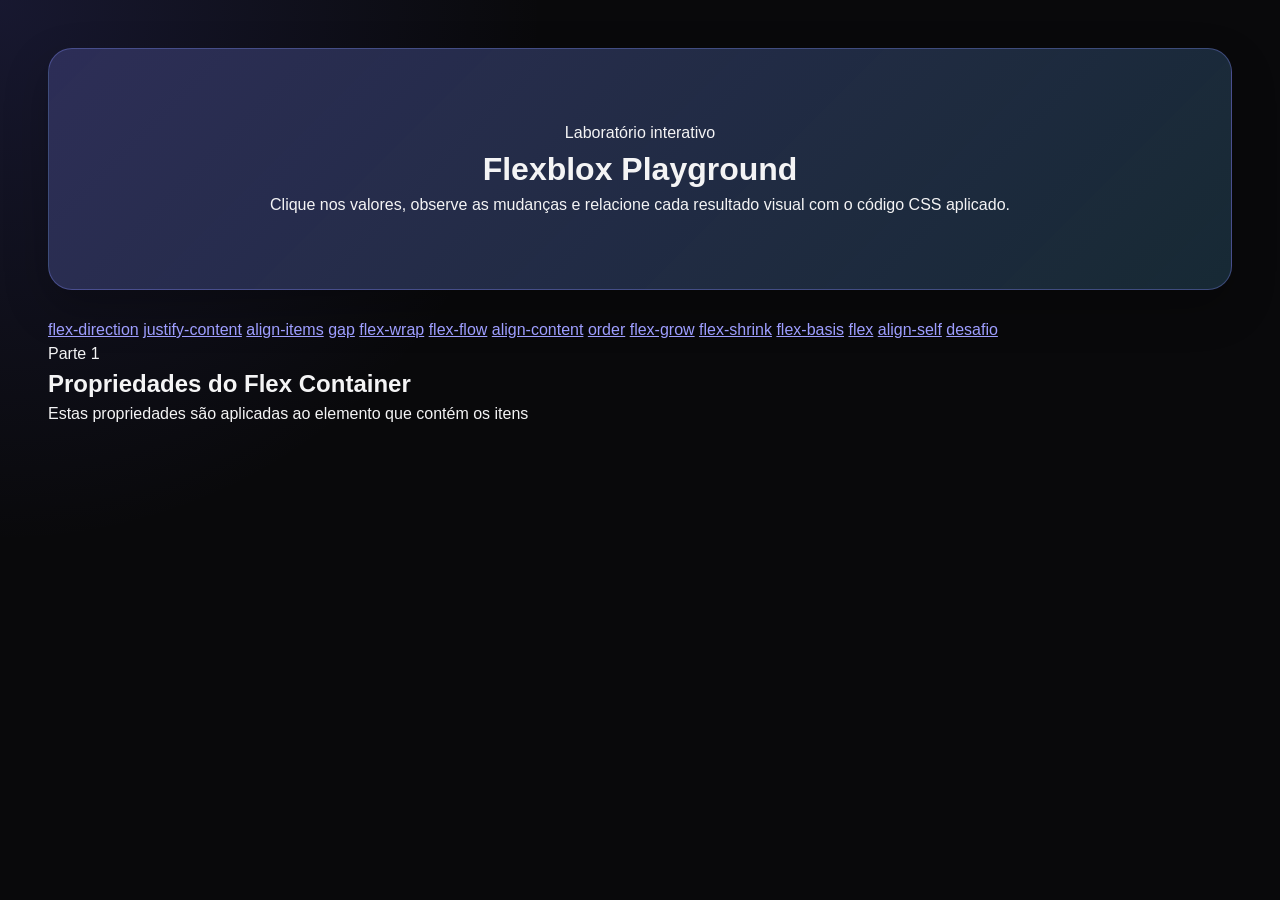
==== flexbox/index.html @ c4b32329 "v1.0.0 Created the project architecture, including:  - /js    - script.js - /style    - style.css in" ====
<!-- Define que o documento utiliza HTMLS. Deve ser a primeira declaração do arquivo. -->
<!DOCTYPE html>
<!-- A tag HTML envolve toda a página. lang="pt-br" informa o idioma para navegadores e leitores de tela. -->
<html lang="pt-BR">
<!-- O head guarda configurações e informações que não aparecem diretamente no conteúdo visual. -->
<head>
    <meta charset="UTF-8">
    <!-- Permite utilizar acentos, cedilha e outros caracteres especiais corretamente. -->
    <meta name="viewport" content="width=device-width, initial-scale=1.0">
    <!-- Faz o layout respeitar a largura real de celulares, tablets e computadores. -->
    <meta name="viewport" content="width=device-width, initial-scale=1.0">
    <!-- Descrição usada por mecanismos de busca e no compartilhamento do link. -->
    <meta name="description" content="Laboratório interativo para aprender e praticar as principais propriedades do CSS Flexblox">
    <!-- Texto exibido na aba do navegador. -->
    <title>Laboratório Flexbox</title>
    <!-- Conecta o HTML ao arquivo CSS responsável pela aparência da página. -->
    <link rel="stylesheet" href="style/style.css">
</head>
<!-- O body contém o conteúdo visível da página. -->
<body>
    <!-- ===================================================
         CABEÇALHO PRINCIPAL
         Apresenta o nome e a proposta do laboratório.
    =================================================== -->
<header class="page-header">
    <!-- Pequeno rótulo visual acima do título principal. -->
    <span class="page-label">Laboratório interativo</span>
    <!--h1 é o título principal e deve representar o assunto da página. -->
    <h1>Flexblox Playground</h1>
    <p>
        Clique nos valores, observe as mudanças e relacione cada resultado visual com o código CSS aplicado.
    </p>
 </header>
    <!-- ===================================================
         NAVEGAÇÃO INTERNA
         Cada link aponta para o id de uma seção da página.
         arial-label descreve o menu para tecnologias assistivas.
    =================================================== -->
 <nav>
    <a href="#flex-direction">flex-direction</a>
    <a href="#justify-content">justify-content</a>
    <a href="#align-items">align-items</a>
    <a href="#gap">gap</a>
    <a href="#flex-wrap">flex-wrap</a>
    <a href="#flex-flow">flex-flow</a>
    <a href="#align-content">align-content</a>
    <a href="#order">order</a>
    <a href="#flex-grow">flex-grow</a>
    <a href="#flex-shrink">flex-shrink</a>
    <a href="#flex-basis">flex-basis</a>
    <a href="#flex">flex</a>
    <a href="#align-self">align-self</a>
    <a href="#desafio">desafio</a>
 </nav>

 <!-- O main reúne o conteúdo principal do laboratório -->
  <main>
    <!-- ===================================================
         PARTE 1 - PROPRIEDADES DO FLEX CONTAINER
         São aplicadas ao elemento pai, responsável por organizar os itens.
    =================================================== -->
    <header class="group-header">
        <span>Parte 1</span>
        <h2>Propriedades do Flex Container</h2>
        <p>Estas propriedades são aplicadas ao elemento que contém os itens</p>

    </header>
  </main>

</body>
</html>
---- flexbox/style/style.css ----
/* ===========================================
   Configurações gerais
=========================================== */

:root {
    color-scheme: dark;
    --background: #09090b;
    --surface: #18181b;
    --surface-soft: #27272a;
    --surface-highlight: #3f3f46;
    --border: #52525b;
    --text: #f4f4f5;
    --text-muted: #d4d4d8;
    --primary: #6366f1;
    --primary-hover: #818cf8;
    --accent: #38bdf8;
    --success: #22c55e;
    --warning: #f59e0b;
    --danger: #ef4444;
    --item: #0ea5e9;
    --item-selected: #f97316;
    --radius-small: 8px;
    --radius-medium: 12px;
    --radius-large: 18px;
    --shadow: 0 18px 45px rgba(0, 0, 0, 0.24);
}

* {
    margin: 0;
    padding: 0;
    box-sizing: border-box;
}

html {
    scroll-behavior: smooth;
    scroll-padding-top: 100px;
}

body {
    min-height: 100vh;
    padding: clamp(16px, 4vw, 48px);
    color: var(--text);
    background:
        radial-gradient(circle at top left, 
        rgba(99, 102, 241, 0.16),
        transparent 34rem), 
        var(--background);
    font-family: Inter, Arial, Helvetica, sans-serif;
    line-height: 1.5;
}

button,
select {
    font: inherit;
}

button,
a,
select {
    -webkit-tap-highlight-color: transparent;
}

button:focus-visible,
a:focus-visible,
select:focus-visible {
    outline: 3px solid #facc15;
    outline-offset:  3px;
}

/* ===========================================
   Cabeçalho e navegação
=========================================== */

.page-header {
    max-width: 1200px;
    margin: 0 auto 28px;
    padding: clamp(28px, 6vw, 72px);
    text-align: center;
    background: 
        linear-gradient(
            135deg, rgba(99, 102, 241, 0.28),
            rgba(14, 165, 233, 0.12)
        ),
        var(--surface);
        border: 1px solid rgba(129, 140, 248, 0.35);
        border-radius: 24px;
        box-shadow: var(--shadow);
}
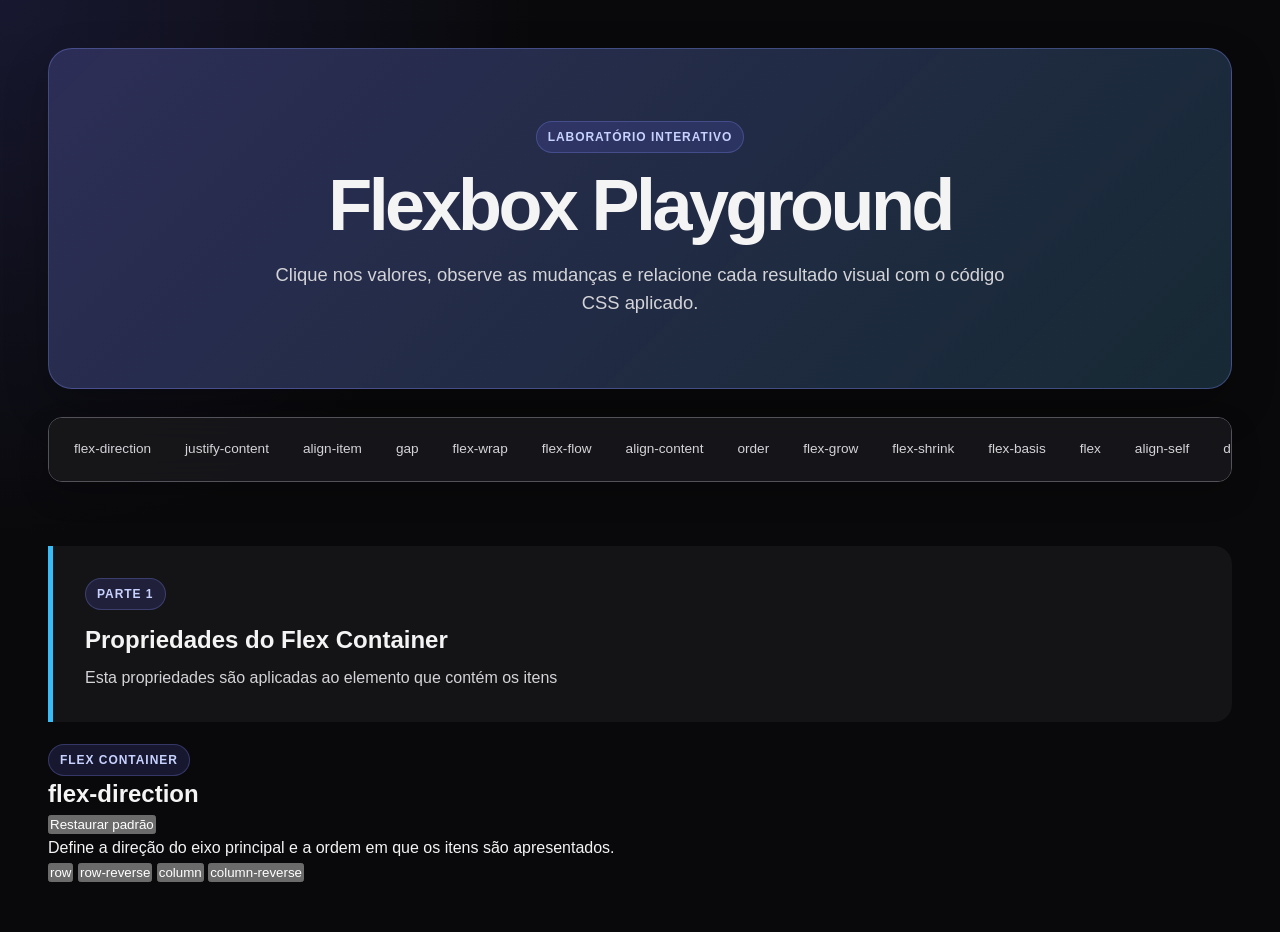
==== commit 42bff0ba: "v1.0.1 Updates to index.html:  1. Fixed bugs in the navigation menu. 2. Added styling to the `group-" ====
--- a/flexbox/index.html
+++ b/flexbox/index.html
@@ -1,71 +1,105 @@
-<!-- Define que o documento utiliza HTMLS. Deve ser a primeira declaração do arquivo. -->
+<!-- Define que o documento utiliza HTML5. Deve ser a primeira declaração do arquivo -->
 <!DOCTYPE html>
-<!-- A tag HTML envolve toda a página. lang="pt-br" informa o idioma para navegadores e leitores de tela. -->
+<!-- A tag html envolve toda a página. lang="pt-BR" informa o idioma para navegadores e leitores de tela. -->
 <html lang="pt-BR">
-<!-- O head guarda configurações e informações que não aparecem diretamente no conteúdo visual. -->
+     <!-- O head guarda configurações e informações que não aparecem diretamente no conteúdo visual. -->
 <head>
+    <!-- Permite utilizar acentos, cedilha e outros caracteres especiais corretamente. -->
     <meta charset="UTF-8">
-    <!-- Permite utilizar acentos, cedilha e outros caracteres especiais corretamente. -->
+     <!-- Faz o layout respeitar a largura real de celulares, tablets e computadores. -->
     <meta name="viewport" content="width=device-width, initial-scale=1.0">
-    <!-- Faz o layout respeitar a largura real de celulares, tablets e computadores. -->
-    <meta name="viewport" content="width=device-width, initial-scale=1.0">
-    <!-- Descrição usada por mecanismos de busca e no compartilhamento do link. -->
-    <meta name="description" content="Laboratório interativo para aprender e praticar as principais propriedades do CSS Flexblox">
-    <!-- Texto exibido na aba do navegador. -->
-    <title>Laboratório Flexbox</title>
-    <!-- Conecta o HTML ao arquivo CSS responsável pela aparência da página. -->
+    <!-- Descrição usada por mecanismos de busca e no compartilhamento do link -->
+    <meta name="description" content="Laboratório interativo para aprender a praticar as principais propriedades do css flexbox">
+    <!-- Texto exibido na aba do navegador-->
+    <title>Laboratorio Flexbox</title>
+    <!-- Conecta o HTML ao rquivo CSS responsável pela aparência da página -->
     <link rel="stylesheet" href="style/style.css">
 </head>
-<!-- O body contém o conteúdo visível da página. -->
+ 
+<!-- O body contém todo o conteúdo visível da página. -->
 <body>
-    <!-- ===================================================
+ 
+        <!-- ===================================================
          CABEÇALHO PRINCIPAL
          Apresenta o nome e a proposta do laboratório.
     =================================================== -->
-<header class="page-header">
-    <!-- Pequeno rótulo visual acima do título principal. -->
-    <span class="page-label">Laboratório interativo</span>
-    <!--h1 é o título principal e deve representar o assunto da página. -->
-    <h1>Flexblox Playground</h1>
-    <p>
-        Clique nos valores, observe as mudanças e relacione cada resultado visual com o código CSS aplicado.
-    </p>
- </header>
+ 
+    <header class="page-header">
+    <!-- Pequeno rótulo visual acima do título principal -->
+     <span class="page-label">Laboratório interativo</span>
+     <!-- h1 é o título principal e deve representar o assunto da página-->
+        <h1>Flexbox Playground</h1>
+        <p>
+            Clique nos valores, observe as mudanças e relacione cada resultado visual com o código CSS aplicado.
+        </p>
+    </header>
     <!-- ===================================================
          NAVEGAÇÃO INTERNA
          Cada link aponta para o id de uma seção da página.
-         arial-label descreve o menu para tecnologias assistivas.
+         aria-label descreve o menu para tecnologias assistivas
     =================================================== -->
- <nav>
-    <a href="#flex-direction">flex-direction</a>
-    <a href="#justify-content">justify-content</a>
-    <a href="#align-items">align-items</a>
-    <a href="#gap">gap</a>
-    <a href="#flex-wrap">flex-wrap</a>
-    <a href="#flex-flow">flex-flow</a>
-    <a href="#align-content">align-content</a>
-    <a href="#order">order</a>
-    <a href="#flex-grow">flex-grow</a>
-    <a href="#flex-shrink">flex-shrink</a>
-    <a href="#flex-basis">flex-basis</a>
-    <a href="#flex">flex</a>
-    <a href="#align-self">align-self</a>
-    <a href="#desafio">desafio</a>
- </nav>
-
- <!-- O main reúne o conteúdo principal do laboratório -->
-  <main>
+   
+ 
+    <nav class="property-navigation" aria-label="Navegação das propriedades do Flebox">
+        <a href="#flex-direction">flex-direction</a>
+        <a href="#justify-content">justify-content</a>
+        <a href="#align-item">align-item</a>
+        <a href="#gap">gap</a>
+        <a href="#flex-wrap">flex-wrap</a>
+        <a href="#flex-flow">flex-flow</a>
+        <a href="#align-content">align-content</a>
+        <a href="#order">order</a>
+        <a href="#flex-grow">flex-grow</a>
+        <a href="#flex-shrink">flex-shrink</a>
+        <a href="#flex-basis">flex-basis</a>
+        <a href="#flex">flex</a>
+        <a href="#align-self">align-self</a>
+        <a href="#desafio">desafio</a>
+    </nav>
+ 
+    <!-- O main reúne o conteúdo principal do laboratório -->
+<main>
     <!-- ===================================================
-         PARTE 1 - PROPRIEDADES DO FLEX CONTAINER
+         PARTE 1 — PROPRIEDADES DO FLEX CONTAINER
          São aplicadas ao elemento pai, responsável por organizar os itens.
     =================================================== -->
+ 
     <header class="group-header">
         <span>Parte 1</span>
         <h2>Propriedades do Flex Container</h2>
-        <p>Estas propriedades são aplicadas ao elemento que contém os itens</p>
+        <p>Esta propriedades são aplicadas ao elemento que contém os itens</p>
+    </header>
+    <!-- ===========================================
+    SEÇÃO: flex-directionDefine a direção do eixo principal e a ordem inicial dos itens.
+    o id permite acessas esta seção pelo menu de navegação.
+    =========================================== -->
+    <section class="demo" id="flex-direction">
+        <!-- grupa o título da propriedade e o botão que restaura o valor inicial. -->
+        <div class="demo-heading">
+            <div>
+                <span class="property-type">Flex Container</span>
+                <h2>flex-direction</h2>
+            </div>
+            <button type="button" class="reset-button" data-reset-section="direction">Restaurar padrão</button>
+        </div>
+        
+        <p class="demo-introduction">
+            Define a direção do eixo principal e a ordem em que os itens são apresentados.
+        </p>
 
-    </header>
-  </main>
-
+         <!-- 
+        Grupo de botões com os valores de propriedades.
+        role="group" e arial-label ajudam leitores de tela.
+        data-* guarda o valor que será lido pelo Javascript.
+        aria-pressed informa qual botão esta ativo. 
+        -->
+        <div class="buttons" role="group" aria-label="Valore de flex-direction">
+            <button type="button" data-direction="row" aria-pressed="true">row</button>
+            <button type="button" data-direction="row-reverse" aria-pressed="false">row-reverse</button>
+            <button type="button" data-direction="column" aria-pressed="false">column</button>
+            <button type="button" data-direction="column-reverse" aria-pressed="false">column-reverse</button>
+        </div>
+    </section>
+</main>
 </body>
 </html>
--- a/flexbox/style/style.css
+++ b/flexbox/style/style.css
@@ -1,12 +1,12 @@
 /* ===========================================
-   Configurações gerais
-=========================================== */
-
+    Configurações Gerais
+============================================== */
+ 
 :root {
     color-scheme: dark;
     --background: #09090b;
     --surface: #18181b;
-    --surface-soft: #27272a;
+    --surafce-soft: #27272a;
     --surface-highlight: #3f3f46;
     --border: #52525b;
     --text: #f4f4f5;
@@ -14,7 +14,7 @@
     --primary: #6366f1;
     --primary-hover: #818cf8;
     --accent: #38bdf8;
-    --success: #22c55e;
+    --sucess: #22c55e;
     --warning: #f59e0b;
     --danger: #ef4444;
     --item: #0ea5e9;
@@ -24,65 +24,155 @@
     --radius-large: 18px;
     --shadow: 0 18px 45px rgba(0, 0, 0, 0.24);
 }
-
-* {
+ 
+*{
     margin: 0;
     padding: 0;
     box-sizing: border-box;
 }
-
+ 
 html {
     scroll-behavior: smooth;
     scroll-padding-top: 100px;
 }
-
+ 
 body {
     min-height: 100vh;
     padding: clamp(16px, 4vw, 48px);
     color: var(--text);
     background:
-        radial-gradient(circle at top left, 
+        radial-gradient(circle at top left,
         rgba(99, 102, 241, 0.16),
-        transparent 34rem), 
-        var(--background);
+        transparent 34rem),
+    var(--background);
     font-family: Inter, Arial, Helvetica, sans-serif;
     line-height: 1.5;
 }
-
-button,
-select {
-    font: inherit;
-}
-
+ 
 button,
 a,
 select {
     -webkit-tap-highlight-color: transparent;
 }
-
+ 
 button:focus-visible,
 a:focus-visible,
 select:focus-visible {
     outline: 3px solid #facc15;
-    outline-offset:  3px;
+    outline-offset: 3px;
 }
-
-/* ===========================================
-   Cabeçalho e navegação
-=========================================== */
-
+ 
+/* ========================================
+    Cabeçalho e navegação
+========================================= */
+ 
 .page-header {
     max-width: 1200px;
     margin: 0 auto 28px;
     padding: clamp(28px, 6vw, 72px);
     text-align: center;
-    background: 
+    background:
         linear-gradient(
             135deg, rgba(99, 102, 241, 0.28),
             rgba(14, 165, 233, 0.12)
         ),
         var(--surface);
-        border: 1px solid rgba(129, 140, 248, 0.35);
-        border-radius: 24px;
-        box-shadow: var(--shadow);
+    border: 1px solid rgba(129, 140, 248, 0.35);
+    border-radius: 24px;
+    box-shadow: var(--shadow);
+}
+ 
+.page-label,
+.property-type,
+.group-header span {
+    display: inline-flex;
+    align-items: center;
+    width: fit-content;
+    padding: 6px 11px;
+    color: #c7d2fe;
+    background-color: rgba(99, 102, 241, 0.16);
+    border: 1px solid rgba(129, 140, 248, 0.28);
+    border-radius: 999px;
+    font-size: 0.75rem;
+    font-weight: 700;
+    letter-spacing: 0.08em;
+    text-transform: uppercase;
+}
+ 
+.page-header h1 {
+    margin-top: 16px;
+    font-size: clamp(2rem, 7vw, 4.5rem);
+    line-height: 1;
+    letter-spacing: -0.05em;
+}
+ 
+.page-header p {
+    max-width: 760px;
+    margin: 20px auto 0;
+    color: var(--text-muted);
+    font-size: clamp(1rem, 2vw, 1.15rem); /*     1.15rem*/
+}
+ 
+.property-navigation {
+    position: sticky;
+    top: 12px;
+    z-index: 20;
+    display: flex;
+    gap: 8px;
+    flex-wrap: nowrap;
+    max-width: 1200px;
+    margin: 0 auto 36px;
+    padding: 12px;
+    overflow-x: auto;
+    background-color: rgba(24, 24, 27, 0.9);
+    border: 1px solid var(--border);
+    border-radius: 14px;
+    box-shadow: 0 12px 30px rgba(0, 0, 0, 0.2);
+    backdrop-filter: blur(14px);
+}
+ 
+.property-navigation a {
+    flex: 0 0 auto;
+    padding: 8px 12px;
+    color: var(--text-muted);
+    background-color: var(--surface-soft);
+    border: 1px solid transparent;
+    border-radius: 999px;
+    text-decoration: none;
+    font-size: 0.85rem;
+    transition: 0.2s;
+}
+ 
+.property-navigation a:hover {
+    color: white;
+    background-color: var(--primary);
+    border-color: var(--primary-hover);
+}
+ 
+/* =============================================
+    Grupos e seções
+============================================== */
+ 
+main {
+    max-width: 1200px;
+    margin: 0 auto;
+}
+ 
+.group-header {
+    margin: 64px 0 22px;
+    padding: clamp(20px, 4vw, 32px);
+    background-color: rgba(24, 24, 27, 0.76);
+    border-left: 5px solid var(--accent);
+    border-radius: 0 var(--radius-large) var(--radius-large) 0;
+}
+ 
+.group-header h2 {
+    margin-top: 12px;
+    color: var(--text);
+    font-size: clamp(1.6rem, 4vw, 2,5rem);
+}
+ 
+.group-header p {
+    margin-top: 8px;
+    color: var(--text-muted);
 }
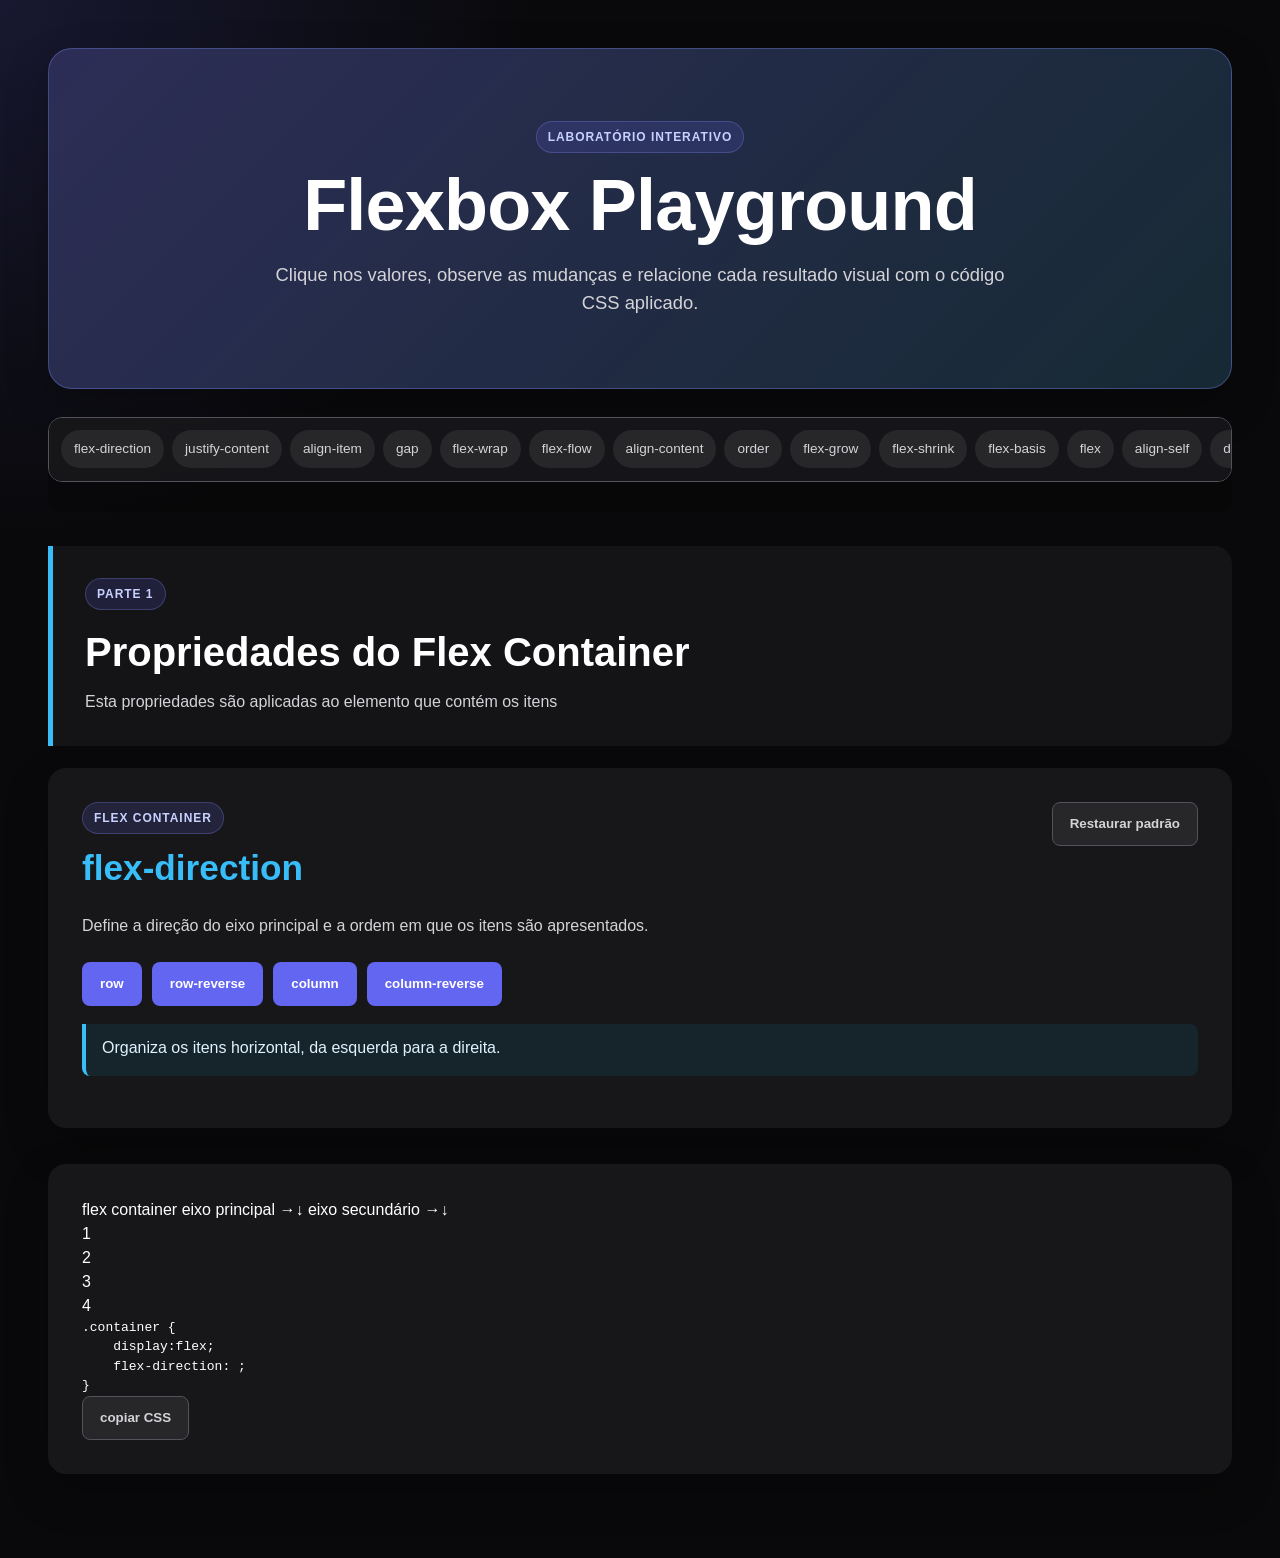
==== commit 260ceb2b: "v1.0.2 Update to index.html:  1. Added a custom description field (updated via JavaScript based on t" ====
--- a/flexbox/index.html
+++ b/flexbox/index.html
@@ -99,7 +99,51 @@
             <button type="button" data-direction="column" aria-pressed="false">column</button>
             <button type="button" data-direction="column-reverse" aria-pressed="false">column-reverse</button>
         </div>
+
+        <!-- 
+            Descrição atualizada pelo JavaScript conforme o botão escolhido.
+            aria-live="polite" permite anunciar a mudança para leitores de tela.
+        -->
+
+        <p class="property-description direction-description" aria-live="polite">
+            Organiza os itens horizontal, da esquerda para a direita.
+        </p>
     </section>
+    <section class="demo" id="flex-direction">
+    <!-- 
+        Área visual da demonstração.
+        A classe container recebe display:flex no CSS.
+        A segunda classe identifica a propriedade demonstrada.
+    -->
+        <div class="container direction-container" id="direction-container">
+            <span class="conatiner-label">flex container</span>
+            <!-- Indicadores dos eixos; o Javascript atualiza as setas nesta seção. -->
+            <span class="axis axis-main">eixo principal →↓</span>
+            <span class="axis axis-main">eixo secundário →↓</span>
+            <!-- Cada elemento item é um flex item. Os números facilitam observar ordem e posição. -->
+            <div><span class="item">1</span></div>
+            <div><span class="item">2</span></div>
+            <div><span class="item">3</span></div>
+            <div><span class="item">4</span></div>
+        </div>
+
+            <!--
+                Mostra o CSS correspondente ao valor selecionado.
+                pre preserva espaços e quebras de linha; code identifica código-fonte.
+                O botão usa data-copy-property e data-copy-target para copiar o resultado.
+            -->
+            <div class="code-wrapper">
+                <pre class="code"><code>.container {
+    display:flex;
+    flex-direction: <strong class="direction-value" aria-live="polite"></strong>;
+}</code></pre>
+            <button type="button" class="copy-button" data-copy-property="felx-direction"
+                data-copy-target=".direction-value">copiar CSS</button>
+        </div>
+    </section>
+
 </main>
 </body>
-</html>+</html>
+
+
--- a/flexbox/style/style.css
+++ b/flexbox/style/style.css
@@ -1,31 +1,31 @@
 /* ===========================================
-    Configurações Gerais
-============================================== */
+   Configurações gerais
+=========================================== */
  
 :root {
     color-scheme: dark;
     --background: #09090b;
     --surface: #18181b;
-    --surafce-soft: #27272a;
-    --surface-highlight: #3f3f46;
+    --surface-soft: #27272a;
+    --surface-hihhlight: #3f3f46;
     --border: #52525b;
-    --text: #f4f4f5;
-    --text-muted: #d4d4d8;
+    --Text: #f4f4f5;
+    --text-muted :#d4d4d8;
     --primary: #6366f1;
-    --primary-hover: #818cf8;
-    --accent: #38bdf8;
-    --sucess: #22c55e;
+    --primary-hover :#818cf8;
+    --accent :#38bdf8;
+    --success: #22c55e;
     --warning: #f59e0b;
     --danger: #ef4444;
     --item: #0ea5e9;
-    --item-selected: #f97316;
+    --item-seleced: #f97316;
     --radius-small: 8px;
     --radius-medium: 12px;
     --radius-large: 18px;
-    --shadow: 0 18px 45px rgba(0, 0, 0, 0.24);
-}
- 
-*{
+    --shadow: 0 18px 45px rgba(0,0,0,0.24);
+}
+ 
+* {
     margin: 0;
     padding: 0;
     box-sizing: border-box;
@@ -42,11 +42,16 @@
     color: var(--text);
     background:
         radial-gradient(circle at top left,
-        rgba(99, 102, 241, 0.16),
+        rgba(99,102,241,0.16),
         transparent 34rem),
-    var(--background);
-    font-family: Inter, Arial, Helvetica, sans-serif;
+        var(--background);
+    font-family: inter, aria, helvetica, sans-serif;
     line-height: 1.5;
+}
+ 
+button
+select {
+    font: inherit;
 }
  
 button,
@@ -55,16 +60,16 @@
     -webkit-tap-highlight-color: transparent;
 }
  
-button:focus-visible,
-a:focus-visible,
-select:focus-visible {
+button:focus-visible
+a:focus-visible
+select:focus-visible{
     outline: 3px solid #facc15;
     outline-offset: 3px;
 }
  
-/* ========================================
-    Cabeçalho e navegação
-========================================= */
+/* =======================================================
+    CABEÇALHO E MAVEGAÇÃO
+====================================================*/
  
 .page-header {
     max-width: 1200px;
@@ -73,8 +78,8 @@
     text-align: center;
     background:
         linear-gradient(
-            135deg, rgba(99, 102, 241, 0.28),
-            rgba(14, 165, 233, 0.12)
+            135deg, rgba(99,102,241,0.28),
+            rgba(14,165,233,0.12)
         ),
         var(--surface);
     border: 1px solid rgba(129, 140, 248, 0.35);
@@ -84,33 +89,33 @@
  
 .page-label,
 .property-type,
-.group-header span {
+.group-header span{
     display: inline-flex;
     align-items: center;
     width: fit-content;
     padding: 6px 11px;
     color: #c7d2fe;
-    background-color: rgba(99, 102, 241, 0.16);
+    background-color: rgba(99, 101, 241, 0.16);
     border: 1px solid rgba(129, 140, 248, 0.28);
-    border-radius: 999px;
+    border-radius:999px ;
     font-size: 0.75rem;
     font-weight: 700;
     letter-spacing: 0.08em;
     text-transform: uppercase;
 }
  
-.page-header h1 {
+.page-header h1{
     margin-top: 16px;
     font-size: clamp(2rem, 7vw, 4.5rem);
     line-height: 1;
-    letter-spacing: -0.05em;
+    letter-spacing: -0.05rem;
 }
  
 .page-header p {
     max-width: 760px;
     margin: 20px auto 0;
     color: var(--text-muted);
-    font-size: clamp(1rem, 2vw, 1.15rem); /*     1.15rem*/
+    font-size: clamp(1rem, 2vw, 1.15rem);
 }
  
 .property-navigation {
@@ -127,7 +132,7 @@
     background-color: rgba(24, 24, 27, 0.9);
     border: 1px solid var(--border);
     border-radius: 14px;
-    box-shadow: 0 12px 30px rgba(0, 0, 0, 0.2);
+    box-shadow: 0.12px 30px rgba(0,0,0,0.2);
     backdrop-filter: blur(14px);
 }
  
@@ -149,9 +154,9 @@
     border-color: var(--primary-hover);
 }
  
-/* =============================================
+/* ============================================
     Grupos e seções
-============================================== */
+    ==================================================== */
  
 main {
     max-width: 1200px;
@@ -169,10 +174,182 @@
 .group-header h2 {
     margin-top: 12px;
     color: var(--text);
-    font-size: clamp(1.6rem, 4vw, 2,5rem);
+    font-size: clamp(1.6rem, 4vw, 2.5rem);
 }
  
 .group-header p {
     margin-top: 8px;
     color: var(--text-muted);
-}+}
+ 
+/* ==================================================
+    CARD DE DEMONSTRAÇÃO
+   
+    CADA PROBPIEDADE É APRESENTADA DENTRO DE UM CARD SEPARADO.
+   
+    OVERFLOW: HIDDEN IMPEDE QUE OS ELEMENTOS ULTRAPASSEM AS BORDAS.
+    ==========================================================*/
+ 
+.demo {
+        margin-bottom: 36px;
+        padding: clamp(20px, 4vw, 34px);
+        overflow: hidden;
+        background-color: rgba(24, 24, 27, 0.92);
+        border: 1px solid var(--surface-highlight);
+        border-radius: var(--radius-large);
+        box-shadow: var(--shadow);
+}
+ 
+    /* ==================================================
+    CABEÇALHO INTERNO DA DEMONSTRAÇÃO
+   
+    ultiliza flwxbox para separar o título da propriedade e botão de restauração.
+    ==================================================*/
+ 
+ 
+.demo-heading {
+        display: flex;
+        align-items: flex-start;
+        justify-content: space-between;
+        gap: 20px;
+}
+ 
+.demo-heading h2 {
+        margin-top: 8px;
+        color: var(--accent);
+        font-size: clamp(1.55rem, 4vw, 2.2rem);
+}
+ 
+.item-property {
+    color: #fed7aa;
+    background-color: rgba(249, 115, 22, 0.14);
+    border-color: rgba(249,115,22,0.3);
+}
+ 
+.challenge-label {
+    color: #bbf7d0;
+    background-color: rgba(34,197,94,0.14);
+    border-color: rgba(34,197,94,0.3);
+}
+ 
+.demo-introduction {
+    max-width: 850px;
+    margin: 18px 0 22px;
+    color: var(--text-muted);
+    line-height: 1.7;
+}
+ 
+.demo-introduction strong {
+    color: white;
+}
+/* ==================================================
+    DESCRIÇÃO DINÂMICA
+   
+    Este texto se´ra atualizado pelo JavaScript quando o aluno
+    selecionar outro valor da propiedade.
+   
+    ==================================================*/
+ 
+    .property-description {
+        min-height: 52px;
+        margin: 0 0 18px;
+        padding: 12px 16px;
+        color: #e0f2fe;
+        background-color: rgba(14,165,233,0.09);
+        border-left: 4px solid var(--accent);
+        border-radius: 0 var(--radius-small) var(--radius-small)
+    }
+ 
+    /* ==================================================
+    BOTÕES E CONTROLES
+    ================================================== */
+ 
+    /* Organiza os botões em linha e permite quebra automática */
+ 
+    .buttons {
+        display: flex;
+        gap: 10px;
+        flex-wrap: wrap;
+        margin-bottom: 18px;
+    }
+ 
+    /* ==================================================
+    BOTÃO PADRÃO
+   
+    min-heigh: 44px cria uma área confortável para clique
+     e também em dispositivos com tela sensível ao toque
+     ==================================================*/
+ 
+     button {
+        min-height: 44px;
+        padding: 10px 17px;
+        color: white;
+        background-color: var(--primary);
+        border: 1px solid transparent;
+        border-radius: var(--radius-small);
+        cursor: pointer;
+        font-weight: 700;
+        transition:
+            transform 0.2s,
+            background-color 0.2s,
+            border-color 0.2s,
+            box-shadow 0.2s;
+     }
+ 
+     button:hover{
+        background-color: var(--primary-hover);
+        transform: translateY(-1px);
+     }
+ 
+     /* ==================================================
+        BOTÃO ATIVO
+       
+        A classe é controlada pelo JavaScript e ,ostra qual
+        valor CSS está selecionado.
+        ==================================================*/
+ 
+        button.active {
+            color: #052e16;
+            background-color: var(--success);
+            border-color: #86efac;
+            box-shadow: 0 0 0 4px rgba(34,197,94,0.14);
+        }
+
+        .reset-button,
+        .copy-button {
+            color: var(--text-muted);
+            background-color: var(--surface-soft);
+            border-color: var(--border);
+            font-weight: 600;
+        }
+
+        .reset-button:hover,
+        .copy-button:hover {
+            color: white;
+            background-color: var(--surface-highlight);
+        }
+
+         /*
+            Esta classe é adicionada temporariamente pelo JavaScript
+            após o código CSS ser copiado.
+         */
+
+         .copy-button.copy-success {
+            color: #052e16;
+            background-color: var(--success);
+            border-color: #86efac;
+         }
+
+         .compact-buttons {
+            margin-bottom: 0;
+         }
+
+         /* ===========================================
+            CONTROLE DA DEMONSTRAÇÃO Flex-Shrink
+
+            flex-shrink só é percebido quando falta esboço
+
+            Por isso esta área permite alterar a lagura do container.
+         =========================================== */  
+
+ 
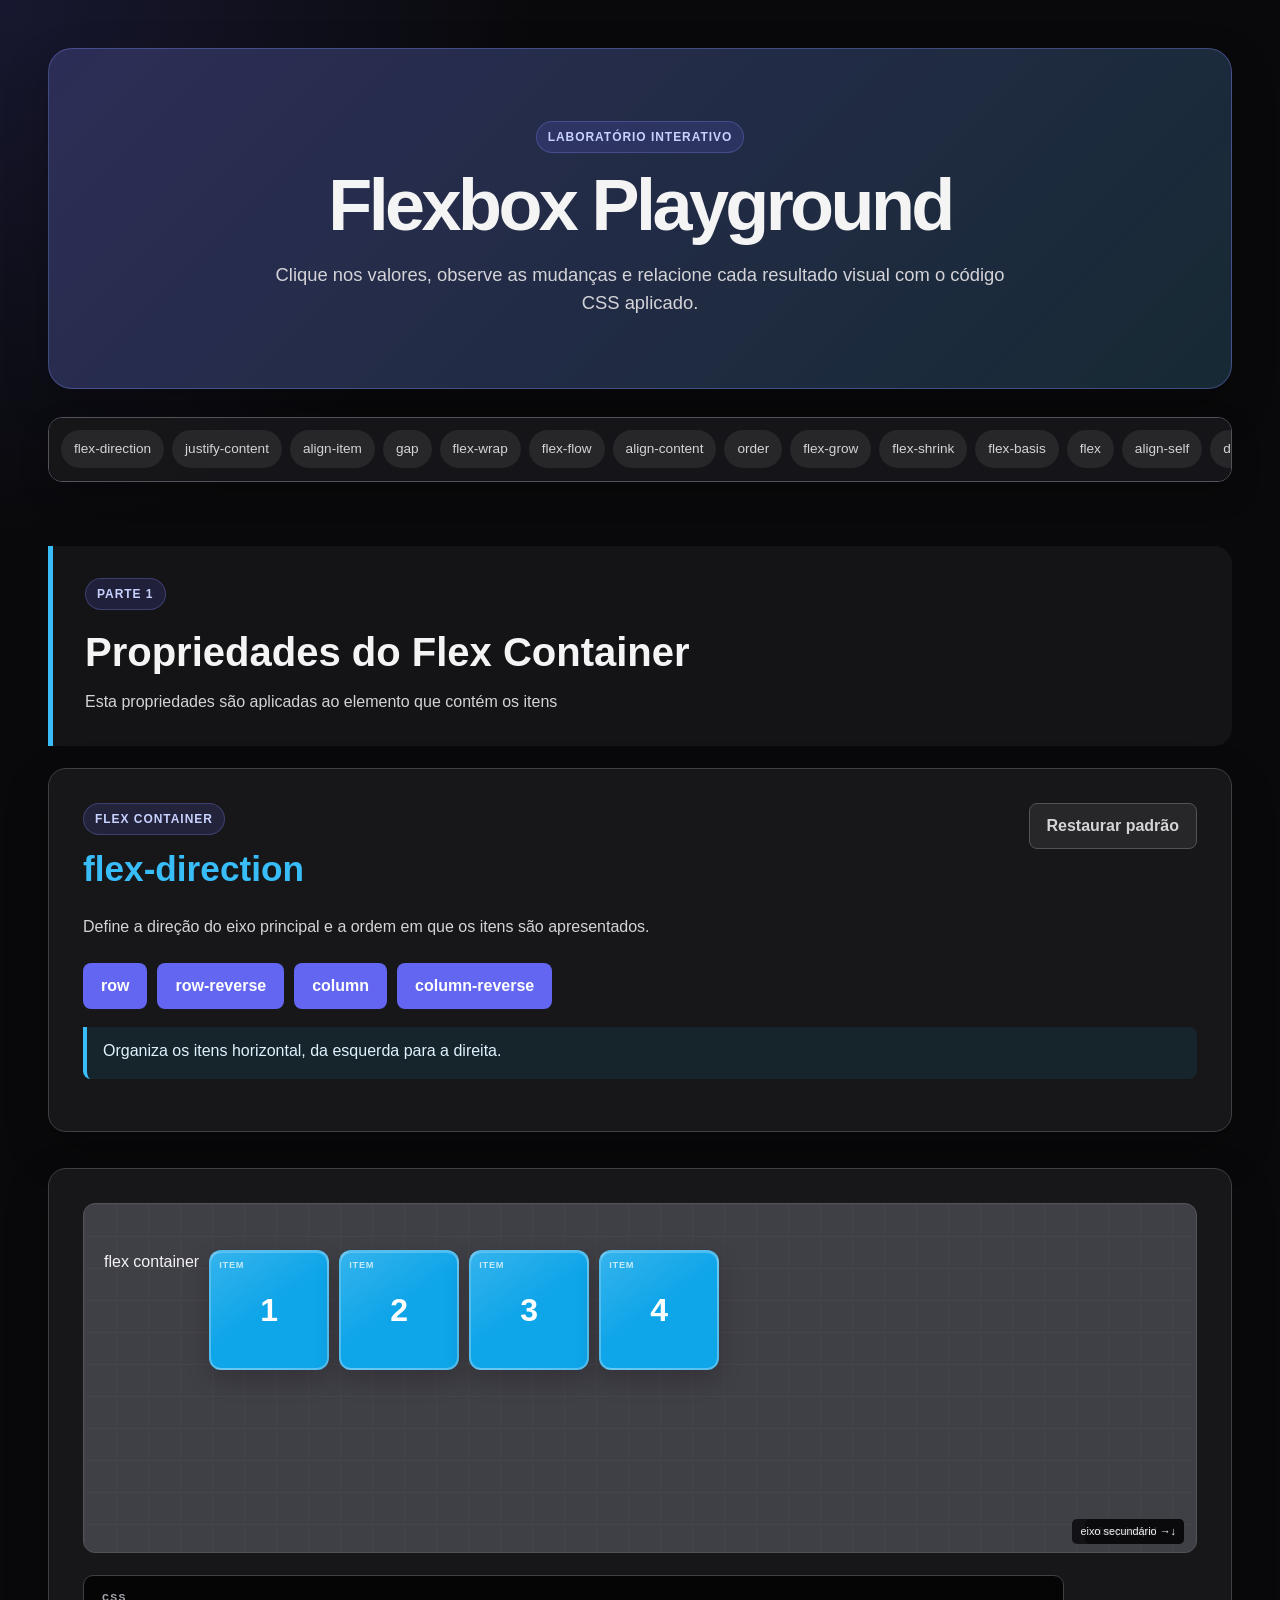
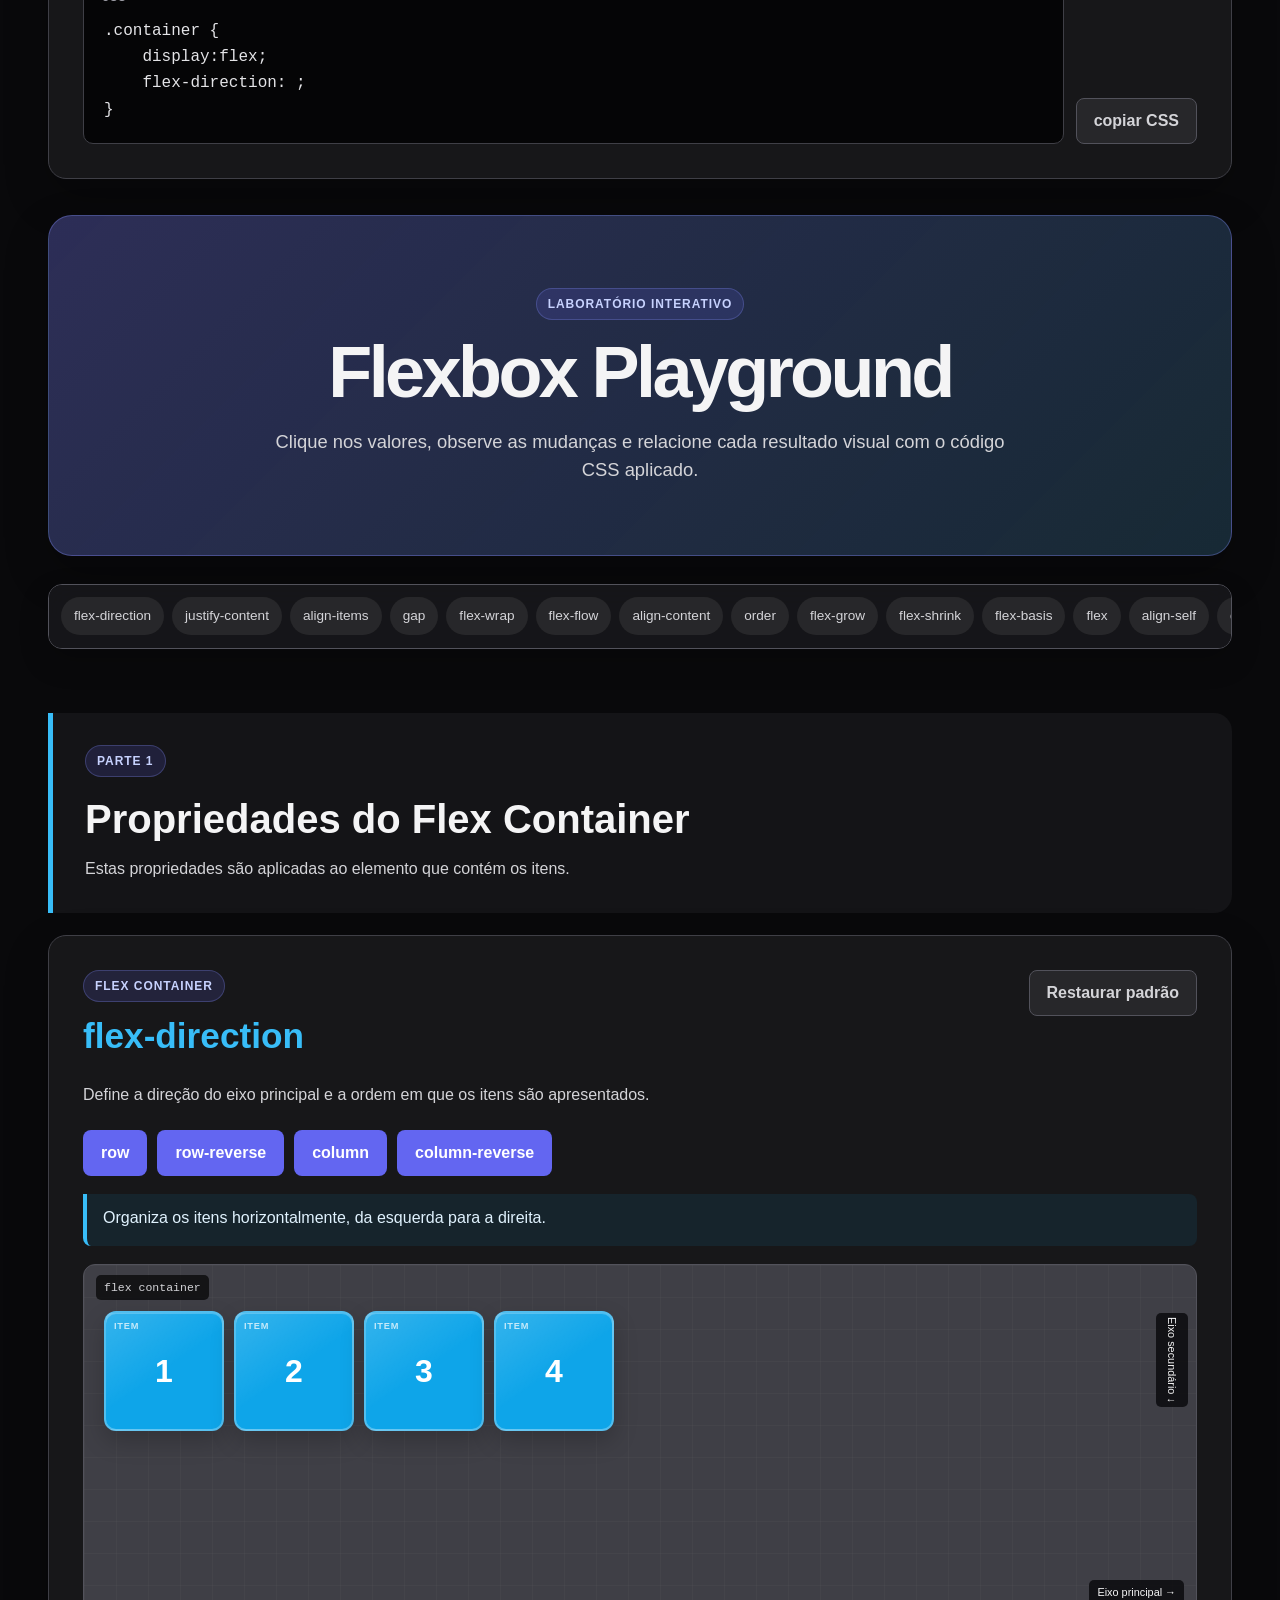
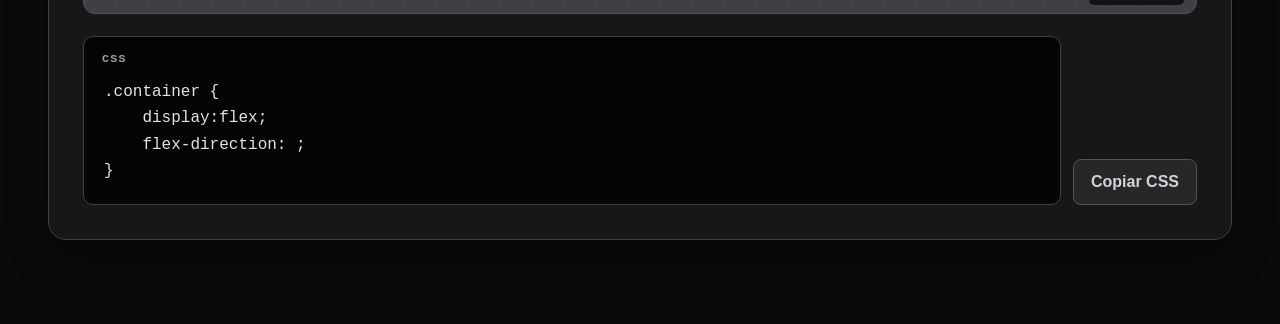
==== commit ca8e9f62: "v1.0.4 Update to index.html:  No updates were made to this file in this version.  Update to style.cs" ====
--- a/flexbox/index.html
+++ b/flexbox/index.html
@@ -126,7 +126,7 @@
             <div><span class="item">3</span></div>
             <div><span class="item">4</span></div>
         </div>
-
+            
             <!--
                 Mostra o CSS correspondente ao valor selecionado.
                 pre preserva espaços e quebras de linha; code identifica código-fonte.
@@ -143,7 +143,157 @@
     </section>
 
 </main>
+
 </body>
 </html>
 
-
+<!-- Define que o documento utiliza HTML5. Deve ser a primeira declaração do arquivo -->
+<!DOCTYPE html>
+<!-- A tag html envolve toda a página. lang="pt-BR" informa o idioma para navegadores e leitores de tela. -->
+<html lang="pt-BR">
+ 
+<!-- O head guarda configurações e informações que não aparecem diretamente no conteúdo visual. -->
+<head>
+    <!-- Permite utilizar acentos, cedilha e outros caracteres especiais corretamente. -->
+    <meta charset="UTF-8">
+    <!-- Faz o layout respeitar a largura real de celulares, tablets e computadores. -->
+    <meta name="viewport" content="width=device-width, initial-scale=1.0">
+    <!-- Descrição usada por mecanismos de busca e no compartilhamento do link. -->
+    <meta name="description" content="Laboratório interativo para aprender e praticar as principais propriedades do CSS flexbox.">
+    <!-- Texto exibido na aba do navegador -->
+    <title>Laboratório Flexbox</title>
+    <!-- Conecta o HTML ao arquivo CSS responsável pela aparência da página. -->
+    <link rel="stylesheet" href="style/style.css">
+</head>
+ 
+<!-- O body contém todo o conteúdo visível da página. -->
+<body>
+   
+    <!-- ===================================================
+         CABEÇALHO PRINCIPAL
+         Apresenta o nome e a proposta do laboratório.
+    =================================================== -->
+    <header class="page-header">
+        <!-- Pequeno rótulo visual acima do título principal. -->
+        <span class="page-label">Laboratório interativo</span>
+        <!-- h1 é o título principal e deve represetar o assunto da página. -->
+        <h1>Flexbox Playground</h1>
+        <p>
+            Clique nos valores, observe as mudanças e relacione cada resultado visual
+            com o código CSS aplicado.
+        </p>
+    </header>
+ 
+    <!-- ===================================================
+         NAVEGAÇÃO INTERNA
+         Cada link aponta para o id de uma seção da página.
+         aria-label descreve o menu para tecnologias assistivas.
+    =================================================== -->
+ 
+    <nav class="property-navigation" aria-label="Navegação das propriedades do Flexbox">
+        <a href="#flex-direction">flex-direction</a>
+        <a href="#justify-content">justify-content</a>
+        <a href="#align-items">align-items</a>
+        <a href="#gap">gap</a>
+        <a href="#flex-wrap">flex-wrap</a>
+        <a href="#flex-flow">flex-flow</a>
+        <a href="#align-content">align-content</a>
+        <a href="#order">order</a>
+        <a href="#flex-grow">flex-grow</a>
+        <a href="#flex-shrink">flex-shrink</a>
+        <a href="#flex-basis">flex-basis</a>
+        <a href="#flex">flex</a>
+        <a href="#align-self">align-self</a>
+        <a href="#desafio">desafio</a>
+    </nav>
+ 
+    <!-- O main reúne o conteúdo principal do laboratório -->
+    <main>
+        <!-- ===================================================
+             PARTE 1 — PROPRIEDADES DO FLEX CONTAINER
+             São aplicadas ao elemento pai, responsável por organizar os itens.
+        =================================================== -->
+        <header class="group-header">
+            <span>Parte 1</span>
+            <h2>Propriedades do Flex Container</h2>
+            <p>Estas propriedades são aplicadas ao elemento que contém os itens.</p>
+        </header>
+ 
+        <!-- ===================================================
+             SEÇÃO: flex-direction
+             Define a direção do eixo principal e a ordem inicial dos itens.
+             O id permite acessar esta seção pelo menu de navegação.
+        =================================================== -->
+        <section class="demo" id="flex-direction">
+            <!-- Agrupa o título da propriedade e o botão que restaura o valor inicial. -->
+            <div class="demo-heading">
+                <div>
+                    <span class="property-type">Flex Container</span>
+                    <h2>flex-direction</h2>
+                </div>
+                <button type="button" class="reset-button" data-reset-section="direction">Restaurar padrão</button>
+            </div>
+ 
+            <p class="demo-introduction">
+                Define a direção do eixo principal e a ordem em que os itens são apresentados.
+            </p>
+ 
+            <!--
+                Grupo de botões com os valores da propriedade.
+                role="group" e aria-label ajudam leitores de tela.
+                data-* guarda o valor que será lido pelo JavaScript.
+                aria-pressed informa qual botão está ativo.
+            -->
+            <div class="buttons" role="group" aria-label="Valores de flex-direction">
+                <button type="button" data-direction="row" aria-pressed="true">row</button>
+                <button type="button" data-direction="row-reverse" aria-pressed="false">row-reverse</button>
+                <button type="button" data-direction="column" aria-pressed="false">column</button>
+                <button type="button" data-direction="column-reverse" aria-pressed="false">column-reverse</button>
+            </div>
+ 
+            <!--
+                Descrição atualizada pelo JavaScript conforme o botão escolhido.
+                aria-live="polite" permite anunciar a mudança para leitores de tela.
+            -->
+            <p class="property-description direction-description" aria-live="polite">
+                Organiza os itens horizontalmente, da esquerda para a direita.
+            </p>
+ 
+            <!--
+                Área visual da demonstração.
+                A classe container recebe display:flex no CSS.
+                A segunda classe identifica a propriedade demonstrada.
+            -->
+            <div class="container direction-container" id="direction-container">
+                <span class="container-label">flex container</span>
+                <!-- Indicadores dos eixos; o JavaScript atualiza as setas nesta seção. -->
+                <span class="axis axis-main direction-main-axis">Eixo principal →</span>
+                <span class="axis axis-cross direction-cross-axis">Eixo secundário ↓</span>
+                <!-- Cada elemento .item é um flex Item. Os números facilitam observar ordem e posição. -->
+                <div><span class="item">1</span></div>
+                <div><span class="item">2</span></div>
+                <div><span class="item">3</span></div>
+                <div><span class="item">4</span></div>
+            </div>
+ 
+            <!--
+                Mostra o CSS correspondente ao valor selecionado.
+                <pre> preserva espaços e quebras de linha; <code> identifica código-fonte.
+                O botão usa data-copy-property e data-copy-target para copiar o resultado.
+            -->
+            <div class="code-wrapper">
+                <pre class="code"><code>.container {
+    display:flex;
+    flex-direction: <strong class="direction-value" aria-live="polite"></strong>;                    
+}</code></pre>
+                <button type="button" class="copy-button" data-copy-property="flex-direction"
+                    data-copy-target=".direction-value">Copiar CSS</button>
+            </div>
+        </section>
+ 
+    </main>
+ 
+    <script src="js/script.js"></script>
+    
+</body>
+</html>
--- a/flexbox/style/style.css
+++ b/flexbox/style/style.css
@@ -7,22 +7,22 @@
     --background: #09090b;
     --surface: #18181b;
     --surface-soft: #27272a;
-    --surface-hihhlight: #3f3f46;
+    --surface-highlight: #3f3f46;
     --border: #52525b;
-    --Text: #f4f4f5;
-    --text-muted :#d4d4d8;
+    --text: #f4f4f5;
+    --text-muted: #d4d4d8;
     --primary: #6366f1;
-    --primary-hover :#818cf8;
-    --accent :#38bdf8;
+    --primary-hover: #818cf8;
+    --accent: #38bdf8;
     --success: #22c55e;
     --warning: #f59e0b;
     --danger: #ef4444;
     --item: #0ea5e9;
-    --item-seleced: #f97316;
+    --item-selected: #f97316;
     --radius-small: 8px;
     --radius-medium: 12px;
     --radius-large: 18px;
-    --shadow: 0 18px 45px rgba(0,0,0,0.24);
+    --shadow: 0 18px 45px rgba(0, 0, 0, 0.24);
 }
  
 * {
@@ -42,14 +42,14 @@
     color: var(--text);
     background:
         radial-gradient(circle at top left,
-        rgba(99,102,241,0.16),
-        transparent 34rem),
+            rgba(99, 102, 241, 0.16),
+            transparent 34rem),
         var(--background);
-    font-family: inter, aria, helvetica, sans-serif;
+    font-family: Inter, Arial, Helvetica, sans-serif;
     line-height: 1.5;
 }
  
-button
+button,
 select {
     font: inherit;
 }
@@ -60,16 +60,16 @@
     -webkit-tap-highlight-color: transparent;
 }
  
-button:focus-visible
-a:focus-visible
-select:focus-visible{
+button:focus-visible,
+a:focus-visible,
+select:focus-visible {
     outline: 3px solid #facc15;
     outline-offset: 3px;
 }
  
-/* =======================================================
-    CABEÇALHO E MAVEGAÇÃO
-====================================================*/
+/* ===========================================
+   Cabeçalho e navegação
+=========================================== */
  
 .page-header {
     max-width: 1200px;
@@ -78,8 +78,8 @@
     text-align: center;
     background:
         linear-gradient(
-            135deg, rgba(99,102,241,0.28),
-            rgba(14,165,233,0.12)
+            135deg, rgba(99, 102, 241, 0.28),
+            rgba(14, 165, 233, 0.12)
         ),
         var(--surface);
     border: 1px solid rgba(129, 140, 248, 0.35);
@@ -89,33 +89,33 @@
  
 .page-label,
 .property-type,
-.group-header span{
+.group-header span {
     display: inline-flex;
     align-items: center;
     width: fit-content;
     padding: 6px 11px;
     color: #c7d2fe;
-    background-color: rgba(99, 101, 241, 0.16);
+    background-color: rgba(99, 102, 241, 0.16);
     border: 1px solid rgba(129, 140, 248, 0.28);
-    border-radius:999px ;
+    border-radius: 999px;
     font-size: 0.75rem;
     font-weight: 700;
     letter-spacing: 0.08em;
     text-transform: uppercase;
 }
  
-.page-header h1{
+.page-header h1 {
     margin-top: 16px;
     font-size: clamp(2rem, 7vw, 4.5rem);
     line-height: 1;
-    letter-spacing: -0.05rem;
+    letter-spacing: -0.05em;
 }
  
 .page-header p {
     max-width: 760px;
     margin: 20px auto 0;
     color: var(--text-muted);
-    font-size: clamp(1rem, 2vw, 1.15rem);
+    font-size: clamp(1rem, 2vw, 1.15rem); /*      1.15rem*/
 }
  
 .property-navigation {
@@ -132,7 +132,7 @@
     background-color: rgba(24, 24, 27, 0.9);
     border: 1px solid var(--border);
     border-radius: 14px;
-    box-shadow: 0.12px 30px rgba(0,0,0,0.2);
+    box-shadow: 0 12px 30px rgba(0, 0, 0, 0.2);
     backdrop-filter: blur(14px);
 }
  
@@ -154,9 +154,9 @@
     border-color: var(--primary-hover);
 }
  
-/* ============================================
-    Grupos e seções
-    ==================================================== */
+/* ===========================================
+   Grupos e seções
+=========================================== */
  
 main {
     max-width: 1200px;
@@ -182,54 +182,54 @@
     color: var(--text-muted);
 }
  
-/* ==================================================
-    CARD DE DEMONSTRAÇÃO
-   
-    CADA PROBPIEDADE É APRESENTADA DENTRO DE UM CARD SEPARADO.
-   
-    OVERFLOW: HIDDEN IMPEDE QUE OS ELEMENTOS ULTRAPASSEM AS BORDAS.
-    ==========================================================*/
+/* ==========================================================
+   CARD DE DEMONSTRAÇÃO
+ 
+   Cada propriedade é apresentada dentro de um card separado.
+ 
+   overflow: hidden impede que elementos ultrapassem as bordas.
+========================================================== */
  
 .demo {
-        margin-bottom: 36px;
-        padding: clamp(20px, 4vw, 34px);
-        overflow: hidden;
-        background-color: rgba(24, 24, 27, 0.92);
-        border: 1px solid var(--surface-highlight);
-        border-radius: var(--radius-large);
-        box-shadow: var(--shadow);
-}
- 
-    /* ==================================================
-    CABEÇALHO INTERNO DA DEMONSTRAÇÃO
-   
-    ultiliza flwxbox para separar o título da propriedade e botão de restauração.
-    ==================================================*/
- 
+    margin-bottom: 36px;
+    padding: clamp(20px, 4vw, 34px);
+    overflow: hidden;
+    background-color: rgba(24, 24, 27, 0.92);
+    border: 1px solid var(--surface-highlight);
+    border-radius: var(--radius-large);
+    box-shadow: var(--shadow);
+}
+ 
+/* ==========================================================
+   CABEÇALHO INTERNO DA DEMONSTRAÇÃO
+ 
+   Utiliza Flexbox para separar o título da propriedade e
+   o botão de restauração.
+========================================================== */
  
 .demo-heading {
-        display: flex;
-        align-items: flex-start;
-        justify-content: space-between;
-        gap: 20px;
+    display: flex;
+    align-items: flex-start;
+    justify-content: space-between;
+    gap: 20px;
 }
  
 .demo-heading h2 {
-        margin-top: 8px;
-        color: var(--accent);
-        font-size: clamp(1.55rem, 4vw, 2.2rem);
+    margin-top: 8px;
+    color: var(--accent);
+    font-size: clamp(1.55rem, 4vw, 2.2rem);
 }
  
 .item-property {
     color: #fed7aa;
     background-color: rgba(249, 115, 22, 0.14);
-    border-color: rgba(249,115,22,0.3);
+    border-color: rgba(249, 115, 22, 0.3);
 }
  
 .challenge-label {
     color: #bbf7d0;
-    background-color: rgba(34,197,94,0.14);
-    border-color: rgba(34,197,94,0.3);
+    background-color: rgba(34, 197, 94, 0.14);
+    border-color: rgba(34, 197, 94, 0.3);
 }
  
 .demo-introduction {
@@ -242,114 +242,367 @@
 .demo-introduction strong {
     color: white;
 }
-/* ==================================================
-    DESCRIÇÃO DINÂMICA
-   
-    Este texto se´ra atualizado pelo JavaScript quando o aluno
-    selecionar outro valor da propiedade.
-   
-    ==================================================*/
- 
-    .property-description {
-        min-height: 52px;
-        margin: 0 0 18px;
-        padding: 12px 16px;
-        color: #e0f2fe;
-        background-color: rgba(14,165,233,0.09);
-        border-left: 4px solid var(--accent);
-        border-radius: 0 var(--radius-small) var(--radius-small)
-    }
- 
-    /* ==================================================
-    BOTÕES E CONTROLES
-    ================================================== */
- 
-    /* Organiza os botões em linha e permite quebra automática */
- 
-    .buttons {
-        display: flex;
-        gap: 10px;
-        flex-wrap: wrap;
-        margin-bottom: 18px;
-    }
- 
-    /* ==================================================
-    BOTÃO PADRÃO
-   
-    min-heigh: 44px cria uma área confortável para clique
-     e também em dispositivos com tela sensível ao toque
-     ==================================================*/
- 
-     button {
-        min-height: 44px;
-        padding: 10px 17px;
-        color: white;
-        background-color: var(--primary);
-        border: 1px solid transparent;
-        border-radius: var(--radius-small);
-        cursor: pointer;
-        font-weight: 700;
-        transition:
-            transform 0.2s,
-            background-color 0.2s,
-            border-color 0.2s,
-            box-shadow 0.2s;
-     }
- 
-     button:hover{
-        background-color: var(--primary-hover);
-        transform: translateY(-1px);
-     }
- 
-     /* ==================================================
-        BOTÃO ATIVO
-       
-        A classe é controlada pelo JavaScript e ,ostra qual
-        valor CSS está selecionado.
-        ==================================================*/
- 
-        button.active {
-            color: #052e16;
-            background-color: var(--success);
-            border-color: #86efac;
-            box-shadow: 0 0 0 4px rgba(34,197,94,0.14);
-        }
-
-        .reset-button,
-        .copy-button {
-            color: var(--text-muted);
-            background-color: var(--surface-soft);
-            border-color: var(--border);
-            font-weight: 600;
-        }
-
-        .reset-button:hover,
-        .copy-button:hover {
-            color: white;
-            background-color: var(--surface-highlight);
-        }
-
-         /*
-            Esta classe é adicionada temporariamente pelo JavaScript
-            após o código CSS ser copiado.
-         */
-
-         .copy-button.copy-success {
-            color: #052e16;
-            background-color: var(--success);
-            border-color: #86efac;
-         }
-
-         .compact-buttons {
-            margin-bottom: 0;
-         }
-
-         /* ===========================================
-            CONTROLE DA DEMONSTRAÇÃO Flex-Shrink
-
-            flex-shrink só é percebido quando falta esboço
-
-            Por isso esta área permite alterar a lagura do container.
-         =========================================== */  
+ 
+/* ==========================================================
+   DESCRIÇÃO DINÂMICA
+ 
+   Este texto será atualizado pelo JavaScript quando o aluno
+   selecionar outro valor da propriedade.
+========================================================== */
+ 
+.property-description {
+    min-height: 52px;
+    margin: 0 0 18px;
+    padding: 12px 16px;
+    color: #e0f2fe;
+    background-color: rgba(14, 165, 233, 0.09);
+    border-left: 4px solid var(--accent);
+    border-radius: 0 var(--radius-small) var(--radius-small);
+}
+ 
+/* ==========================================================
+   BOTÕES E CONTROLES
+========================================================== */
+ 
+/* Organiza os botões em linha e permite quebra automática. */
+ 
+.buttons {
+    display: flex;
+    gap: 10px;
+    flex-wrap: wrap;
+    margin-bottom: 18px;
+}
+ 
+/* ==========================================================
+   BOTÃO PADRÃO
+ 
+   min-height: 44px cria uma área confortável para clique
+   também em dispositivos com tela sensível ao toque.
+========================================================== */
+ 
+button {
+    min-height: 44px;
+    padding: 10px 17px;
+    color: white;
+    background-color: var(--primary);
+    border: 1px solid transparent;
+    border-radius: var(--radius-small);
+    cursor: pointer;
+    font-weight: 700;
+    transition:
+        transform 0.2s,
+        background-color 0.2s,
+        border-color 0.2s,
+        box-shadow 0.2s;
+}
+ 
+button:hover {
+    background-color: var(--primary-hover);
+    transform: translateY(-1px);
+}
+ 
+/* ==========================================================
+   BOTÃO ATIVO
+ 
+   A classe active é controlada pelo JavaScript e mostra qual
+   valor CSS está selecionado.
+========================================================== */
+ 
+button.active {
+    color: #052e16;
+    background-color: var(--success);
+    border-color: #86efac;
+    box-shadow: 0 0 0 4px rgba(34, 197, 94, 0.14);
+}
+ 
+.reset-button,
+.copy-button {
+    color: var(--text-muted);
+    background-color: var(--surface-soft);
+    border-color: var(--border);
+    font-weight: 600;
+}
+ 
+.reset-button:hover,
+.copy-button:hover {
+    color: white;
+    background-color: var(--surface-highlight);
+}
+ 
+/*
+   Esta classe é adicionada temporariamente pelo JavaScript
+   após o código CSS ser copiado.
+*/
+ 
+.copy-button.copy-success {
+    color: #052e16;
+    background-color: var(--success);
+    border-color: #86efac;
+}
+ 
+.compact-buttons {
+    margin-bottom: 0;
+}
+ 
+/* ==========================================================
+   CONTROLE DA DEMONSTRAÇÃO flex-shrink
+ 
+   flex-shrink só é percebido quando falta espaço.
+ 
+   Por isso esta área permite alterar a largura do container.
+========================================================== */
+ 
+.size-controls {
+    display: flex;
+    align-items: center;
+    gap: 14px;
+    flex-wrap: wrap;
+    margin-bottom: 18px;
+    padding: 14px;
+    background-color: var(--surface-soft);
+    border-radius: var(--radius-medium);
+}
+ 
+.size-controls span {
+    color: var(--text-muted);
+    font-weight: 700;
+}
+ 
+/* ==========================================================
+   CONTAINERS E ITENS
+========================================================== */
+ 
+/* ==========================================================
+   FLEX CONTAINER BASE
+ 
+   Esta é a classe principal do laboratório.
+ 
+   display: flex ativa o Flexbox.
+   flex-direction: row define a direção inicial.
+   gap cria espaço entre os Flex Items.
+ 
+   position: relative permite posicionar rótulos e indicadores
+   dentro do container.
+ 
+   overflow: auto cria rolagem quando necessário.
+========================================================== */
+ 
+.container {
+    position: relative;
+    display: flex;
+    flex-direction: row;
+    width: 100%;
+    min-height: 350px;
+    gap: 10px;
+    padding: 46px 20px 20px;
+    overflow: auto;
+    background:
+        linear-gradient(rgba(255, 255, 255, 0.025) 1px, transparent 1px),
+        linear-gradient(90deg, rgba(255, 255, 255, 0.025) 1px, transparent 1px),
+        var(--surface-highlight);
+    background-size: 32px 32px;
+    border: 1px solid var(--border);
+    border-radius: var(--radius-medium);
+    transition: 0.35s;
+}
+ 
+/* ==========================================================
+   RÓTULO DO CONTAINER
+ 
+   position: absolute posiciona o rótulo sobre a área visual.
+ 
+   pointer-events: none impede que ele bloqueie cliques.
+========================================================== */
+ 
+.container-label {
+    position: absolute;
+    top: 10px;
+    left: 12px;
+    z-index: 5;
+    padding: 4px 8px;
+    color: #d4d4d8;
+    background-color: rgba(9, 9, 11, 0.8);
+    border-radius: 5px;
+    font-family: Consolas, Monaco, monospace;
+    font-size: 0.72rem;
+    pointer-events: none;
+}
+ 
+/* ==========================================================
+   FLEX ITEM BASE
+ 
+   Cada card numerado representa um Flex Item.
+ 
+   O próprio item também usa display: flex para centralizar
+   seu conteúdo interno.
+ 
+   flex: 0 1 auto significa:
+   - não crescer
+   - poder encolher
+   - usar tamanho automático como base
+========================================================== */
+ 
+.item {
+    position: relative;
+    display: flex;
+    flex: 0 1 auto;
+    align-items: center;
+    justify-content: center;
+    width: 120px;
+    height: 120px;
+    color: white;
+    background:
+        linear-gradient(145deg, rgba(255, 255, 255, 0.16), transparent 50%),
+        var(--item);
+    border: 2px solid rgba(255, 255, 255, 0.28);
+    border-radius: 12px;
+    box-shadow:
+        0 10px 25px rgba(0, 0, 0, 0.2),
+        inset 0 1px 0 rgba(255, 255, 255, 0.22);
+    font-size: 2rem;
+    font-weight: 800;
+    transition: 0.35s;
+}
+ 
+/* ==========================================================
+   PSEUDOELEMENTO ::before
+ 
+   Cria o texto "item" sem adicionar outro elemento no HTML.
+ 
+   É usado apenas como elemento visual.
+========================================================== */
+ 
+.item::before {
+    content: "item";
+    position: absolute;
+    top: 7px;
+    left: 8px;
+    font-size: 0.58rem;
+    font-weight: 700;
+    letter-spacing: 0.08em;
+    text-transform: uppercase;
+    opacity: 0.72;
+}
+ 
+.item small {
+    position: absolute;
+    bottom: 8px;
+    font-size: 0.58rem;
+    letter-spacing: 0.05em;
+    text-transform: uppercase;
+}
+ 
+/* Destaca visualmente o item manipulado na demonstração. */
+ 
+.item-selected {
+    background:
+        linear-gradient(145deg, rgba(255, 255, 255, 0.18), transparent 50%),
+        var(--item-selected);
+    border-color: #fdba74;
+}
+ 
+/* ==========================================================
+    INDICADORES DE EIXO
+ 
+    Mostram o eixo principal e o eixo secundário do flexbox.
+========================================================== */
+ 
+.axis {
+    position: absolute;
+    z-index: 4;
+    padding: 4px 8px;
+    color: #f4f4f5;
+    background-color: rgba(9, 9, 11, 0.82);
+    border-radius: 5px;
+    font-size: 0.68rem;
+    pointer-events: none;
+}
+ 
+.axis-main {
+    right: 12px;
+    bottom: 8px;
+}
+ 
+/*
+    writing-mode altera a direção da escrita para apresentar
+    o rótulo verticalmente.
+*/
+ 
+.axis-cross {
+    top: 48px;
+    right: 8px;
+    writing-mode: vertical-rl;
+}
+ 
+/* ==========================================================
+    PAINEL DE CÓDIGO
+========================================================== */
+ 
+/* ==========================================================
+    ESTRUTURA DO PAINEL
+ 
+    CSS grid cria duas colunas:
+    - código ocupando o espaço disponível
+    - botão de copiar com largura automática
+========================================================== */
+ 
+.code-wrapper {
+    display: grid;
+    grid-template-columns: 1fr auto;
+    gap: 12px;
+    align-items: end;
+    margin-top: 22px;
+}
+ 
+/* ==========================================================
+    BLOCO DE CÓDIGO
+ 
+    Usa fonte monoespaçada para melhorar a leitura.
+ 
+    overflow-x: auto adiciona rolagem quando o conteúdo não
+    cabe em telas pequenas.
+========================================================== */
+ 
+.code {
+    position: relative;
+    min-width: 0;
+    padding: 42px 20px 20px;
+    overflow-x: auto;
+    color: #e4e4e7;
+    background-color: #050506;
+    border: 1px solid #3f3f46;
+    border-radius: 10px;
+    font-family: Consolas, Monaco, monospace;
+    font-size: clamp(0.85rem, 2vw, 1rem);
+    line-height: 1.65;
+}
+ 
+/* Cria o rótulo "CSS" sem precisar adicioná-lo no HTML. */
+ 
+.code::before {
+    content: "CSS";
+    position: absolute;
+    top: 12px;
+    left: 18px;
+    color: #a1a1aa;
+    font-size: 0.72rem;
+    font-weight: 700;
+    letter-spacing: 0.12em;
+}
+ 
+.code strong {
+    color: var(--success);
+}
+ 
+/* ==========================================================
+   CONFIGURAÇÕES ESPECÍFICAS DAS DEMONSTRAÇÕES
+ 
+   A classe .container define o comportamento base.
+ 
+   As classes abaixo alteram apenas o necessário para tornar
+   cada propriedade visível e didática.
+========================================================== */
+ 
+tem menu de contexto
 
  
--- a/flexbox/style/style.css
+++ b/flexbox/style/style.css
@@ -7,22 +7,22 @@
     --background: #09090b;
     --surface: #18181b;
     --surface-soft: #27272a;
-    --surface-hihhlight: #3f3f46;
+    --surface-highlight: #3f3f46;
     --border: #52525b;
-    --Text: #f4f4f5;
-    --text-muted :#d4d4d8;
+    --text: #f4f4f5;
+    --text-muted: #d4d4d8;
     --primary: #6366f1;
-    --primary-hover :#818cf8;
-    --accent :#38bdf8;
+    --primary-hover: #818cf8;
+    --accent: #38bdf8;
     --success: #22c55e;
     --warning: #f59e0b;
     --danger: #ef4444;
     --item: #0ea5e9;
-    --item-seleced: #f97316;
+    --item-selected: #f97316;
     --radius-small: 8px;
     --radius-medium: 12px;
     --radius-large: 18px;
-    --shadow: 0 18px 45px rgba(0,0,0,0.24);
+    --shadow: 0 18px 45px rgba(0, 0, 0, 0.24);
 }
  
 * {
@@ -42,14 +42,14 @@
     color: var(--text);
     background:
         radial-gradient(circle at top left,
-        rgba(99,102,241,0.16),
-        transparent 34rem),
+            rgba(99, 102, 241, 0.16),
+            transparent 34rem),
         var(--background);
-    font-family: inter, aria, helvetica, sans-serif;
+    font-family: Inter, Arial, Helvetica, sans-serif;
     line-height: 1.5;
 }
  
-button
+button,
 select {
     font: inherit;
 }
@@ -60,16 +60,16 @@
     -webkit-tap-highlight-color: transparent;
 }
  
-button:focus-visible
-a:focus-visible
-select:focus-visible{
+button:focus-visible,
+a:focus-visible,
+select:focus-visible {
     outline: 3px solid #facc15;
     outline-offset: 3px;
 }
  
-/* =======================================================
-    CABEÇALHO E MAVEGAÇÃO
-====================================================*/
+/* ===========================================
+   Cabeçalho e navegação
+=========================================== */
  
 .page-header {
     max-width: 1200px;
@@ -78,8 +78,8 @@
     text-align: center;
     background:
         linear-gradient(
-            135deg, rgba(99,102,241,0.28),
-            rgba(14,165,233,0.12)
+            135deg, rgba(99, 102, 241, 0.28),
+            rgba(14, 165, 233, 0.12)
         ),
         var(--surface);
     border: 1px solid rgba(129, 140, 248, 0.35);
@@ -89,33 +89,33 @@
  
 .page-label,
 .property-type,
-.group-header span{
+.group-header span {
     display: inline-flex;
     align-items: center;
     width: fit-content;
     padding: 6px 11px;
     color: #c7d2fe;
-    background-color: rgba(99, 101, 241, 0.16);
+    background-color: rgba(99, 102, 241, 0.16);
     border: 1px solid rgba(129, 140, 248, 0.28);
-    border-radius:999px ;
+    border-radius: 999px;
     font-size: 0.75rem;
     font-weight: 700;
     letter-spacing: 0.08em;
     text-transform: uppercase;
 }
  
-.page-header h1{
+.page-header h1 {
     margin-top: 16px;
     font-size: clamp(2rem, 7vw, 4.5rem);
     line-height: 1;
-    letter-spacing: -0.05rem;
+    letter-spacing: -0.05em;
 }
  
 .page-header p {
     max-width: 760px;
     margin: 20px auto 0;
     color: var(--text-muted);
-    font-size: clamp(1rem, 2vw, 1.15rem);
+    font-size: clamp(1rem, 2vw, 1.15rem); /*      1.15rem*/
 }
  
 .property-navigation {
@@ -132,7 +132,7 @@
     background-color: rgba(24, 24, 27, 0.9);
     border: 1px solid var(--border);
     border-radius: 14px;
-    box-shadow: 0.12px 30px rgba(0,0,0,0.2);
+    box-shadow: 0 12px 30px rgba(0, 0, 0, 0.2);
     backdrop-filter: blur(14px);
 }
  
@@ -154,9 +154,9 @@
     border-color: var(--primary-hover);
 }
  
-/* ============================================
-    Grupos e seções
-    ==================================================== */
+/* ===========================================
+   Grupos e seções
+=========================================== */
  
 main {
     max-width: 1200px;
@@ -182,54 +182,54 @@
     color: var(--text-muted);
 }
  
-/* ==================================================
-    CARD DE DEMONSTRAÇÃO
-   
-    CADA PROBPIEDADE É APRESENTADA DENTRO DE UM CARD SEPARADO.
-   
-    OVERFLOW: HIDDEN IMPEDE QUE OS ELEMENTOS ULTRAPASSEM AS BORDAS.
-    ==========================================================*/
+/* ==========================================================
+   CARD DE DEMONSTRAÇÃO
+ 
+   Cada propriedade é apresentada dentro de um card separado.
+ 
+   overflow: hidden impede que elementos ultrapassem as bordas.
+========================================================== */
  
 .demo {
-        margin-bottom: 36px;
-        padding: clamp(20px, 4vw, 34px);
-        overflow: hidden;
-        background-color: rgba(24, 24, 27, 0.92);
-        border: 1px solid var(--surface-highlight);
-        border-radius: var(--radius-large);
-        box-shadow: var(--shadow);
-}
- 
-    /* ==================================================
-    CABEÇALHO INTERNO DA DEMONSTRAÇÃO
-   
-    ultiliza flwxbox para separar o título da propriedade e botão de restauração.
-    ==================================================*/
- 
+    margin-bottom: 36px;
+    padding: clamp(20px, 4vw, 34px);
+    overflow: hidden;
+    background-color: rgba(24, 24, 27, 0.92);
+    border: 1px solid var(--surface-highlight);
+    border-radius: var(--radius-large);
+    box-shadow: var(--shadow);
+}
+ 
+/* ==========================================================
+   CABEÇALHO INTERNO DA DEMONSTRAÇÃO
+ 
+   Utiliza Flexbox para separar o título da propriedade e
+   o botão de restauração.
+========================================================== */
  
 .demo-heading {
-        display: flex;
-        align-items: flex-start;
-        justify-content: space-between;
-        gap: 20px;
+    display: flex;
+    align-items: flex-start;
+    justify-content: space-between;
+    gap: 20px;
 }
  
 .demo-heading h2 {
-        margin-top: 8px;
-        color: var(--accent);
-        font-size: clamp(1.55rem, 4vw, 2.2rem);
+    margin-top: 8px;
+    color: var(--accent);
+    font-size: clamp(1.55rem, 4vw, 2.2rem);
 }
  
 .item-property {
     color: #fed7aa;
     background-color: rgba(249, 115, 22, 0.14);
-    border-color: rgba(249,115,22,0.3);
+    border-color: rgba(249, 115, 22, 0.3);
 }
  
 .challenge-label {
     color: #bbf7d0;
-    background-color: rgba(34,197,94,0.14);
-    border-color: rgba(34,197,94,0.3);
+    background-color: rgba(34, 197, 94, 0.14);
+    border-color: rgba(34, 197, 94, 0.3);
 }
  
 .demo-introduction {
@@ -242,114 +242,367 @@
 .demo-introduction strong {
     color: white;
 }
-/* ==================================================
-    DESCRIÇÃO DINÂMICA
-   
-    Este texto se´ra atualizado pelo JavaScript quando o aluno
-    selecionar outro valor da propiedade.
-   
-    ==================================================*/
- 
-    .property-description {
-        min-height: 52px;
-        margin: 0 0 18px;
-        padding: 12px 16px;
-        color: #e0f2fe;
-        background-color: rgba(14,165,233,0.09);
-        border-left: 4px solid var(--accent);
-        border-radius: 0 var(--radius-small) var(--radius-small)
-    }
- 
-    /* ==================================================
-    BOTÕES E CONTROLES
-    ================================================== */
- 
-    /* Organiza os botões em linha e permite quebra automática */
- 
-    .buttons {
-        display: flex;
-        gap: 10px;
-        flex-wrap: wrap;
-        margin-bottom: 18px;
-    }
- 
-    /* ==================================================
-    BOTÃO PADRÃO
-   
-    min-heigh: 44px cria uma área confortável para clique
-     e também em dispositivos com tela sensível ao toque
-     ==================================================*/
- 
-     button {
-        min-height: 44px;
-        padding: 10px 17px;
-        color: white;
-        background-color: var(--primary);
-        border: 1px solid transparent;
-        border-radius: var(--radius-small);
-        cursor: pointer;
-        font-weight: 700;
-        transition:
-            transform 0.2s,
-            background-color 0.2s,
-            border-color 0.2s,
-            box-shadow 0.2s;
-     }
- 
-     button:hover{
-        background-color: var(--primary-hover);
-        transform: translateY(-1px);
-     }
- 
-     /* ==================================================
-        BOTÃO ATIVO
-       
-        A classe é controlada pelo JavaScript e ,ostra qual
-        valor CSS está selecionado.
-        ==================================================*/
- 
-        button.active {
-            color: #052e16;
-            background-color: var(--success);
-            border-color: #86efac;
-            box-shadow: 0 0 0 4px rgba(34,197,94,0.14);
-        }
-
-        .reset-button,
-        .copy-button {
-            color: var(--text-muted);
-            background-color: var(--surface-soft);
-            border-color: var(--border);
-            font-weight: 600;
-        }
-
-        .reset-button:hover,
-        .copy-button:hover {
-            color: white;
-            background-color: var(--surface-highlight);
-        }
-
-         /*
-            Esta classe é adicionada temporariamente pelo JavaScript
-            após o código CSS ser copiado.
-         */
-
-         .copy-button.copy-success {
-            color: #052e16;
-            background-color: var(--success);
-            border-color: #86efac;
-         }
-
-         .compact-buttons {
-            margin-bottom: 0;
-         }
-
-         /* ===========================================
-            CONTROLE DA DEMONSTRAÇÃO Flex-Shrink
-
-            flex-shrink só é percebido quando falta esboço
-
-            Por isso esta área permite alterar a lagura do container.
-         =========================================== */  
+ 
+/* ==========================================================
+   DESCRIÇÃO DINÂMICA
+ 
+   Este texto será atualizado pelo JavaScript quando o aluno
+   selecionar outro valor da propriedade.
+========================================================== */
+ 
+.property-description {
+    min-height: 52px;
+    margin: 0 0 18px;
+    padding: 12px 16px;
+    color: #e0f2fe;
+    background-color: rgba(14, 165, 233, 0.09);
+    border-left: 4px solid var(--accent);
+    border-radius: 0 var(--radius-small) var(--radius-small);
+}
+ 
+/* ==========================================================
+   BOTÕES E CONTROLES
+========================================================== */
+ 
+/* Organiza os botões em linha e permite quebra automática. */
+ 
+.buttons {
+    display: flex;
+    gap: 10px;
+    flex-wrap: wrap;
+    margin-bottom: 18px;
+}
+ 
+/* ==========================================================
+   BOTÃO PADRÃO
+ 
+   min-height: 44px cria uma área confortável para clique
+   também em dispositivos com tela sensível ao toque.
+========================================================== */
+ 
+button {
+    min-height: 44px;
+    padding: 10px 17px;
+    color: white;
+    background-color: var(--primary);
+    border: 1px solid transparent;
+    border-radius: var(--radius-small);
+    cursor: pointer;
+    font-weight: 700;
+    transition:
+        transform 0.2s,
+        background-color 0.2s,
+        border-color 0.2s,
+        box-shadow 0.2s;
+}
+ 
+button:hover {
+    background-color: var(--primary-hover);
+    transform: translateY(-1px);
+}
+ 
+/* ==========================================================
+   BOTÃO ATIVO
+ 
+   A classe active é controlada pelo JavaScript e mostra qual
+   valor CSS está selecionado.
+========================================================== */
+ 
+button.active {
+    color: #052e16;
+    background-color: var(--success);
+    border-color: #86efac;
+    box-shadow: 0 0 0 4px rgba(34, 197, 94, 0.14);
+}
+ 
+.reset-button,
+.copy-button {
+    color: var(--text-muted);
+    background-color: var(--surface-soft);
+    border-color: var(--border);
+    font-weight: 600;
+}
+ 
+.reset-button:hover,
+.copy-button:hover {
+    color: white;
+    background-color: var(--surface-highlight);
+}
+ 
+/*
+   Esta classe é adicionada temporariamente pelo JavaScript
+   após o código CSS ser copiado.
+*/
+ 
+.copy-button.copy-success {
+    color: #052e16;
+    background-color: var(--success);
+    border-color: #86efac;
+}
+ 
+.compact-buttons {
+    margin-bottom: 0;
+}
+ 
+/* ==========================================================
+   CONTROLE DA DEMONSTRAÇÃO flex-shrink
+ 
+   flex-shrink só é percebido quando falta espaço.
+ 
+   Por isso esta área permite alterar a largura do container.
+========================================================== */
+ 
+.size-controls {
+    display: flex;
+    align-items: center;
+    gap: 14px;
+    flex-wrap: wrap;
+    margin-bottom: 18px;
+    padding: 14px;
+    background-color: var(--surface-soft);
+    border-radius: var(--radius-medium);
+}
+ 
+.size-controls span {
+    color: var(--text-muted);
+    font-weight: 700;
+}
+ 
+/* ==========================================================
+   CONTAINERS E ITENS
+========================================================== */
+ 
+/* ==========================================================
+   FLEX CONTAINER BASE
+ 
+   Esta é a classe principal do laboratório.
+ 
+   display: flex ativa o Flexbox.
+   flex-direction: row define a direção inicial.
+   gap cria espaço entre os Flex Items.
+ 
+   position: relative permite posicionar rótulos e indicadores
+   dentro do container.
+ 
+   overflow: auto cria rolagem quando necessário.
+========================================================== */
+ 
+.container {
+    position: relative;
+    display: flex;
+    flex-direction: row;
+    width: 100%;
+    min-height: 350px;
+    gap: 10px;
+    padding: 46px 20px 20px;
+    overflow: auto;
+    background:
+        linear-gradient(rgba(255, 255, 255, 0.025) 1px, transparent 1px),
+        linear-gradient(90deg, rgba(255, 255, 255, 0.025) 1px, transparent 1px),
+        var(--surface-highlight);
+    background-size: 32px 32px;
+    border: 1px solid var(--border);
+    border-radius: var(--radius-medium);
+    transition: 0.35s;
+}
+ 
+/* ==========================================================
+   RÓTULO DO CONTAINER
+ 
+   position: absolute posiciona o rótulo sobre a área visual.
+ 
+   pointer-events: none impede que ele bloqueie cliques.
+========================================================== */
+ 
+.container-label {
+    position: absolute;
+    top: 10px;
+    left: 12px;
+    z-index: 5;
+    padding: 4px 8px;
+    color: #d4d4d8;
+    background-color: rgba(9, 9, 11, 0.8);
+    border-radius: 5px;
+    font-family: Consolas, Monaco, monospace;
+    font-size: 0.72rem;
+    pointer-events: none;
+}
+ 
+/* ==========================================================
+   FLEX ITEM BASE
+ 
+   Cada card numerado representa um Flex Item.
+ 
+   O próprio item também usa display: flex para centralizar
+   seu conteúdo interno.
+ 
+   flex: 0 1 auto significa:
+   - não crescer
+   - poder encolher
+   - usar tamanho automático como base
+========================================================== */
+ 
+.item {
+    position: relative;
+    display: flex;
+    flex: 0 1 auto;
+    align-items: center;
+    justify-content: center;
+    width: 120px;
+    height: 120px;
+    color: white;
+    background:
+        linear-gradient(145deg, rgba(255, 255, 255, 0.16), transparent 50%),
+        var(--item);
+    border: 2px solid rgba(255, 255, 255, 0.28);
+    border-radius: 12px;
+    box-shadow:
+        0 10px 25px rgba(0, 0, 0, 0.2),
+        inset 0 1px 0 rgba(255, 255, 255, 0.22);
+    font-size: 2rem;
+    font-weight: 800;
+    transition: 0.35s;
+}
+ 
+/* ==========================================================
+   PSEUDOELEMENTO ::before
+ 
+   Cria o texto "item" sem adicionar outro elemento no HTML.
+ 
+   É usado apenas como elemento visual.
+========================================================== */
+ 
+.item::before {
+    content: "item";
+    position: absolute;
+    top: 7px;
+    left: 8px;
+    font-size: 0.58rem;
+    font-weight: 700;
+    letter-spacing: 0.08em;
+    text-transform: uppercase;
+    opacity: 0.72;
+}
+ 
+.item small {
+    position: absolute;
+    bottom: 8px;
+    font-size: 0.58rem;
+    letter-spacing: 0.05em;
+    text-transform: uppercase;
+}
+ 
+/* Destaca visualmente o item manipulado na demonstração. */
+ 
+.item-selected {
+    background:
+        linear-gradient(145deg, rgba(255, 255, 255, 0.18), transparent 50%),
+        var(--item-selected);
+    border-color: #fdba74;
+}
+ 
+/* ==========================================================
+    INDICADORES DE EIXO
+ 
+    Mostram o eixo principal e o eixo secundário do flexbox.
+========================================================== */
+ 
+.axis {
+    position: absolute;
+    z-index: 4;
+    padding: 4px 8px;
+    color: #f4f4f5;
+    background-color: rgba(9, 9, 11, 0.82);
+    border-radius: 5px;
+    font-size: 0.68rem;
+    pointer-events: none;
+}
+ 
+.axis-main {
+    right: 12px;
+    bottom: 8px;
+}
+ 
+/*
+    writing-mode altera a direção da escrita para apresentar
+    o rótulo verticalmente.
+*/
+ 
+.axis-cross {
+    top: 48px;
+    right: 8px;
+    writing-mode: vertical-rl;
+}
+ 
+/* ==========================================================
+    PAINEL DE CÓDIGO
+========================================================== */
+ 
+/* ==========================================================
+    ESTRUTURA DO PAINEL
+ 
+    CSS grid cria duas colunas:
+    - código ocupando o espaço disponível
+    - botão de copiar com largura automática
+========================================================== */
+ 
+.code-wrapper {
+    display: grid;
+    grid-template-columns: 1fr auto;
+    gap: 12px;
+    align-items: end;
+    margin-top: 22px;
+}
+ 
+/* ==========================================================
+    BLOCO DE CÓDIGO
+ 
+    Usa fonte monoespaçada para melhorar a leitura.
+ 
+    overflow-x: auto adiciona rolagem quando o conteúdo não
+    cabe em telas pequenas.
+========================================================== */
+ 
+.code {
+    position: relative;
+    min-width: 0;
+    padding: 42px 20px 20px;
+    overflow-x: auto;
+    color: #e4e4e7;
+    background-color: #050506;
+    border: 1px solid #3f3f46;
+    border-radius: 10px;
+    font-family: Consolas, Monaco, monospace;
+    font-size: clamp(0.85rem, 2vw, 1rem);
+    line-height: 1.65;
+}
+ 
+/* Cria o rótulo "CSS" sem precisar adicioná-lo no HTML. */
+ 
+.code::before {
+    content: "CSS";
+    position: absolute;
+    top: 12px;
+    left: 18px;
+    color: #a1a1aa;
+    font-size: 0.72rem;
+    font-weight: 700;
+    letter-spacing: 0.12em;
+}
+ 
+.code strong {
+    color: var(--success);
+}
+ 
+/* ==========================================================
+   CONFIGURAÇÕES ESPECÍFICAS DAS DEMONSTRAÇÕES
+ 
+   A classe .container define o comportamento base.
+ 
+   As classes abaixo alteram apenas o necessário para tornar
+   cada propriedade visível e didática.
+========================================================== */
+ 
+tem menu de contexto
 
  
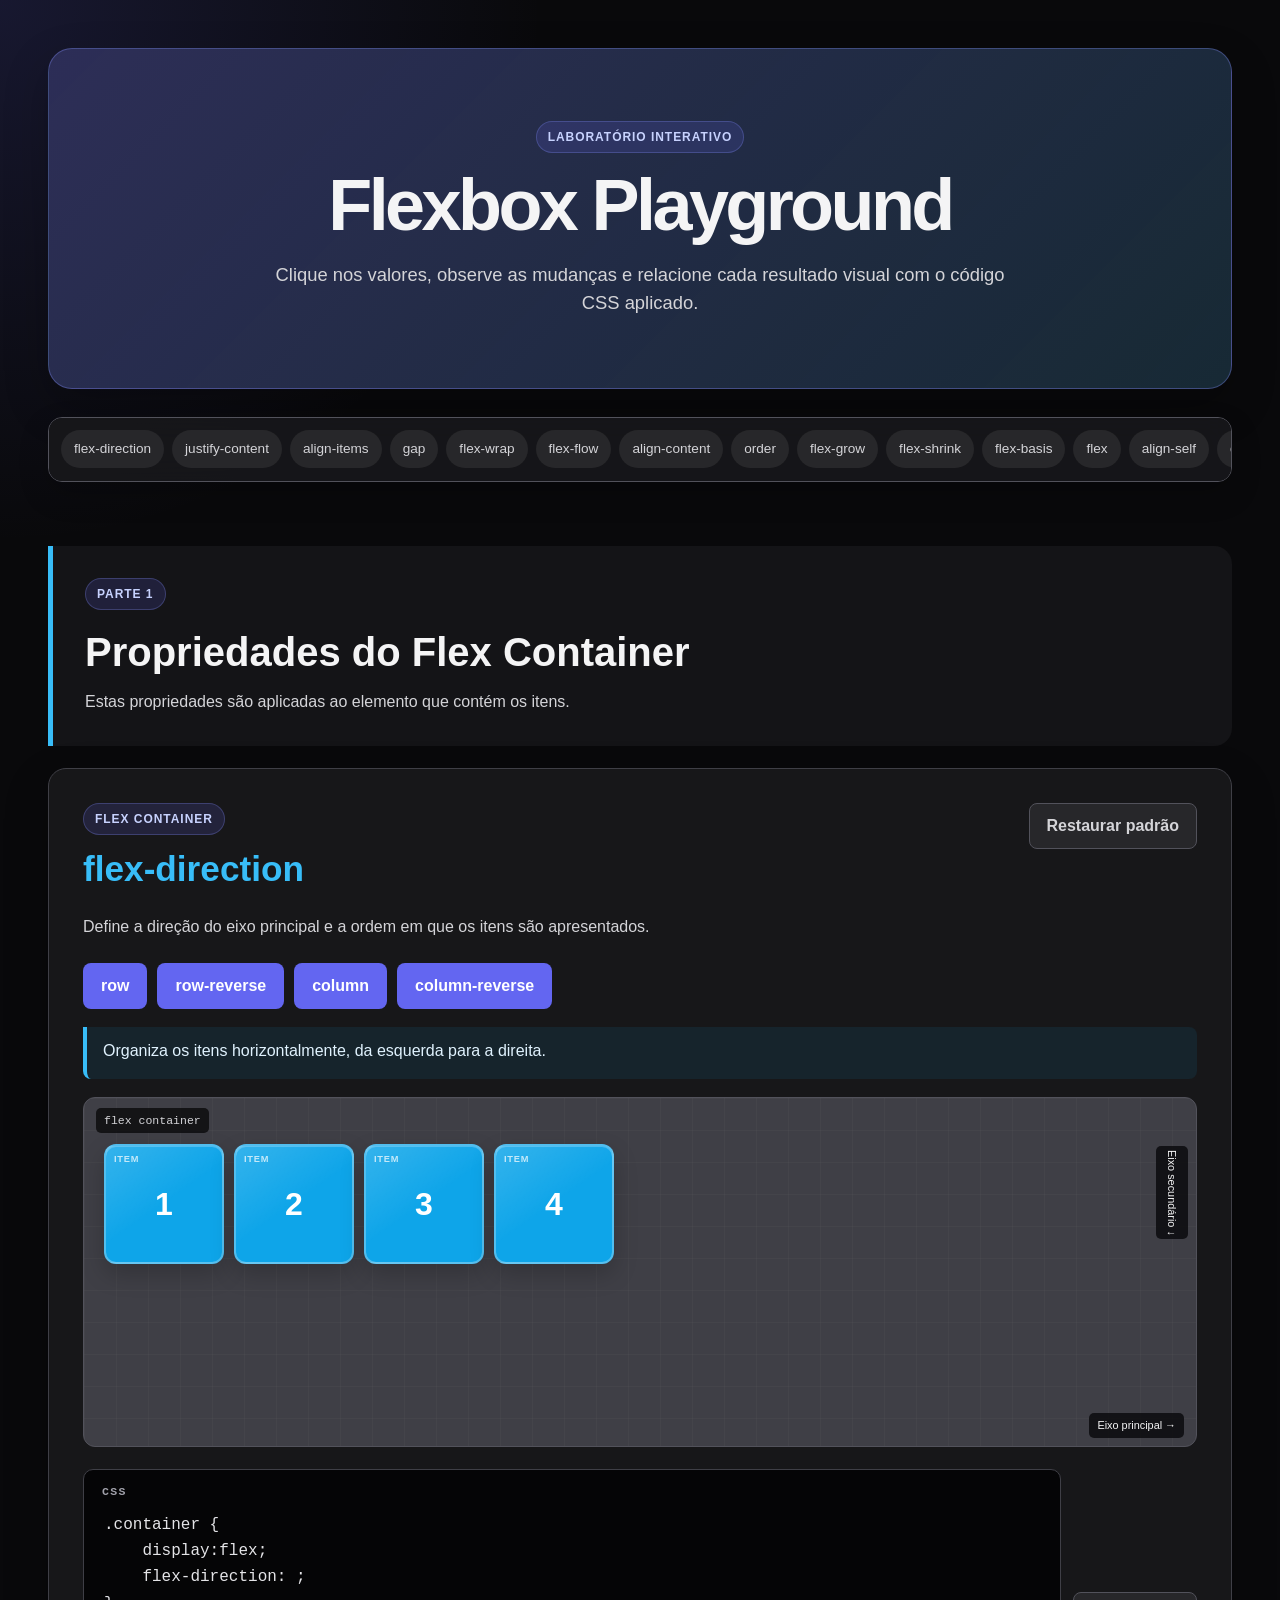
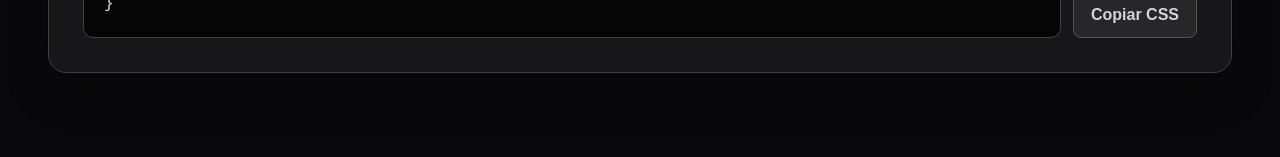
==== commit 8c9448b5: "v1.0.5 Update to index.html: 1. Added connection to the script.js file.  Update to style.css:  No up" ====
--- a/flexbox/index.html
+++ b/flexbox/index.html
@@ -1,152 +1,3 @@
-<!-- Define que o documento utiliza HTML5. Deve ser a primeira declaração do arquivo -->
-<!DOCTYPE html>
-<!-- A tag html envolve toda a página. lang="pt-BR" informa o idioma para navegadores e leitores de tela. -->
-<html lang="pt-BR">
-     <!-- O head guarda configurações e informações que não aparecem diretamente no conteúdo visual. -->
-<head>
-    <!-- Permite utilizar acentos, cedilha e outros caracteres especiais corretamente. -->
-    <meta charset="UTF-8">
-     <!-- Faz o layout respeitar a largura real de celulares, tablets e computadores. -->
-    <meta name="viewport" content="width=device-width, initial-scale=1.0">
-    <!-- Descrição usada por mecanismos de busca e no compartilhamento do link -->
-    <meta name="description" content="Laboratório interativo para aprender a praticar as principais propriedades do css flexbox">
-    <!-- Texto exibido na aba do navegador-->
-    <title>Laboratorio Flexbox</title>
-    <!-- Conecta o HTML ao rquivo CSS responsável pela aparência da página -->
-    <link rel="stylesheet" href="style/style.css">
-</head>
- 
-<!-- O body contém todo o conteúdo visível da página. -->
-<body>
- 
-        <!-- ===================================================
-         CABEÇALHO PRINCIPAL
-         Apresenta o nome e a proposta do laboratório.
-    =================================================== -->
- 
-    <header class="page-header">
-    <!-- Pequeno rótulo visual acima do título principal -->
-     <span class="page-label">Laboratório interativo</span>
-     <!-- h1 é o título principal e deve representar o assunto da página-->
-        <h1>Flexbox Playground</h1>
-        <p>
-            Clique nos valores, observe as mudanças e relacione cada resultado visual com o código CSS aplicado.
-        </p>
-    </header>
-    <!-- ===================================================
-         NAVEGAÇÃO INTERNA
-         Cada link aponta para o id de uma seção da página.
-         aria-label descreve o menu para tecnologias assistivas
-    =================================================== -->
-   
- 
-    <nav class="property-navigation" aria-label="Navegação das propriedades do Flebox">
-        <a href="#flex-direction">flex-direction</a>
-        <a href="#justify-content">justify-content</a>
-        <a href="#align-item">align-item</a>
-        <a href="#gap">gap</a>
-        <a href="#flex-wrap">flex-wrap</a>
-        <a href="#flex-flow">flex-flow</a>
-        <a href="#align-content">align-content</a>
-        <a href="#order">order</a>
-        <a href="#flex-grow">flex-grow</a>
-        <a href="#flex-shrink">flex-shrink</a>
-        <a href="#flex-basis">flex-basis</a>
-        <a href="#flex">flex</a>
-        <a href="#align-self">align-self</a>
-        <a href="#desafio">desafio</a>
-    </nav>
- 
-    <!-- O main reúne o conteúdo principal do laboratório -->
-<main>
-    <!-- ===================================================
-         PARTE 1 — PROPRIEDADES DO FLEX CONTAINER
-         São aplicadas ao elemento pai, responsável por organizar os itens.
-    =================================================== -->
- 
-    <header class="group-header">
-        <span>Parte 1</span>
-        <h2>Propriedades do Flex Container</h2>
-        <p>Esta propriedades são aplicadas ao elemento que contém os itens</p>
-    </header>
-    <!-- ===========================================
-    SEÇÃO: flex-directionDefine a direção do eixo principal e a ordem inicial dos itens.
-    o id permite acessas esta seção pelo menu de navegação.
-    =========================================== -->
-    <section class="demo" id="flex-direction">
-        <!-- grupa o título da propriedade e o botão que restaura o valor inicial. -->
-        <div class="demo-heading">
-            <div>
-                <span class="property-type">Flex Container</span>
-                <h2>flex-direction</h2>
-            </div>
-            <button type="button" class="reset-button" data-reset-section="direction">Restaurar padrão</button>
-        </div>
-        
-        <p class="demo-introduction">
-            Define a direção do eixo principal e a ordem em que os itens são apresentados.
-        </p>
-
-         <!-- 
-        Grupo de botões com os valores de propriedades.
-        role="group" e arial-label ajudam leitores de tela.
-        data-* guarda o valor que será lido pelo Javascript.
-        aria-pressed informa qual botão esta ativo. 
-        -->
-        <div class="buttons" role="group" aria-label="Valore de flex-direction">
-            <button type="button" data-direction="row" aria-pressed="true">row</button>
-            <button type="button" data-direction="row-reverse" aria-pressed="false">row-reverse</button>
-            <button type="button" data-direction="column" aria-pressed="false">column</button>
-            <button type="button" data-direction="column-reverse" aria-pressed="false">column-reverse</button>
-        </div>
-
-        <!-- 
-            Descrição atualizada pelo JavaScript conforme o botão escolhido.
-            aria-live="polite" permite anunciar a mudança para leitores de tela.
-        -->
-
-        <p class="property-description direction-description" aria-live="polite">
-            Organiza os itens horizontal, da esquerda para a direita.
-        </p>
-    </section>
-    <section class="demo" id="flex-direction">
-    <!-- 
-        Área visual da demonstração.
-        A classe container recebe display:flex no CSS.
-        A segunda classe identifica a propriedade demonstrada.
-    -->
-        <div class="container direction-container" id="direction-container">
-            <span class="conatiner-label">flex container</span>
-            <!-- Indicadores dos eixos; o Javascript atualiza as setas nesta seção. -->
-            <span class="axis axis-main">eixo principal →↓</span>
-            <span class="axis axis-main">eixo secundário →↓</span>
-            <!-- Cada elemento item é um flex item. Os números facilitam observar ordem e posição. -->
-            <div><span class="item">1</span></div>
-            <div><span class="item">2</span></div>
-            <div><span class="item">3</span></div>
-            <div><span class="item">4</span></div>
-        </div>
-            
-            <!--
-                Mostra o CSS correspondente ao valor selecionado.
-                pre preserva espaços e quebras de linha; code identifica código-fonte.
-                O botão usa data-copy-property e data-copy-target para copiar o resultado.
-            -->
-            <div class="code-wrapper">
-                <pre class="code"><code>.container {
-    display:flex;
-    flex-direction: <strong class="direction-value" aria-live="polite"></strong>;
-}</code></pre>
-            <button type="button" class="copy-button" data-copy-property="felx-direction"
-                data-copy-target=".direction-value">copiar CSS</button>
-        </div>
-    </section>
-
-</main>
-
-</body>
-</html>
-
 <!-- Define que o documento utiliza HTML5. Deve ser a primeira declaração do arquivo -->
 <!DOCTYPE html>
 <!-- A tag html envolve toda a página. lang="pt-BR" informa o idioma para navegadores e leitores de tela. -->
@@ -294,6 +145,6 @@
     </main>
  
     <script src="js/script.js"></script>
-    
+ 
 </body>
-</html>
+</html>
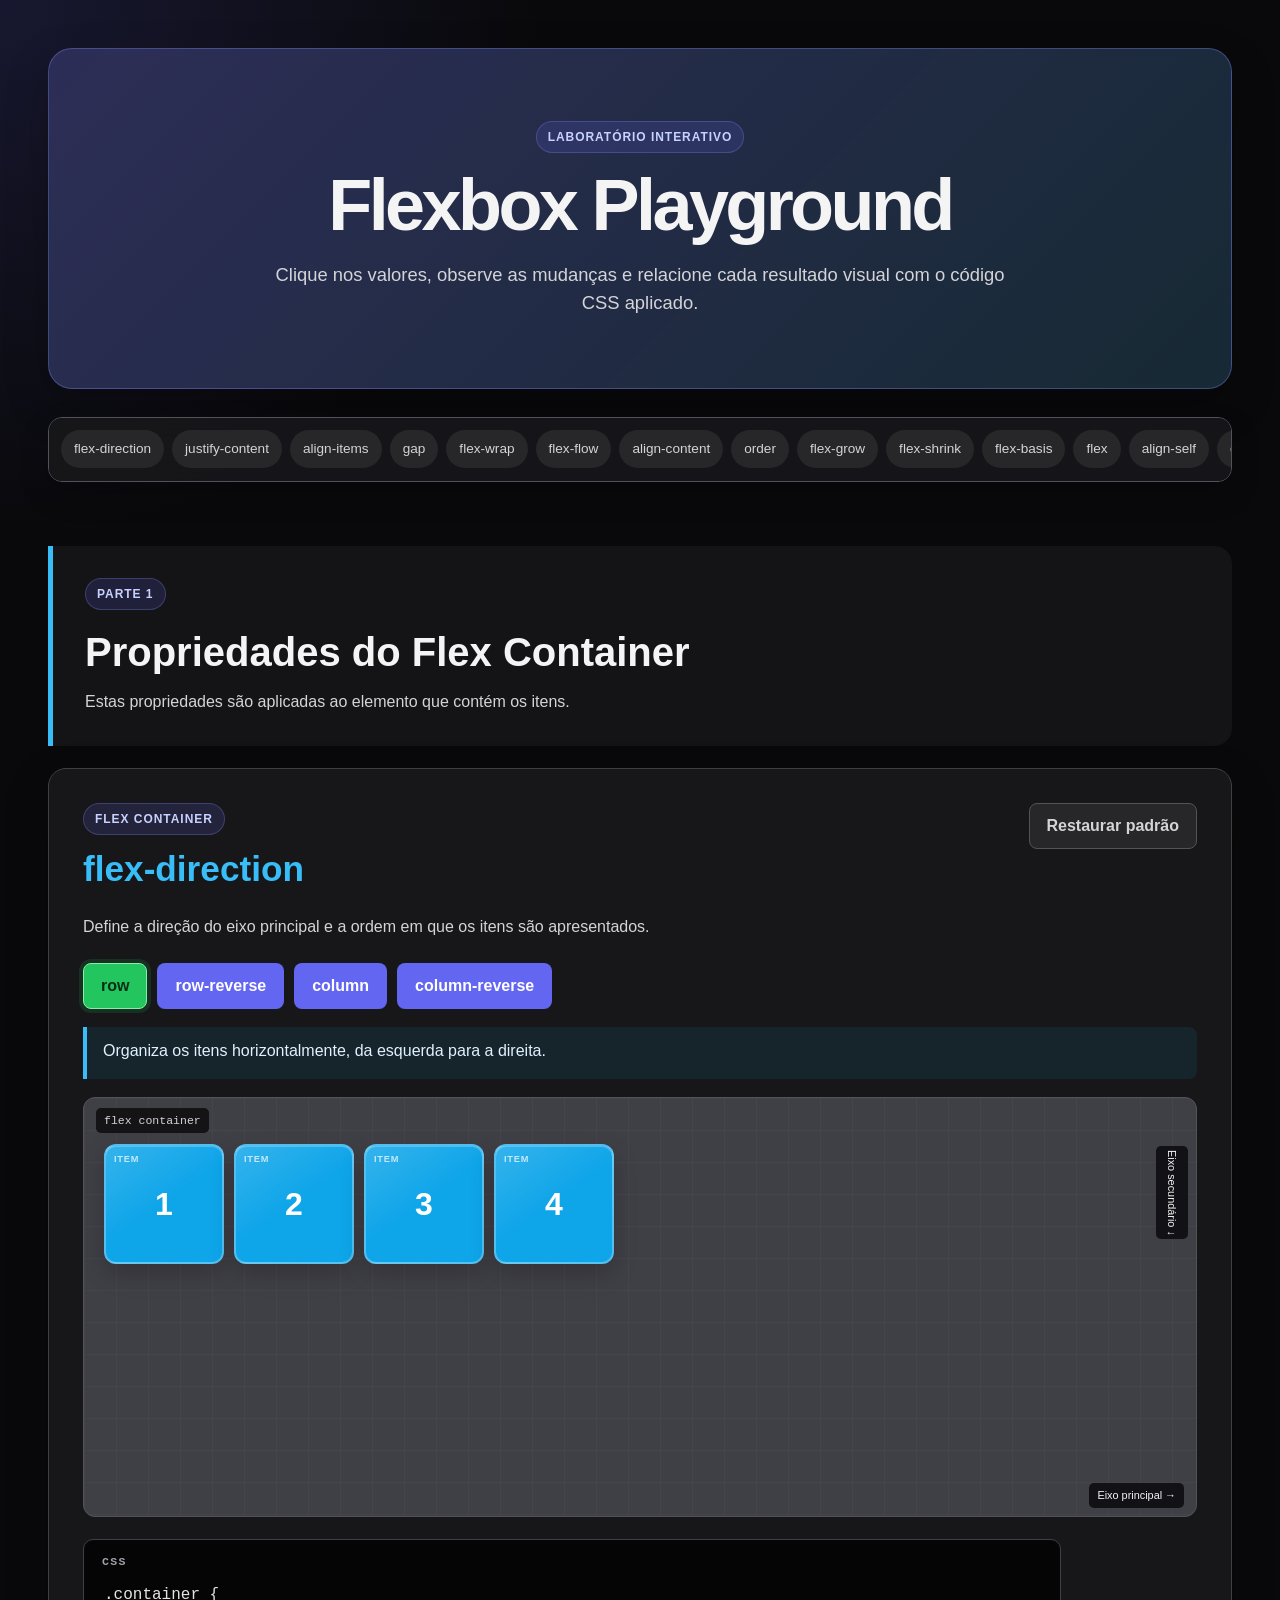
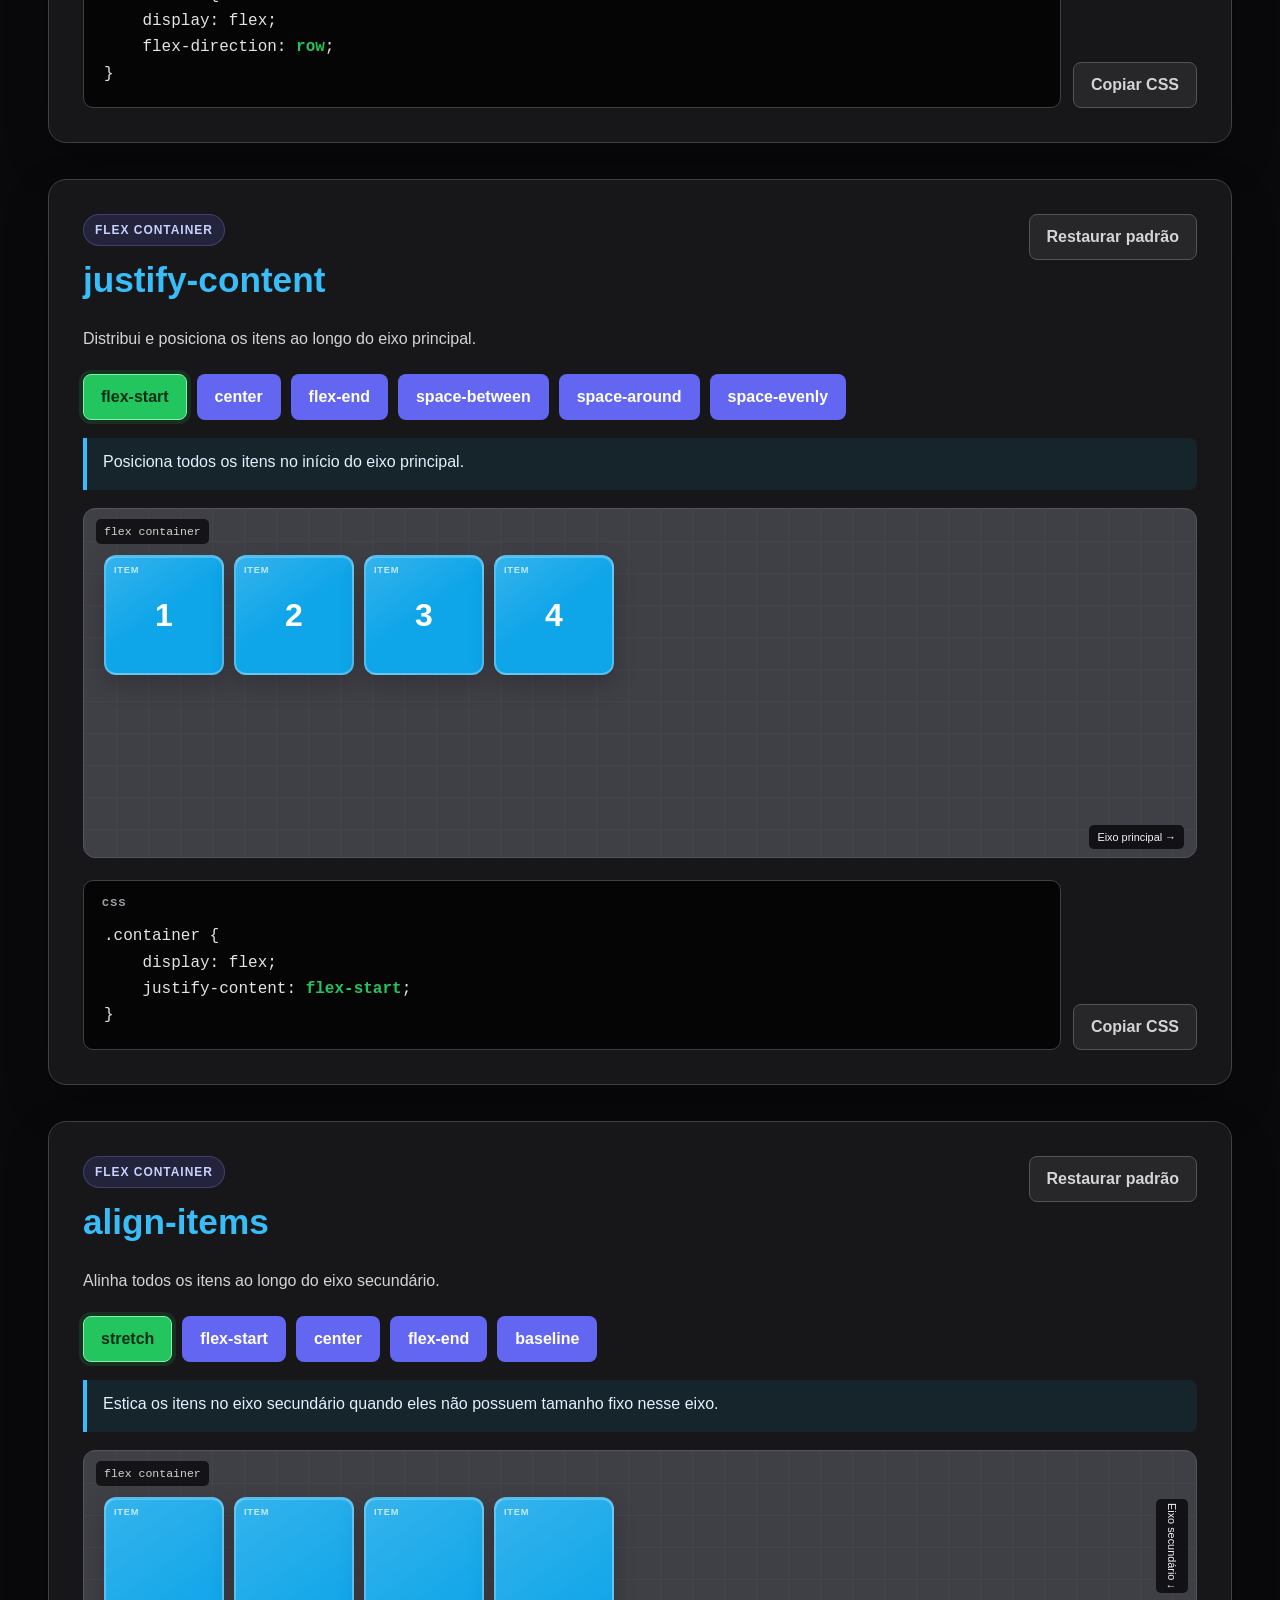
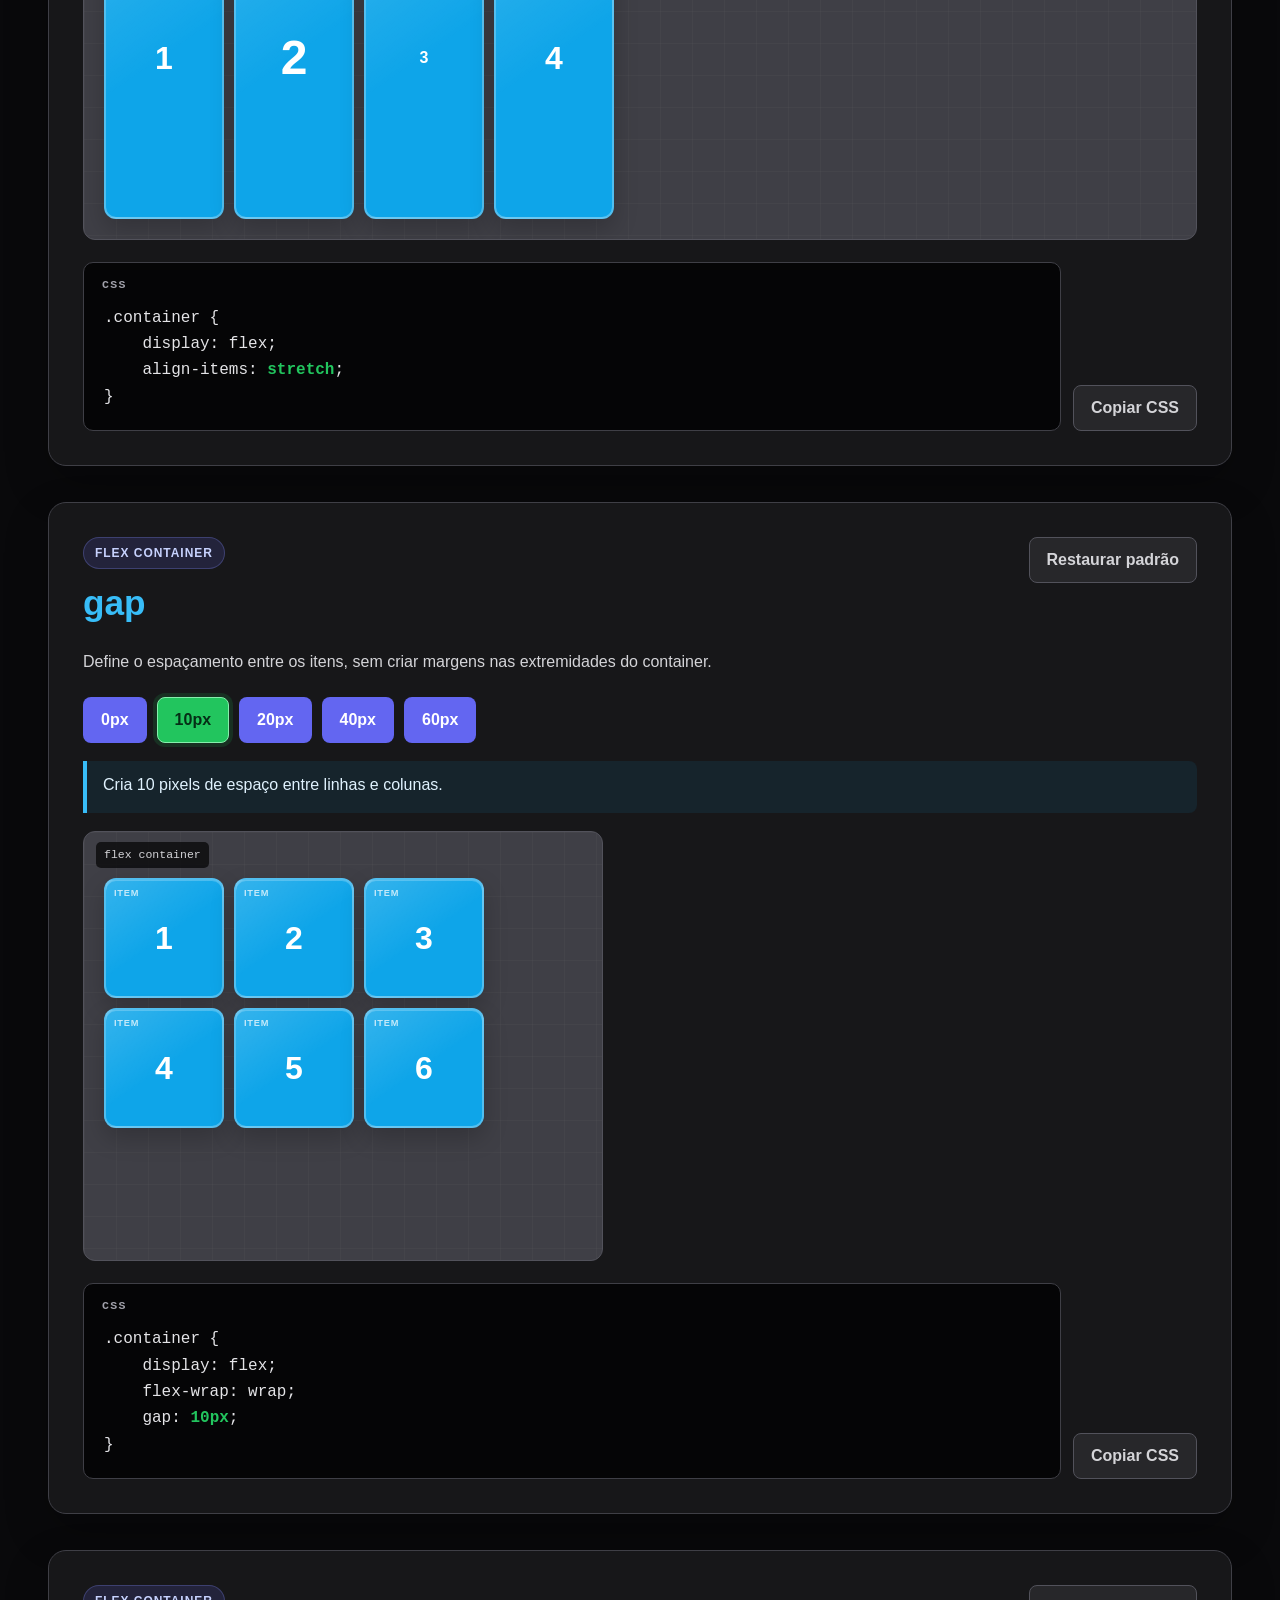
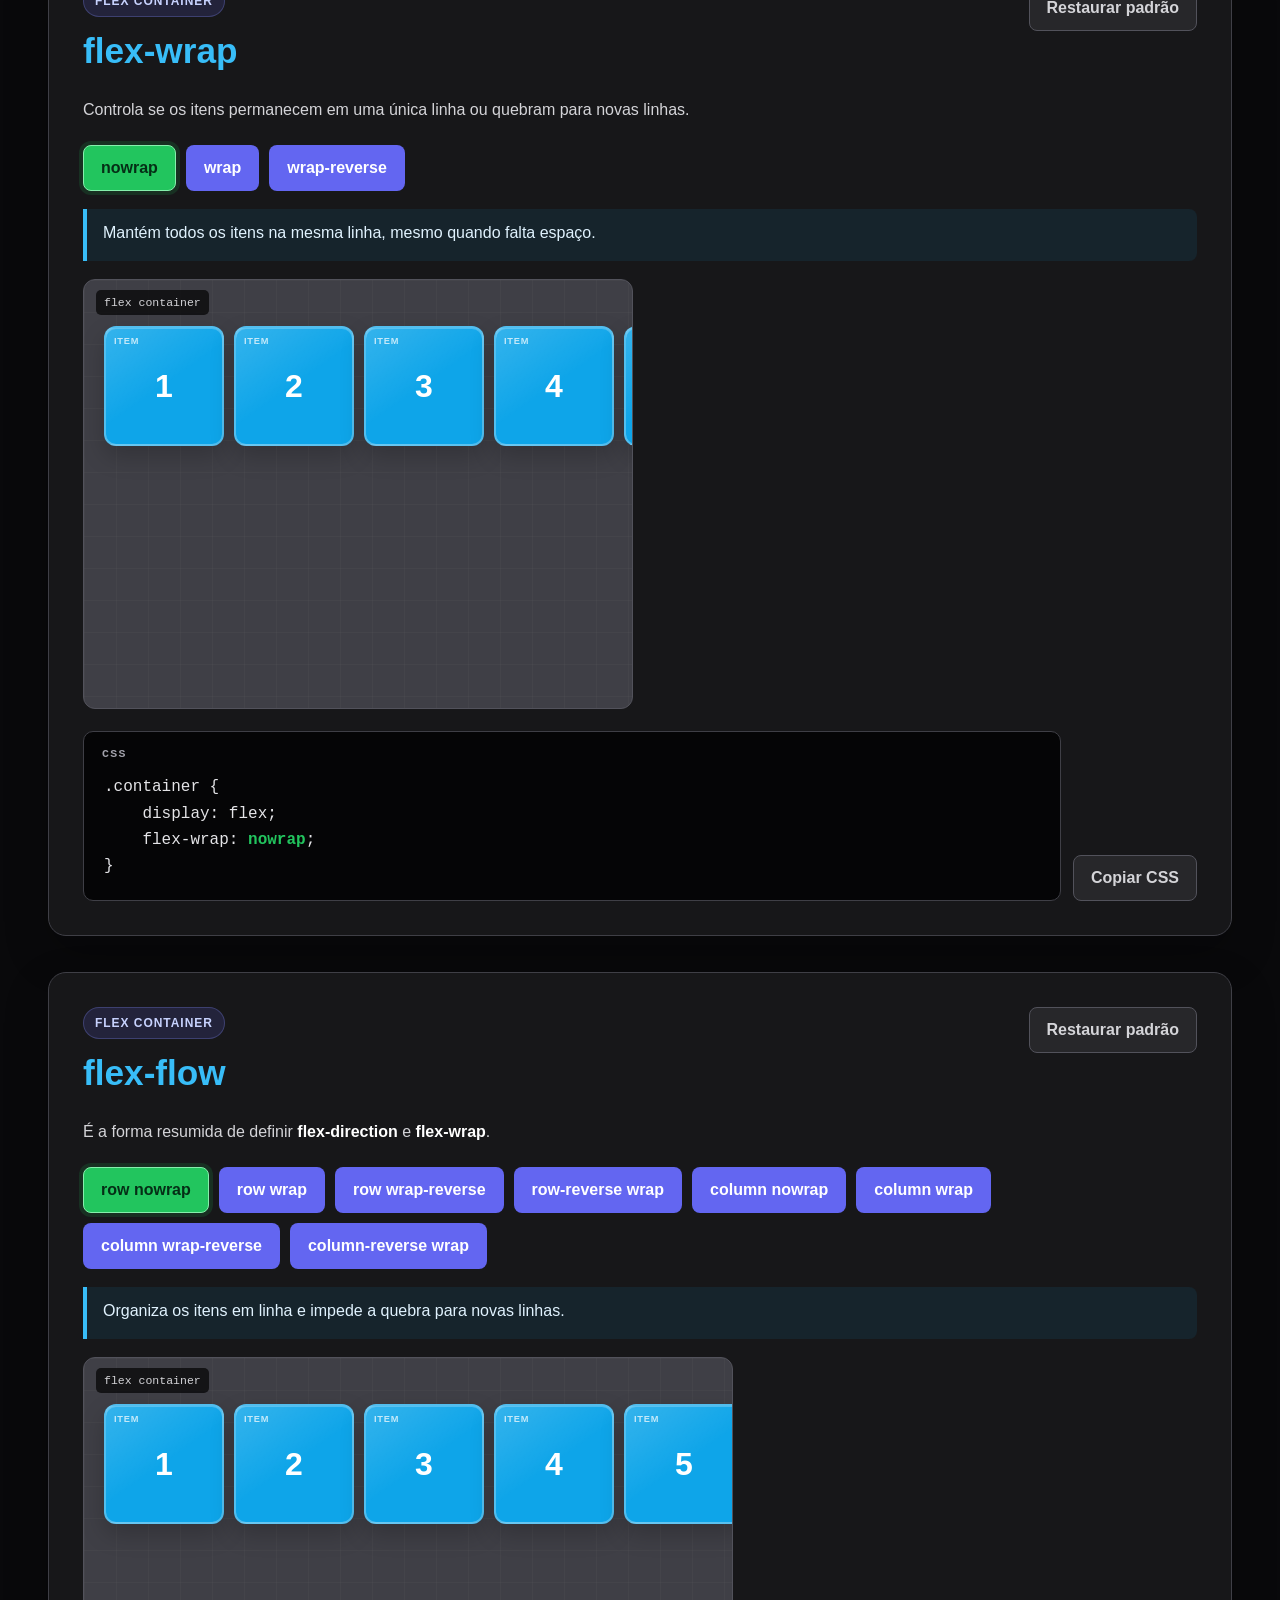
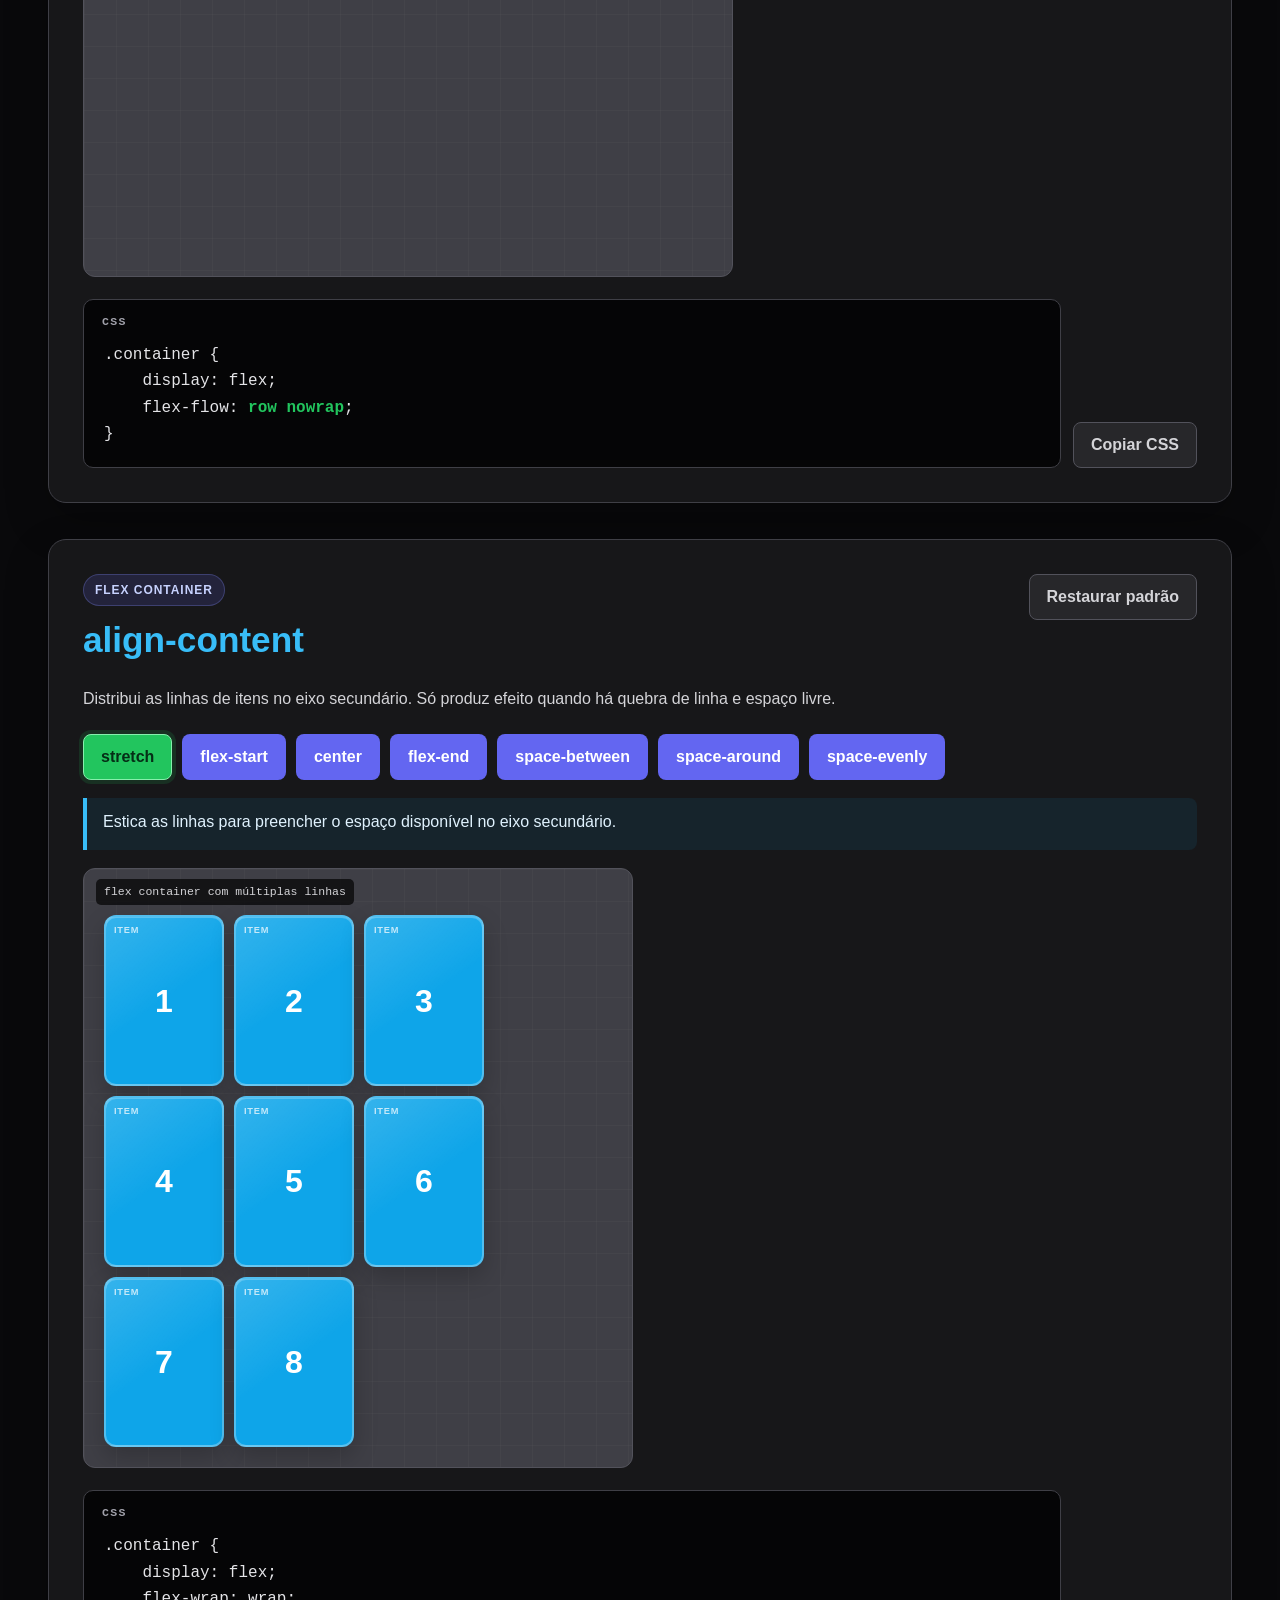
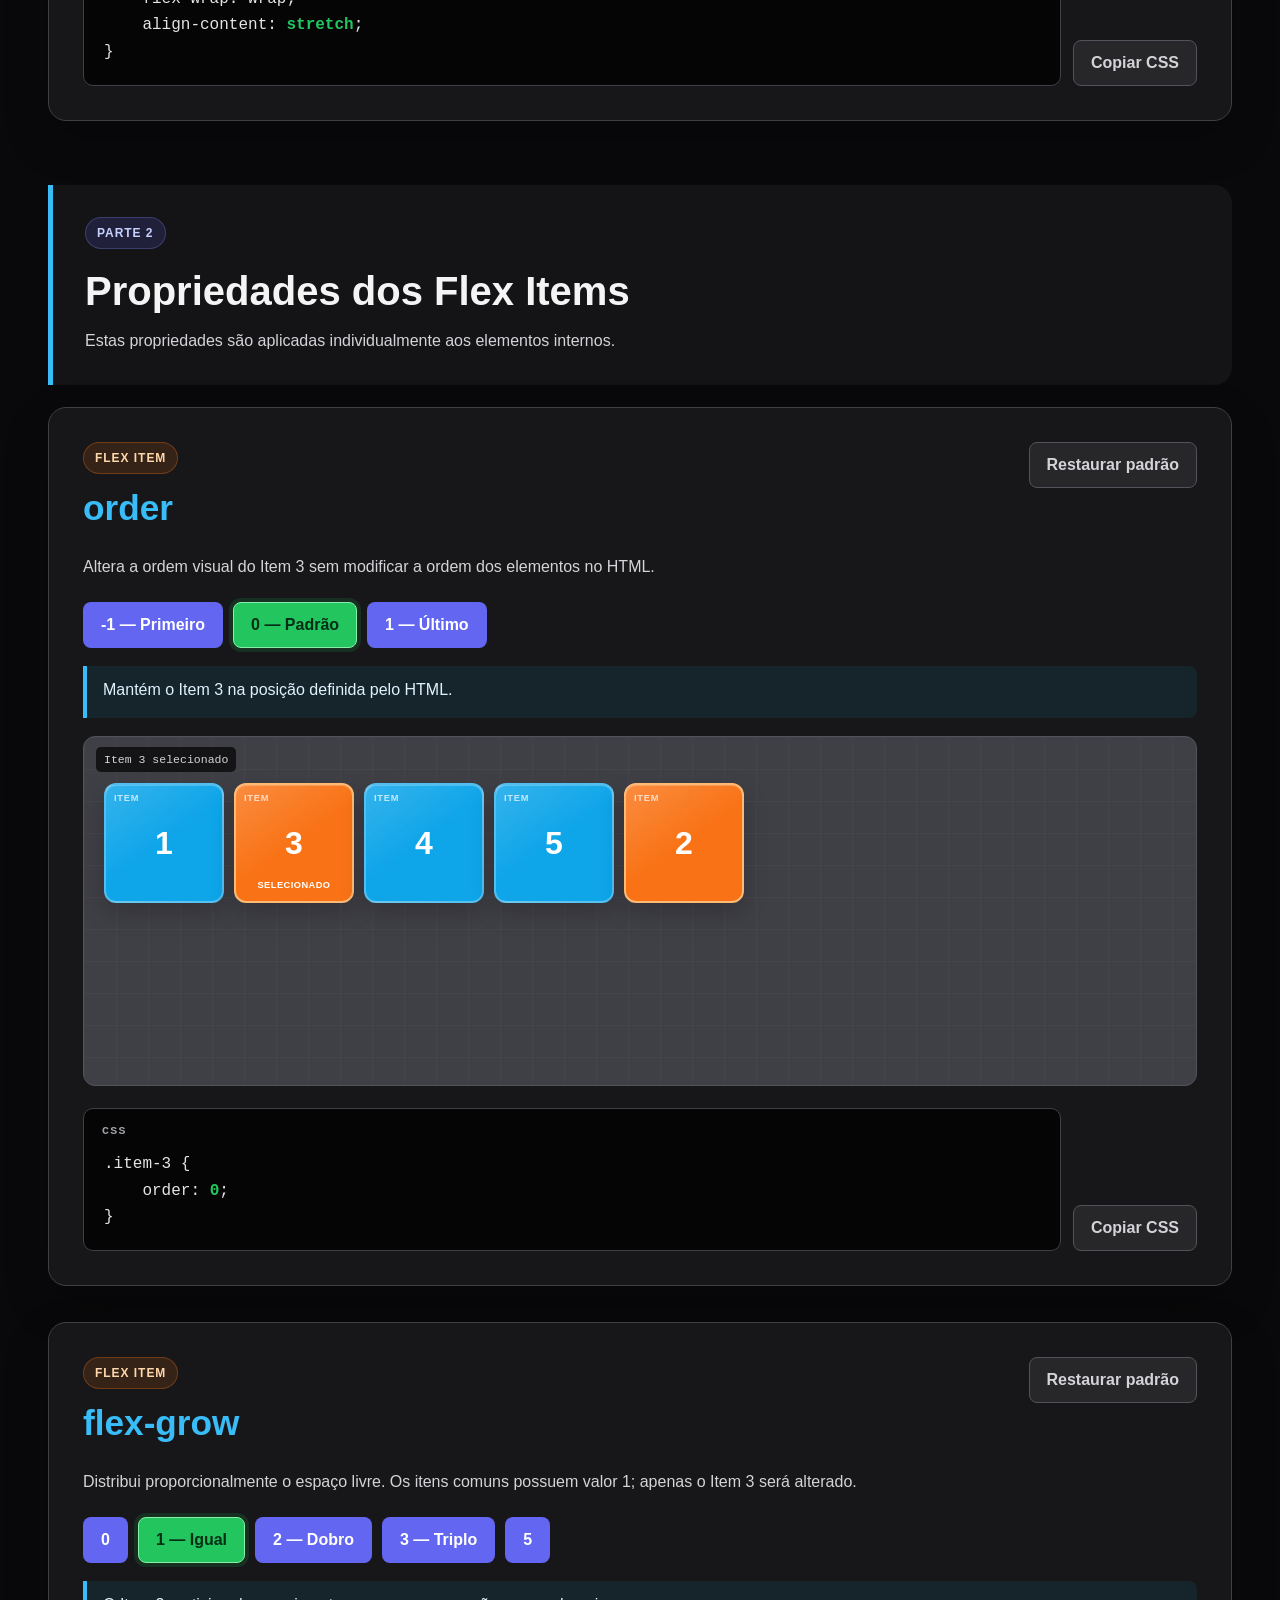
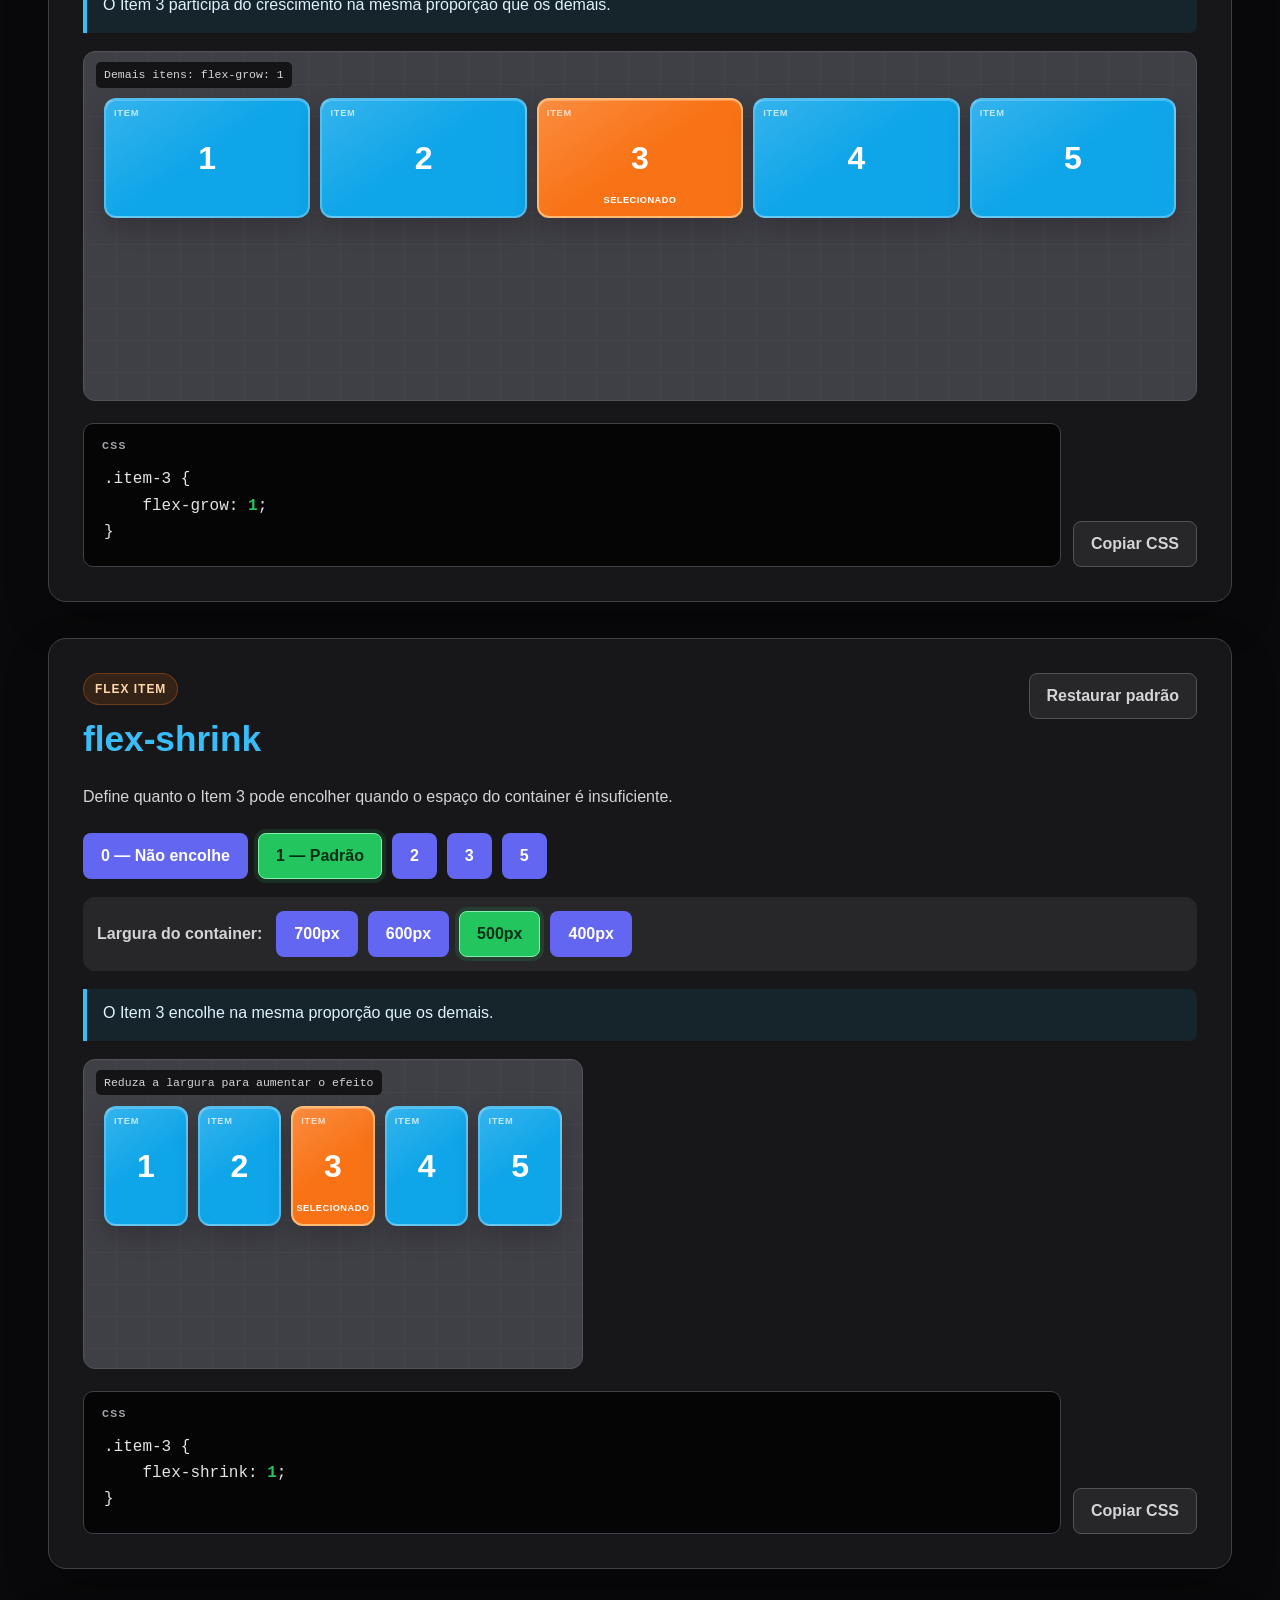
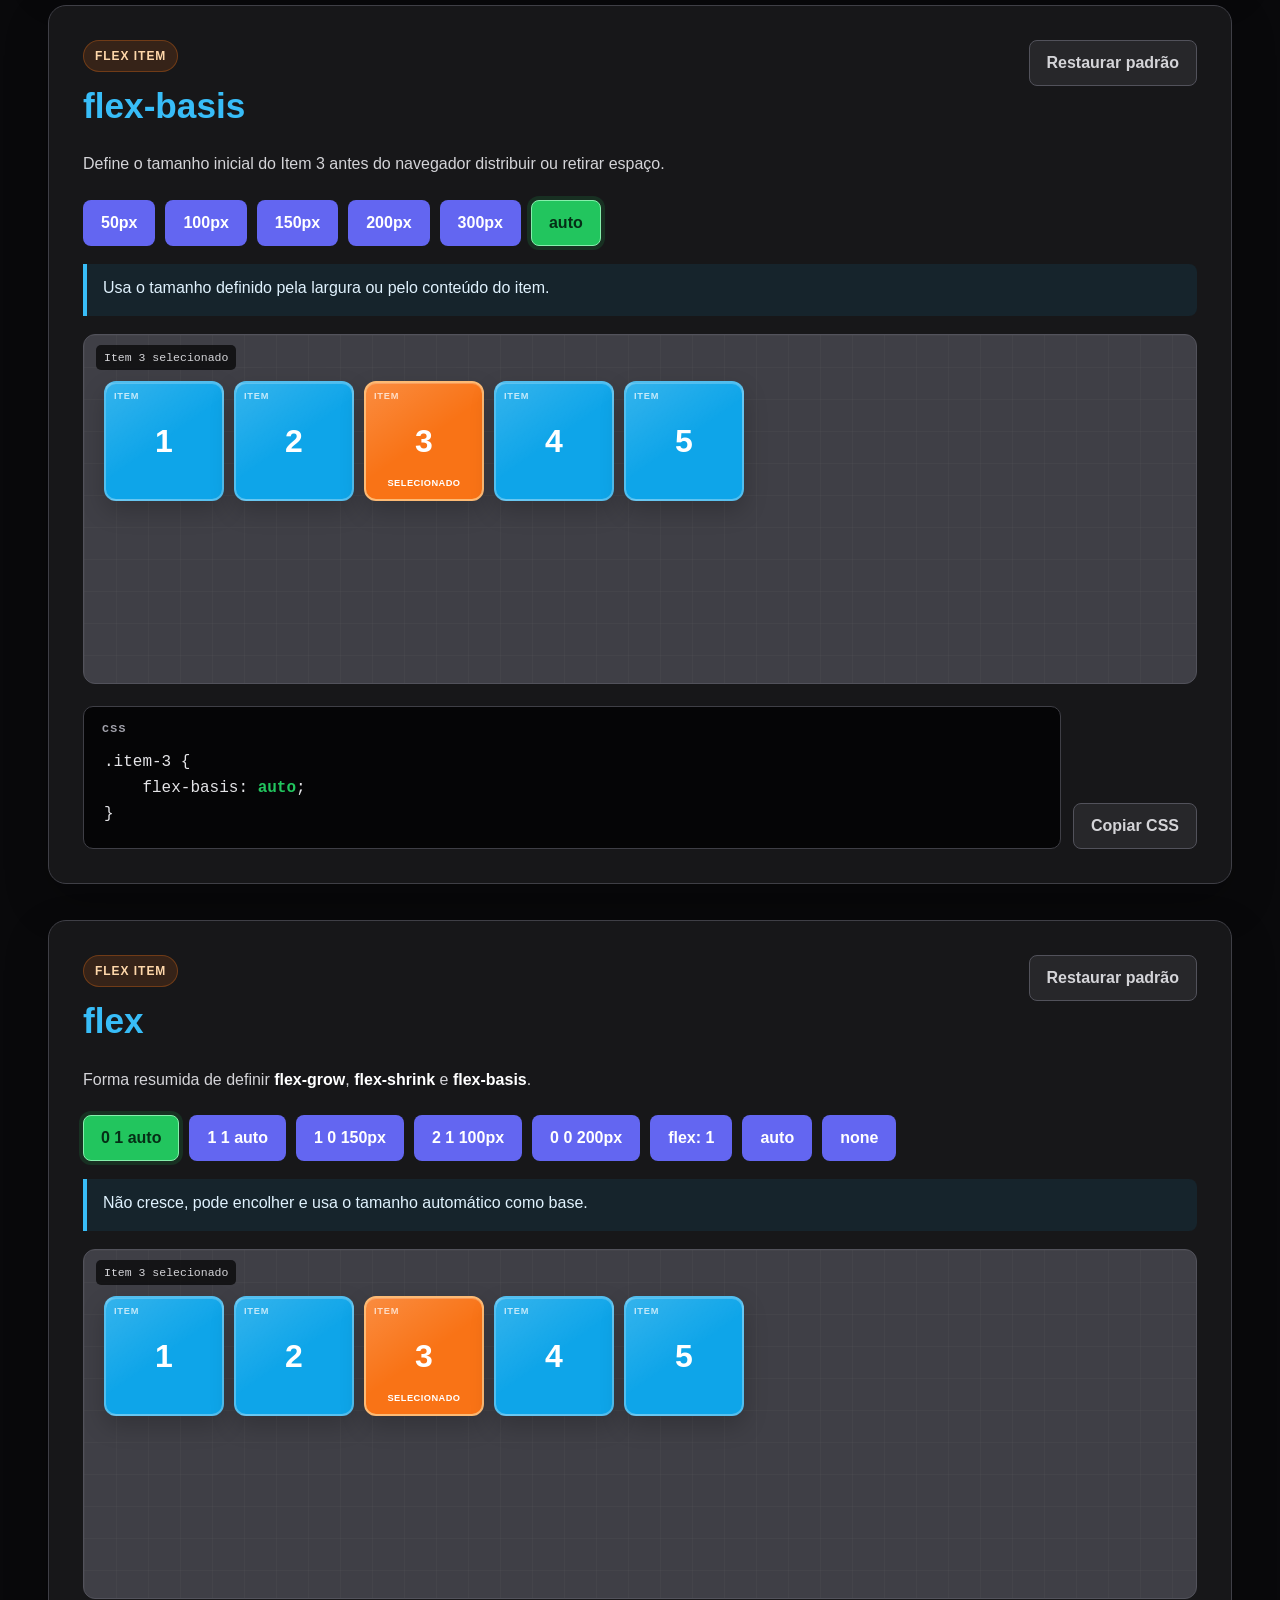
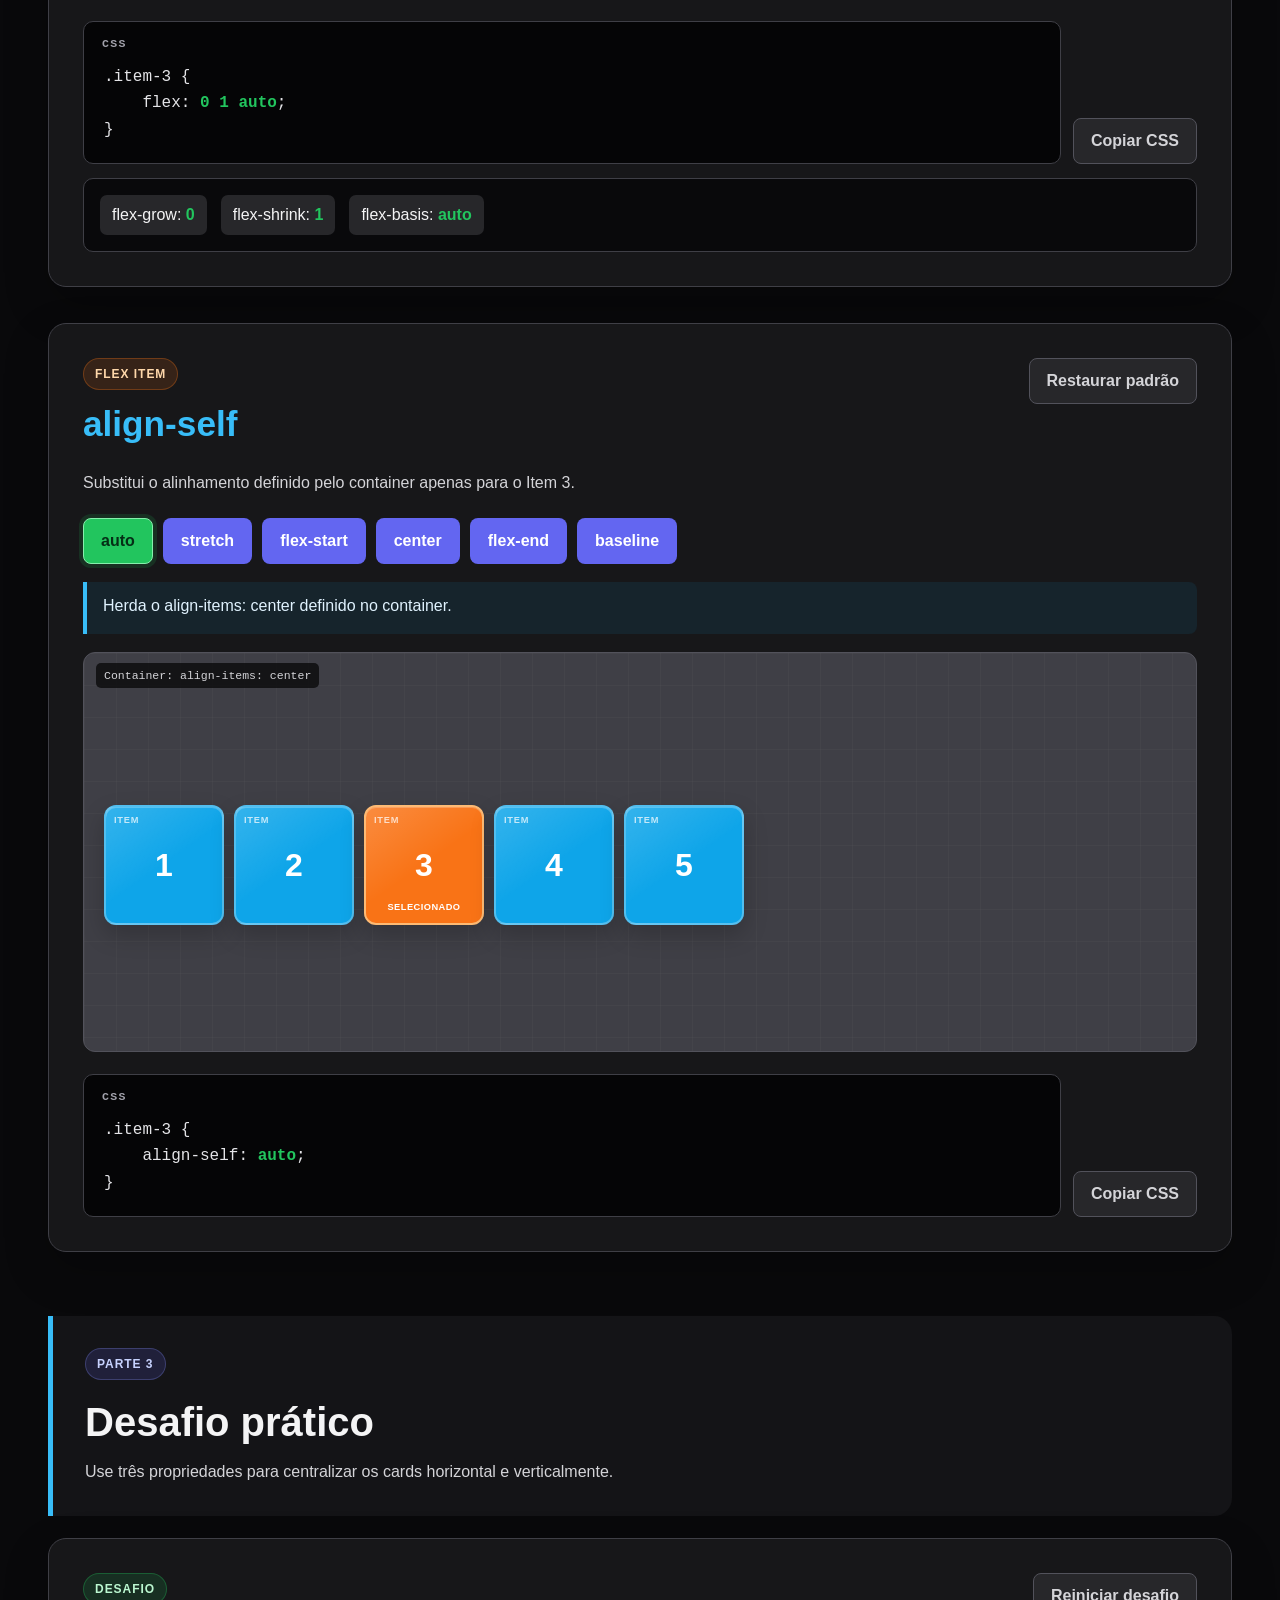
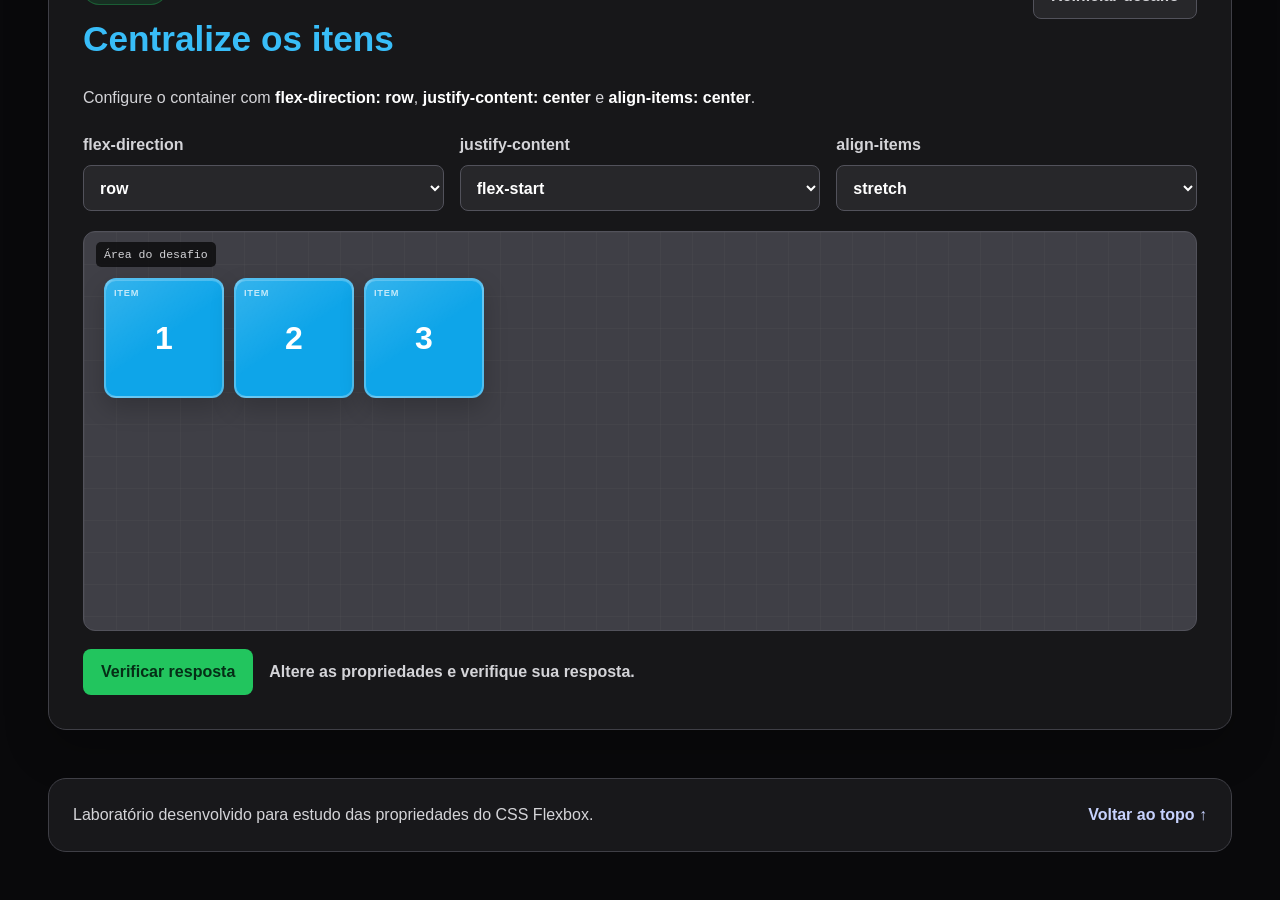
==== commit a7277d84: "v1.0.6 Update to index.html:  Added as labels:    - justify content    - align items    - gap    - f" ====
--- a/flexbox/index.html
+++ b/flexbox/index.html
@@ -1,4 +1,4 @@
-<!-- Define que o documento utiliza HTML5. Deve ser a primeira declaração do arquivo -->
+<!-- Define que o documento utiliza HTML5. Deve ser a primeira declaração do arquivo. -->
 <!DOCTYPE html>
 <!-- A tag html envolve toda a página. lang="pt-BR" informa o idioma para navegadores e leitores de tela. -->
 <html lang="pt-BR">
@@ -10,8 +10,8 @@
     <!-- Faz o layout respeitar a largura real de celulares, tablets e computadores. -->
     <meta name="viewport" content="width=device-width, initial-scale=1.0">
     <!-- Descrição usada por mecanismos de busca e no compartilhamento do link. -->
-    <meta name="description" content="Laboratório interativo para aprender e praticar as principais propriedades do CSS flexbox.">
-    <!-- Texto exibido na aba do navegador -->
+    <meta name="description" content="Laboratório interativo para aprender e praticar as principais propriedades do CSS Flexbox.">
+    <!-- Texto exibido na aba do navegador. -->
     <title>Laboratório Flexbox</title>
     <!-- Conecta o HTML ao arquivo CSS responsável pela aparência da página. -->
     <link rel="stylesheet" href="style/style.css">
@@ -19,7 +19,7 @@
  
 <!-- O body contém todo o conteúdo visível da página. -->
 <body>
-   
+ 
     <!-- ===================================================
          CABEÇALHO PRINCIPAL
          Apresenta o nome e a proposta do laboratório.
@@ -27,7 +27,7 @@
     <header class="page-header">
         <!-- Pequeno rótulo visual acima do título principal. -->
         <span class="page-label">Laboratório interativo</span>
-        <!-- h1 é o título principal e deve represetar o assunto da página. -->
+        <!-- h1 é o título principal e deve representar o assunto da página. -->
         <h1>Flexbox Playground</h1>
         <p>
             Clique nos valores, observe as mudanças e relacione cada resultado visual
@@ -40,7 +40,6 @@
          Cada link aponta para o id de uma seção da página.
          aria-label descreve o menu para tecnologias assistivas.
     =================================================== -->
- 
     <nav class="property-navigation" aria-label="Navegação das propriedades do Flexbox">
         <a href="#flex-direction">flex-direction</a>
         <a href="#justify-content">justify-content</a>
@@ -58,7 +57,7 @@
         <a href="#desafio">desafio</a>
     </nav>
  
-    <!-- O main reúne o conteúdo principal do laboratório -->
+    <!-- O main reúne o conteúdo principal do laboratório. -->
     <main>
         <!-- ===================================================
              PARTE 1 — PROPRIEDADES DO FLEX CONTAINER
@@ -96,7 +95,7 @@
                 aria-pressed informa qual botão está ativo.
             -->
             <div class="buttons" role="group" aria-label="Valores de flex-direction">
-                <button type="button" data-direction="row" aria-pressed="true">row</button>
+                <button type="button" class="active" data-direction="row" aria-pressed="true">row</button>
                 <button type="button" data-direction="row-reverse" aria-pressed="false">row-reverse</button>
                 <button type="button" data-direction="column" aria-pressed="false">column</button>
                 <button type="button" data-direction="column-reverse" aria-pressed="false">column-reverse</button>
@@ -120,31 +119,1011 @@
                 <!-- Indicadores dos eixos; o JavaScript atualiza as setas nesta seção. -->
                 <span class="axis axis-main direction-main-axis">Eixo principal →</span>
                 <span class="axis axis-cross direction-cross-axis">Eixo secundário ↓</span>
-                <!-- Cada elemento .item é um flex Item. Os números facilitam observar ordem e posição. -->
-                <div><span class="item">1</span></div>
-                <div><span class="item">2</span></div>
-                <div><span class="item">3</span></div>
-                <div><span class="item">4</span></div>
-            </div>
- 
-            <!--
-                Mostra o CSS correspondente ao valor selecionado.
-                <pre> preserva espaços e quebras de linha; <code> identifica código-fonte.
+                <!-- Cada elemento .item é um Flex Item. Os números facilitam observar ordem e posição. -->
+                <div class="item"><span>1</span></div>
+                <div class="item"><span>2</span></div>
+                <div class="item"><span>3</span></div>
+                <div class="item"><span>4</span></div>
+            </div>
+ 
+            <!--
+                Mostra o CSS correspondente ao valor selecionado.
+                pre preserva espaços e quebras de linha; code identifica código-fonte.
                 O botão usa data-copy-property e data-copy-target para copiar o resultado.
             -->
             <div class="code-wrapper">
                 <pre class="code"><code>.container {
-    display:flex;
-    flex-direction: <strong class="direction-value" aria-live="polite"></strong>;                    
+    display: flex;
+    flex-direction: <strong class="direction-value" aria-live="polite">row</strong>;
 }</code></pre>
                 <button type="button" class="copy-button" data-copy-property="flex-direction"
                     data-copy-target=".direction-value">Copiar CSS</button>
             </div>
         </section>
  
+        <!-- ===================================================
+             SEÇÃO: justify-content
+             Distribui os itens ao longo do eixo principal.
+             O id permite acessar esta seção pelo menu de navegação.
+        =================================================== -->
+        <section class="demo" id="justify-content">
+            <!-- Agrupa o título da propriedade e o botão que restaura o valor inicial. -->
+            <div class="demo-heading">
+                <div>
+                    <span class="property-type">Flex Container</span>
+                    <h2>justify-content</h2>
+                </div>
+                <button type="button" class="reset-button" data-reset-section="justify">Restaurar padrão</button>
+            </div>
+ 
+            <p class="demo-introduction">
+                Distribui e posiciona os itens ao longo do eixo principal.
+            </p>
+ 
+            <!--
+                Grupo de botões com os valores da propriedade.
+                role="group" e aria-label ajudam leitores de tela.
+                data-* guarda o valor que será lido pelo JavaScript.
+                aria-pressed informa qual botão está ativo.
+            -->
+            <div class="buttons" role="group" aria-label="Valores de justify-content">
+                <button type="button" class="active" data-justify="flex-start" aria-pressed="true">flex-start</button>
+                <button type="button" data-justify="center" aria-pressed="false">center</button>
+                <button type="button" data-justify="flex-end" aria-pressed="false">flex-end</button>
+                <button type="button" data-justify="space-between" aria-pressed="false">space-between</button>
+                <button type="button" data-justify="space-around" aria-pressed="false">space-around</button>
+                <button type="button" data-justify="space-evenly" aria-pressed="false">space-evenly</button>
+            </div>
+ 
+            <!--
+                Descrição atualizada pelo JavaScript conforme o botão escolhido.
+                aria-live="polite" permite anunciar a mudança para leitores de tela.
+            -->
+            <p class="property-description justify-description" aria-live="polite">
+                Posiciona todos os itens no início do eixo principal.
+            </p>
+ 
+            <!--
+                Área visual da demonstração.
+                A classe container recebe display:flex no CSS.
+                A segunda classe identifica a propriedade demonstrada.
+            -->
+            <div class="container justify-container">
+                <span class="container-label">flex container</span>
+                <span class="axis axis-main">Eixo principal →</span>
+                <div class="item"><span>1</span></div>
+                <div class="item"><span>2</span></div>
+                <div class="item"><span>3</span></div>
+                <div class="item"><span>4</span></div>
+            </div>
+ 
+            <!--
+                Mostra o CSS correspondente ao valor selecionado.
+                pre preserva espaços e quebras de linha; code identifica código-fonte.
+                O botão usa data-copy-property e data-copy-target para copiar o resultado.
+            -->
+            <div class="code-wrapper">
+                <pre class="code"><code>.container {
+    display: flex;
+    justify-content: <strong class="justify-value" aria-live="polite">flex-start</strong>;
+}</code></pre>
+                <button type="button" class="copy-button" data-copy-property="justify-content"
+                    data-copy-target=".justify-value">Copiar CSS</button>
+            </div>
+        </section>
+ 
+        <!-- ===================================================
+             SEÇÃO: align-items
+             Alinha todos os itens no eixo secundário.
+             O id permite acessar esta seção pelo menu de navegação.
+        =================================================== -->
+        <section class="demo" id="align-items">
+            <!-- Agrupa o título da propriedade e o botão que restaura o valor inicial. -->
+            <div class="demo-heading">
+                <div>
+                    <span class="property-type">Flex Container</span>
+                    <h2>align-items</h2>
+                </div>
+                <button type="button" class="reset-button" data-reset-section="align">Restaurar padrão</button>
+            </div>
+ 
+            <p class="demo-introduction">
+                Alinha todos os itens ao longo do eixo secundário.
+            </p>
+ 
+            <!--
+                Grupo de botões com os valores da propriedade.
+                role="group" e aria-label ajudam leitores de tela.
+                data-* guarda o valor que será lido pelo JavaScript.
+                aria-pressed informa qual botão está ativo.
+            -->
+            <div class="buttons" role="group" aria-label="Valores de align-items">
+                <button type="button" class="active" data-align="stretch" aria-pressed="true">stretch</button>
+                <button type="button" data-align="flex-start" aria-pressed="false">flex-start</button>
+                <button type="button" data-align="center" aria-pressed="false">center</button>
+                <button type="button" data-align="flex-end" aria-pressed="false">flex-end</button>
+                <button type="button" data-align="baseline" aria-pressed="false">baseline</button>
+            </div>
+ 
+            <!--
+                Descrição atualizada pelo JavaScript conforme o botão escolhido.
+                aria-live="polite" permite anunciar a mudança para leitores de tela.
+            -->
+            <p class="property-description align-description" aria-live="polite">
+                Estica os itens no eixo secundário quando eles não possuem tamanho fixo nesse eixo.
+            </p>
+ 
+            <!--
+                Área visual da demonstração.
+                A classe container recebe display:flex no CSS.
+                A segunda classe identifica a propriedade demonstrada.
+            -->
+            <div class="container align-container">
+                <span class="container-label">flex container</span>
+                <span class="axis axis-cross">Eixo secundário ↓</span>
+                <div class="item"><span>1</span></div>
+                <div class="item baseline-large"><span>2</span></div>
+                <div class="item baseline-small"><span>3</span></div>
+                <div class="item"><span>4</span></div>
+            </div>
+ 
+            <!--
+                Mostra o CSS correspondente ao valor selecionado.
+                pre preserva espaços e quebras de linha; code identifica código-fonte.
+                O botão usa data-copy-property e data-copy-target para copiar o resultado.
+            -->
+            <div class="code-wrapper">
+                <pre class="code"><code>.container {
+    display: flex;
+    align-items: <strong class="align-value" aria-live="polite">stretch</strong>;
+}</code></pre>
+                <button type="button" class="copy-button" data-copy-property="align-items"
+                    data-copy-target=".align-value">Copiar CSS</button>
+            </div>
+        </section>
+ 
+        <!-- ===================================================
+             SEÇÃO: gap
+             Controla o espaço entre os itens sem usar margens.
+             O id permite acessar esta seção pelo menu de navegação.
+        =================================================== -->
+        <section class="demo" id="gap">
+            <!-- Agrupa o título da propriedade e o botão que restaura o valor inicial. -->
+            <div class="demo-heading">
+                <div>
+                    <span class="property-type">Flex Container</span>
+                    <h2>gap</h2>
+                </div>
+                <button type="button" class="reset-button" data-reset-section="gap">Restaurar padrão</button>
+            </div>
+ 
+            <p class="demo-introduction">
+                Define o espaçamento entre os itens, sem criar margens nas extremidades do container.
+            </p>
+ 
+            <!--
+                Grupo de botões com os valores da propriedade.
+                role="group" e aria-label ajudam leitores de tela.
+                data-* guarda o valor que será lido pelo JavaScript.
+                aria-pressed informa qual botão está ativo.
+            -->
+            <div class="buttons" role="group" aria-label="Valores de gap">
+                <button type="button" data-gap="0px" aria-pressed="false">0px</button>
+                <button type="button" class="active" data-gap="10px" aria-pressed="true">10px</button>
+                <button type="button" data-gap="20px" aria-pressed="false">20px</button>
+                <button type="button" data-gap="40px" aria-pressed="false">40px</button>
+                <button type="button" data-gap="60px" aria-pressed="false">60px</button>
+            </div>
+ 
+            <!--
+                Descrição atualizada pelo JavaScript conforme o botão escolhido.
+                aria-live="polite" permite anunciar a mudança para leitores de tela.
+            -->
+            <p class="property-description gap-description" aria-live="polite">
+                Cria 10 pixels de espaço entre linhas e colunas.
+            </p>
+ 
+            <!--
+                Área visual da demonstração.
+                A classe container recebe display:flex no CSS.
+                A segunda classe identifica a propriedade demonstrada.
+            -->
+            <div class="container gap-container">
+                <span class="container-label">flex container</span>
+                <div class="item"><span>1</span></div>
+                <div class="item"><span>2</span></div>
+                <div class="item"><span>3</span></div>
+                <div class="item"><span>4</span></div>
+                <div class="item"><span>5</span></div>
+                <div class="item"><span>6</span></div>
+            </div>
+ 
+            <!--
+                Mostra o CSS correspondente ao valor selecionado.
+                pre preserva espaços e quebras de linha; code identifica código-fonte.
+                O botão usa data-copy-property e data-copy-target para copiar o resultado.
+            -->
+            <div class="code-wrapper">
+                <pre class="code"><code>.container {
+    display: flex;
+    flex-wrap: wrap;
+    gap: <strong class="gap-value" aria-live="polite">10px</strong>;
+}</code></pre>
+                <button type="button" class="copy-button" data-copy-property="gap" data-copy-target=".gap-value">Copiar
+                    CSS</button>
+            </div>
+        </section>
+ 
+        <!-- ===================================================
+             SEÇÃO: flex-wrap
+             Define se os itens permanecem em uma linha ou quebram para novas linhas.
+             O id permite acessar esta seção pelo menu de navegação.
+        =================================================== -->
+        <section class="demo" id="flex-wrap">
+            <!-- Agrupa o título da propriedade e o botão que restaura o valor inicial. -->
+            <div class="demo-heading">
+                <div>
+                    <span class="property-type">Flex Container</span>
+                    <h2>flex-wrap</h2>
+                </div>
+                <button type="button" class="reset-button" data-reset-section="wrap">Restaurar padrão</button>
+            </div>
+ 
+            <p class="demo-introduction">
+                Controla se os itens permanecem em uma única linha ou quebram para novas linhas.
+            </p>
+ 
+            <!--
+                Grupo de botões com os valores da propriedade.
+                role="group" e aria-label ajudam leitores de tela.
+                data-* guarda o valor que será lido pelo JavaScript.
+                aria-pressed informa qual botão está ativo.
+            -->
+            <div class="buttons" role="group" aria-label="Valores de flex-wrap">
+                <button type="button" class="active" data-wrap="nowrap" aria-pressed="true">nowrap</button>
+                <button type="button" data-wrap="wrap" aria-pressed="false">wrap</button>
+                <button type="button" data-wrap="wrap-reverse" aria-pressed="false">wrap-reverse</button>
+            </div>
+ 
+            <!--
+                Descrição atualizada pelo JavaScript conforme o botão escolhido.
+                aria-live="polite" permite anunciar a mudança para leitores de tela.
+            -->
+            <p class="property-description wrap-description" aria-live="polite">
+                Mantém todos os itens na mesma linha, mesmo quando falta espaço.
+            </p>
+ 
+            <!--
+                Área visual da demonstração.
+                A classe container recebe display:flex no CSS.
+                A segunda classe identifica a propriedade demonstrada.
+            -->
+            <div class="container wrap-container">
+                <span class="container-label">flex container</span>
+                <div class="item"><span>1</span></div>
+                <div class="item"><span>2</span></div>
+                <div class="item"><span>3</span></div>
+                <div class="item"><span>4</span></div>
+                <div class="item"><span>5</span></div>
+                <div class="item"><span>6</span></div>
+                <div class="item"><span>7</span></div>
+                <div class="item"><span>8</span></div>
+            </div>
+ 
+            <!--
+                Mostra o CSS correspondente ao valor selecionado.
+                pre preserva espaços e quebras de linha; code identifica código-fonte.
+                O botão usa data-copy-property e data-copy-target para copiar o resultado.
+            -->
+            <div class="code-wrapper">
+                <pre class="code"><code>.container {
+    display: flex;
+    flex-wrap: <strong class="wrap-value" aria-live="polite">nowrap</strong>;
+}</code></pre>
+                <button type="button" class="copy-button" data-copy-property="flex-wrap"
+                    data-copy-target=".wrap-value">Copiar CSS</button>
+            </div>
+        </section>
+ 
+        <!-- ===================================================
+             SEÇÃO: flex-flow
+             Combina flex-direction e flex-wrap em uma única propriedade.
+             O id permite acessar esta seção pelo menu de navegação.
+        =================================================== -->
+        <section class="demo" id="flex-flow">
+            <!-- Agrupa o título da propriedade e o botão que restaura o valor inicial. -->
+            <div class="demo-heading">
+                <div>
+                    <span class="property-type">Flex Container</span>
+                    <h2>flex-flow</h2>
+                </div>
+                <button type="button" class="reset-button" data-reset-section="flow">Restaurar padrão</button>
+            </div>
+ 
+            <p class="demo-introduction">
+                É a forma resumida de definir <strong>flex-direction</strong> e
+                <strong>flex-wrap</strong>.
+            </p>
+ 
+            <!--
+                Grupo de botões com os valores da propriedade.
+                role="group" e aria-label ajudam leitores de tela.
+                data-* guarda o valor que será lido pelo JavaScript.
+                aria-pressed informa qual botão está ativo.
+            -->
+            <div class="buttons" role="group" aria-label="Valores de flex-flow">
+                <button type="button" class="active" data-flow="row nowrap" aria-pressed="true">row nowrap</button>
+                <button type="button" data-flow="row wrap" aria-pressed="false">row wrap</button>
+                <button type="button" data-flow="row wrap-reverse" aria-pressed="false">row wrap-reverse</button>
+                <button type="button" data-flow="row-reverse wrap" aria-pressed="false">row-reverse wrap</button>
+                <button type="button" data-flow="column nowrap" aria-pressed="false">column nowrap</button>
+                <button type="button" data-flow="column wrap" aria-pressed="false">column wrap</button>
+                <button type="button" data-flow="column wrap-reverse" aria-pressed="false">column wrap-reverse</button>
+                <button type="button" data-flow="column-reverse wrap" aria-pressed="false">column-reverse wrap</button>
+            </div>
+ 
+            <!--
+                Descrição atualizada pelo JavaScript conforme o botão escolhido.
+                aria-live="polite" permite anunciar a mudança para leitores de tela.
+            -->
+            <p class="property-description flow-description" aria-live="polite">
+                Organiza os itens em linha e impede a quebra para novas linhas.
+            </p>
+ 
+            <!--
+                Área visual da demonstração.
+                A classe container recebe display:flex no CSS.
+                A segunda classe identifica a propriedade demonstrada.
+            -->
+            <div class="container flow-container">
+                <span class="container-label">flex container</span>
+                <div class="item"><span>1</span></div>
+                <div class="item"><span>2</span></div>
+                <div class="item"><span>3</span></div>
+                <div class="item"><span>4</span></div>
+                <div class="item"><span>5</span></div>
+                <div class="item"><span>6</span></div>
+                <div class="item"><span>7</span></div>
+                <div class="item"><span>8</span></div>
+            </div>
+ 
+            <!--
+                Mostra o CSS correspondente ao valor selecionado.
+                pre preserva espaços e quebras de linha; code identifica código-fonte.
+                O botão usa data-copy-property e data-copy-target para copiar o resultado.
+            -->
+            <div class="code-wrapper">
+                <pre class="code"><code>.container {
+    display: flex;
+    flex-flow: <strong class="flow-value" aria-live="polite">row nowrap</strong>;
+}</code></pre>
+                <button type="button" class="copy-button" data-copy-property="flex-flow"
+                    data-copy-target=".flow-value">Copiar CSS</button>
+            </div>
+        </section>
+ 
+ 
+        <!-- ===================================================
+             SEÇÃO: align-content
+             Distribui as linhas no eixo secundário quando existe quebra de linha.
+             O id permite acessar esta seção pelo menu de navegação.
+        =================================================== -->
+        <section class="demo" id="align-content">
+            <!-- Agrupa o título da propriedade e o botão que restaura o valor inicial. -->
+            <div class="demo-heading">
+                <div>
+                    <span class="property-type">Flex Container</span>
+                    <h2>align-content</h2>
+                </div>
+                <button type="button" class="reset-button" data-reset-section="alignContent">Restaurar padrão</button>
+            </div>
+ 
+            <p class="demo-introduction">
+                Distribui as linhas de itens no eixo secundário. Só produz efeito quando há
+                quebra de linha e espaço livre.
+            </p>
+ 
+            <!--
+                Grupo de botões com os valores da propriedade.
+                role="group" e aria-label ajudam leitores de tela.
+                data-* guarda o valor que será lido pelo JavaScript.
+                aria-pressed informa qual botão está ativo.
+            -->
+            <div class="buttons" role="group" aria-label="Valores de align-content">
+                <button type="button" class="active" data-align-content="stretch" aria-pressed="true">stretch</button>
+                <button type="button" data-align-content="flex-start" aria-pressed="false">flex-start</button>
+                <button type="button" data-align-content="center" aria-pressed="false">center</button>
+                <button type="button" data-align-content="flex-end" aria-pressed="false">flex-end</button>
+                <button type="button" data-align-content="space-between" aria-pressed="false">space-between</button>
+                <button type="button" data-align-content="space-around" aria-pressed="false">space-around</button>
+                <button type="button" data-align-content="space-evenly" aria-pressed="false">space-evenly</button>
+            </div>
+ 
+            <!--
+                Descrição atualizada pelo JavaScript conforme o botão escolhido.
+                aria-live="polite" permite anunciar a mudança para leitores de tela.
+            -->
+            <p class="property-description align-content-description" aria-live="polite">
+                Estica as linhas para preencher o espaço disponível no eixo secundário.
+            </p>
+ 
+            <!--
+                Área visual da demonstração.
+                A classe container recebe display:flex no CSS.
+                A segunda classe identifica a propriedade demonstrada.
+            -->
+            <div class="container align-content-container">
+                <span class="container-label">flex container com múltiplas linhas</span>
+                <div class="item"><span>1</span></div>
+                <div class="item"><span>2</span></div>
+                <div class="item"><span>3</span></div>
+                <div class="item"><span>4</span></div>
+                <div class="item"><span>5</span></div>
+                <div class="item"><span>6</span></div>
+                <div class="item"><span>7</span></div>
+                <div class="item"><span>8</span></div>
+            </div>
+ 
+            <!--
+                Mostra o CSS correspondente ao valor selecionado.
+                pre preserva espaços e quebras de linha; code identifica código-fonte.
+                O botão usa data-copy-property e data-copy-target para copiar o resultado.
+            -->
+            <div class="code-wrapper">
+                <pre class="code"><code>.container {
+    display: flex;
+    flex-wrap: wrap;
+    align-content: <strong class="align-content-value" aria-live="polite">stretch</strong>;
+}</code></pre>
+                <button type="button" class="copy-button" data-copy-property="align-content"
+                    data-copy-target=".align-content-value">Copiar CSS</button>
+            </div>
+        </section>
+ 
+        <!-- ===================================================
+             PARTE 2 — PROPRIEDADES DOS FLEX ITEMS
+             São aplicadas individualmente nos elementos filhos.
+        =================================================== -->
+        <header class="group-header">
+            <span>Parte 2</span>
+            <h2>Propriedades dos Flex Items</h2>
+            <p>Estas propriedades são aplicadas individualmente aos elementos internos.</p>
+        </header>
+ 
+        <!-- ===================================================
+             SEÇÃO: order
+             Altera a ordem visual de um item sem modificar o HTML.
+             O id permite acessar esta seção pelo menu de navegação.
+        =================================================== -->
+        <section class="demo" id="order">
+            <!-- Agrupa o título da propriedade e o botão que restaura o valor inicial. -->
+            <div class="demo-heading">
+                <div>
+                    <span class="property-type item-property">Flex Item</span>
+                    <h2>order</h2>
+                </div>
+                <button type="button" class="reset-button" data-reset-section="order">Restaurar padrão</button>
+            </div>
+ 
+            <p class="demo-introduction">
+                Altera a ordem visual do Item 3 sem modificar a ordem dos elementos no HTML.
+            </p>
+ 
+            <!--
+                Grupo de botões com os valores da propriedade.
+                role="group" e aria-label ajudam leitores de tela.
+                data-* guarda o valor que será lido pelo JavaScript.
+                aria-pressed informa qual botão está ativo.
+            -->
+            <div class="buttons" role="group" aria-label="Valores de order">
+                <button type="button" data-order="-1" aria-pressed="false">-1 — Primeiro</button>
+                <button type="button" class="active" data-order="0" aria-pressed="true">0 — Padrão</button>
+                <button type="button" data-order="1" aria-pressed="false">1 — Último</button>
+            </div>
+ 
+            <!--
+                Descrição atualizada pelo JavaScript conforme o botão escolhido.
+                aria-live="polite" permite anunciar a mudança para leitores de tela.
+            -->
+            <p class="property-description order-description" aria-live="polite">
+                Mantém o Item 3 na posição definida pelo HTML.
+            </p>
+ 
+            <!--
+                Área visual da demonstração.
+                A classe container recebe display:flex no CSS.
+                A segunda classe identifica a propriedade demonstrada.
+            -->
+            <div class="container order-container">
+                <span class="container-label">Item 3 selecionado</span>
+                <div class="item"><span>1</span></div>
+                <!-- Item 2 recebe classes extras para ser destacado e manipulado isoladamente. -->
+                <div class="item item-selected item-order-2"><span>2</span></div>
+                <!-- Item 3 recebe classes extras para ser destacado e manipulado isoladamente. -->
+                <div class="item item-selected item-order"><span>3</span><small>selecionado</small></div>
+                <div class="item"><span>4</span></div>
+                <div class="item"><span>5</span></div>
+            </div>
+ 
+            <!--
+                Mostra o CSS correspondente ao valor selecionado.
+                pre preserva espaços e quebras de linha; code identifica código-fonte.
+                O botão usa data-copy-property e data-copy-target para copiar o resultado.
+            -->
+            <div class="code-wrapper">
+                <pre class="code"><code>.item-3 {
+    order: <strong class="order-value" aria-live="polite">0</strong>;
+}</code></pre>
+                <button type="button" class="copy-button" data-copy-property="order"
+                    data-copy-target=".order-value">Copiar CSS</button>
+            </div>
+        </section>
+ 
+        <!-- ===================================================
+             SEÇÃO: flex-grow
+             Define quanto um item participa do crescimento no espaço livre.
+             O id permite acessar esta seção pelo menu de navegação.
+        =================================================== -->
+        <section class="demo" id="flex-grow">
+            <!-- Agrupa o título da propriedade e o botão que restaura o valor inicial. -->
+            <div class="demo-heading">
+                <div>
+                    <span class="property-type item-property">Flex Item</span>
+                    <h2>flex-grow</h2>
+                </div>
+                <button type="button" class="reset-button" data-reset-section="grow">Restaurar padrão</button>
+            </div>
+ 
+            <p class="demo-introduction">
+                Distribui proporcionalmente o espaço livre. Os itens comuns possuem valor 1;
+                apenas o Item 3 será alterado.
+            </p>
+ 
+            <!--
+                Grupo de botões com os valores da propriedade.
+                role="group" e aria-label ajudam leitores de tela.
+                data-* guarda o valor que será lido pelo JavaScript.
+                aria-pressed informa qual botão está ativo.
+            -->
+            <div class="buttons" role="group" aria-label="Valores de flex-grow">
+                <button type="button" data-grow="0" aria-pressed="false">0</button>
+                <button type="button" class="active" data-grow="1" aria-pressed="true">1 — Igual</button>
+                <button type="button" data-grow="2" aria-pressed="false">2 — Dobro</button>
+                <button type="button" data-grow="3" aria-pressed="false">3 — Triplo</button>
+                <button type="button" data-grow="5" aria-pressed="false">5</button>
+            </div>
+ 
+            <!--
+                Descrição atualizada pelo JavaScript conforme o botão escolhido.
+                aria-live="polite" permite anunciar a mudança para leitores de tela.
+            -->
+            <p class="property-description grow-description" aria-live="polite">
+                O Item 3 participa do crescimento na mesma proporção que os demais.
+            </p>
+ 
+            <!--
+                Área visual da demonstração.
+                A classe container recebe display:flex no CSS.
+                A segunda classe identifica a propriedade demonstrada.
+            -->
+            <div class="container grow-container">
+                <span class="container-label">Demais itens: flex-grow: 1</span>
+                <div class="item"><span>1</span></div>
+                <div class="item"><span>2</span></div>
+                <div class="item item-selected item-grow"><span>3</span><small>selecionado</small></div>
+                <div class="item"><span>4</span></div>
+                <div class="item"><span>5</span></div>
+            </div>
+ 
+            <!--
+                Mostra o CSS correspondente ao valor selecionado.
+                pre preserva espaços e quebras de linha; code identifica código-fonte.
+                O botão usa data-copy-property e data-copy-target para copiar o resultado.
+            -->
+            <div class="code-wrapper">
+                <pre class="code"><code>.item-3 {
+    flex-grow: <strong class="grow-value" aria-live="polite">1</strong>;
+}</code></pre>
+                <button type="button" class="copy-button" data-copy-property="flex-grow"
+                    data-copy-target=".grow-value">Copiar CSS</button>
+            </div>
+        </section>
+ 
+        <!-- ===================================================
+             SEÇÃO: flex-shrink
+             Define quanto um item pode encolher quando falta espaço.
+             O id permite acessar esta seção pelo menu de navegação.
+        =================================================== -->
+        <section class="demo" id="flex-shrink">
+            <!-- Agrupa o título da propriedade e o botão que restaura o valor inicial. -->
+            <div class="demo-heading">
+                <div>
+                    <span class="property-type item-property">Flex Item</span>
+                    <h2>flex-shrink</h2>
+                </div>
+                <button type="button" class="reset-button" data-reset-section="shrink">Restaurar padrão</button>
+            </div>
+ 
+            <p class="demo-introduction">
+                Define quanto o Item 3 pode encolher quando o espaço do container é insuficiente.
+            </p>
+ 
+            <!--
+                Grupo de botões com os valores da propriedade.
+                role="group" e aria-label ajudam leitores de tela.
+                data-* guarda o valor que será lido pelo JavaScript.
+                aria-pressed informa qual botão está ativo.
+            -->
+            <div class="buttons" role="group" aria-label="Valores de flex-shrink">
+                <button type="button" data-shrink="0" aria-pressed="false">0 — Não encolhe</button>
+                <button type="button" class="active" data-shrink="1" aria-pressed="true">1 — Padrão</button>
+                <button type="button" data-shrink="2" aria-pressed="false">2</button>
+                <button type="button" data-shrink="3" aria-pressed="false">3</button>
+                <button type="button" data-shrink="5" aria-pressed="false">5</button>
+            </div>
+ 
+            <!-- Controle extra para reduzir a largura e tornar o flex-shrink mais visível. -->
+            <div class="size-controls">
+                <span>Largura do container:</span>
+                <div class="buttons compact-buttons" role="group" aria-label="Largura do container de flex-shrink">
+                    <button type="button" data-shrink-width="700px" aria-pressed="false">700px</button>
+                    <button type="button" data-shrink-width="600px" aria-pressed="false">600px</button>
+                    <button type="button" class="active" data-shrink-width="500px" aria-pressed="true">500px</button>
+                    <button type="button" data-shrink-width="400px" aria-pressed="false">400px</button>
+                </div>
+            </div>
+ 
+            <!--
+                Descrição atualizada pelo JavaScript conforme o botão escolhido.
+                aria-live="polite" permite anunciar a mudança para leitores de tela.
+            -->
+            <p class="property-description shrink-description" aria-live="polite">
+                O Item 3 encolhe na mesma proporção que os demais.
+            </p>
+ 
+            <!--
+                Área visual da demonstração.
+                A classe container recebe display:flex no CSS.
+                A segunda classe identifica a propriedade demonstrada.
+            -->
+            <div class="container shrink-container">
+                <span class="container-label">Reduza a largura para aumentar o efeito</span>
+                <div class="item"><span>1</span></div>
+                <div class="item"><span>2</span></div>
+                <div class="item item-selected item-shrink"><span>3</span><small>selecionado</small></div>
+                <div class="item"><span>4</span></div>
+                <div class="item"><span>5</span></div>
+            </div>
+ 
+            <!--
+                Mostra o CSS correspondente ao valor selecionado.
+                pre preserva espaços e quebras de linha; code identifica código-fonte.
+                O botão usa data-copy-property e data-copy-target para copiar o resultado.
+            -->
+            <div class="code-wrapper">
+                <pre class="code"><code>.item-3 {
+    flex-shrink: <strong class="shrink-value" aria-live="polite">1</strong>;
+}</code></pre>
+                <button type="button" class="copy-button" data-copy-property="flex-shrink"
+                    data-copy-target=".shrink-value">Copiar CSS</button>
+            </div>
+        </section>
+ 
+        <!-- ===================================================
+             SEÇÃO: flex-basis
+             Define o tamanho inicial considerado pelo algoritmo Flexbox.
+             O id permite acessar esta seção pelo menu de navegação.
+        =================================================== -->
+        <section class="demo" id="flex-basis">
+            <!-- Agrupa o título da propriedade e o botão que restaura o valor inicial. -->
+            <div class="demo-heading">
+                <div>
+                    <span class="property-type item-property">Flex Item</span>
+                    <h2>flex-basis</h2>
+                </div>
+                <button type="button" class="reset-button" data-reset-section="basis">Restaurar padrão</button>
+            </div>
+ 
+            <p class="demo-introduction">
+                Define o tamanho inicial do Item 3 antes do navegador distribuir ou retirar espaço.
+            </p>
+ 
+            <!--
+                Grupo de botões com os valores da propriedade.
+                role="group" e aria-label ajudam leitores de tela.
+                data-* guarda o valor que será lido pelo JavaScript.
+                aria-pressed informa qual botão está ativo.
+            -->
+            <div class="buttons" role="group" aria-label="Valores de flex-basis">
+                <button type="button" data-basis="50px" aria-pressed="false">50px</button>
+                <button type="button" data-basis="100px" aria-pressed="false">100px</button>
+                <button type="button" data-basis="150px" aria-pressed="false">150px</button>
+                <button type="button" data-basis="200px" aria-pressed="false">200px</button>
+                <button type="button" data-basis="300px" aria-pressed="false">300px</button>
+                <button type="button" class="active" data-basis="auto" aria-pressed="true">auto</button>
+            </div>
+ 
+            <!--
+                Descrição atualizada pelo JavaScript conforme o botão escolhido.
+                aria-live="polite" permite anunciar a mudança para leitores de tela.
+            -->
+            <p class="property-description basis-description" aria-live="polite">
+                Usa o tamanho definido pela largura ou pelo conteúdo do item.
+            </p>
+ 
+            <!--
+                Área visual da demonstração.
+                A classe container recebe display:flex no CSS.
+                A segunda classe identifica a propriedade demonstrada.
+            -->
+            <div class="container basis-container">
+                <span class="container-label">Item 3 selecionado</span>
+                <div class="item"><span>1</span></div>
+                <div class="item"><span>2</span></div>
+                <div class="item item-selected item-basis"><span>3</span><small>selecionado</small></div>
+                <div class="item"><span>4</span></div>
+                <div class="item"><span>5</span></div>
+            </div>
+ 
+            <!--
+                Mostra o CSS correspondente ao valor selecionado.
+                pre preserva espaços e quebras de linha; code identifica código-fonte.
+                O botão usa data-copy-property e data-copy-target para copiar o resultado.
+            -->
+            <div class="code-wrapper">
+                <pre class="code"><code>.item-3 {
+    flex-basis: <strong class="basis-value" aria-live="polite">auto</strong>;
+}</code></pre>
+                <button type="button" class="copy-button" data-copy-property="flex-basis"
+                    data-copy-target=".basis-value">Copiar CSS</button>
+            </div>
+        </section>
+ 
+        <!-- ===================================================
+             SEÇÃO: flex
+             Resume flex-grow, flex-shrink e flex-basis.
+             O id permite acessar esta seção pelo menu de navegação.
+        =================================================== -->
+        <section class="demo" id="flex">
+            <!-- Agrupa o título da propriedade e o botão que restaura o valor inicial. -->
+            <div class="demo-heading">
+                <div>
+                    <span class="property-type item-property">Flex Item</span>
+                    <h2>flex</h2>
+                </div>
+                <button type="button" class="reset-button" data-reset-section="flex">Restaurar padrão</button>
+            </div>
+ 
+            <p class="demo-introduction">
+                Forma resumida de definir <strong>flex-grow</strong>,
+                <strong>flex-shrink</strong> e <strong>flex-basis</strong>.
+            </p>
+ 
+            <!--
+                Grupo de botões com os valores da propriedade.
+                role="group" e aria-label ajudam leitores de tela.
+                data-* guarda o valor que será lido pelo JavaScript.
+                aria-pressed informa qual botão está ativo.
+            -->
+            <div class="buttons" role="group" aria-label="Valores da propriedade flex">
+                <button type="button" class="active" data-flex="0 1 auto" aria-pressed="true">0 1 auto</button>
+                <button type="button" data-flex="1 1 auto" aria-pressed="false">1 1 auto</button>
+                <button type="button" data-flex="1 0 150px" aria-pressed="false">1 0 150px</button>
+                <button type="button" data-flex="2 1 100px" aria-pressed="false">2 1 100px</button>
+                <button type="button" data-flex="0 0 200px" aria-pressed="false">0 0 200px</button>
+                <button type="button" data-flex="1" aria-pressed="false">flex: 1</button>
+                <button type="button" data-flex="auto" aria-pressed="false">auto</button>
+                <button type="button" data-flex="none" aria-pressed="false">none</button>
+            </div>
+ 
+            <!--
+                Descrição atualizada pelo JavaScript conforme o botão escolhido.
+                aria-live="polite" permite anunciar a mudança para leitores de tela.
+            -->
+            <p class="property-description flex-description" aria-live="polite">
+                Não cresce, pode encolher e usa o tamanho automático como base.
+            </p>
+ 
+            <!--
+                Área visual da demonstração.
+                A classe container recebe display:flex no CSS.
+                A segunda classe identifica a propriedade demonstrada.
+            -->
+            <div class="container flex-container">
+                <span class="container-label">Item 3 selecionado</span>
+                <div class="item"><span>1</span></div>
+                <div class="item"><span>2</span></div>
+                <div class="item item-selected item-flex"><span>3</span><small>selecionado</small></div>
+                <div class="item"><span>4</span></div>
+                <div class="item"><span>5</span></div>
+            </div>
+ 
+            <!--
+                Mostra o CSS correspondente ao valor selecionado.
+                pre preserva espaços e quebras de linha; code identifica código-fonte.
+                O botão usa data-copy-property e data-copy-target para copiar o resultado.
+            -->
+            <div class="code-wrapper">
+                <pre class="code"><code>.item-3 {
+    flex: <strong class="flex-value" aria-live="polite">0 1 auto</strong>;
+}</code></pre>
+                <button type="button" class="copy-button" data-copy-property="flex"
+                    data-copy-target=".flex-value">Copiar CSS</button>
+            </div>
+ 
+            <!-- Exibe separadamente os valores calculados de grow, shrink e basis. -->
+            <div class="flex-details" aria-live="polite">
+                <p>flex-grow: <strong class="flex-grow-value">0</strong></p>
+                <p>flex-shrink: <strong class="flex-shrink-value">1</strong></p>
+                <p>flex-basis: <strong class="flex-basis-value">auto</strong></p>
+            </div>
+        </section>
+ 
+        <!-- ===================================================
+             SEÇÃO: align-self
+             Altera o alinhamento de apenas um item no eixo secundário.
+             O id permite acessar esta seção pelo menu de navegação.
+        =================================================== -->
+        <section class="demo" id="align-self">
+            <!-- Agrupa o título da propriedade e o botão que restaura o valor inicial. -->
+            <div class="demo-heading">
+                <div>
+                    <span class="property-type item-property">Flex Item</span>
+                    <h2>align-self</h2>
+                </div>
+                <button type="button" class="reset-button" data-reset-section="alignSelf">Restaurar padrão</button>
+            </div>
+ 
+            <p class="demo-introduction">
+                Substitui o alinhamento definido pelo container apenas para o Item 3.
+            </p>
+ 
+            <!--
+                Grupo de botões com os valores da propriedade.
+                role="group" e aria-label ajudam leitores de tela.
+                data-* guarda o valor que será lido pelo JavaScript.
+                aria-pressed informa qual botão está ativo.
+            -->
+            <div class="buttons" role="group" aria-label="Valores de align-self">
+                <button type="button" class="active" data-align-self="auto" aria-pressed="true">auto</button>
+                <button type="button" data-align-self="stretch" aria-pressed="false">stretch</button>
+                <button type="button" data-align-self="flex-start" aria-pressed="false">flex-start</button>
+                <button type="button" data-align-self="center" aria-pressed="false">center</button>
+                <button type="button" data-align-self="flex-end" aria-pressed="false">flex-end</button>
+                <button type="button" data-align-self="baseline" aria-pressed="false">baseline</button>
+            </div>
+ 
+            <!--
+                Descrição atualizada pelo JavaScript conforme o botão escolhido.
+                aria-live="polite" permite anunciar a mudança para leitores de tela.
+            -->
+            <p class="property-description align-self-description" aria-live="polite">
+                Herda o align-items: center definido no container.
+            </p>
+ 
+            <!--
+                Área visual da demonstração.
+                A classe container recebe display:flex no CSS.
+                A segunda classe identifica a propriedade demonstrada.
+            -->
+            <div class="container align-self-container">
+                <span class="container-label">Container: align-items: center</span>
+                <div class="item"><span>1</span></div>
+                <div class="item"><span>2</span></div>
+                <div class="item item-selected item-align-self"><span>3</span><small>selecionado</small></div>
+                <div class="item"><span>4</span></div>
+                <div class="item"><span>5</span></div>
+            </div>
+ 
+            <!--
+                Mostra o CSS correspondente ao valor selecionado.
+                pre preserva espaços e quebras de linha; code identifica código-fonte.
+                O botão usa data-copy-property e data-copy-target para copiar o resultado.
+            -->
+            <div class="code-wrapper">
+                <pre class="code"><code>.item-3 {
+    align-self: <strong class="align-self-value" aria-live="polite">auto</strong>;
+}</code></pre>
+                <button type="button" class="copy-button" data-copy-property="align-self"
+                    data-copy-target=".align-self-value">Copiar CSS</button>
+            </div>
+        </section>
+ 
+        <!-- ===================================================
+             PARTE 3 — DESAFIO PRÁTICO
+             Combina propriedades já estudadas em uma atividade final.
+        =================================================== -->
+        <header class="group-header" id="desafio">
+            <span>Parte 3</span>
+            <h2>Desafio prático</h2>
+            <p>Use três propriedades para centralizar os cards horizontal e verticalmente.</p>
+        </header>
+ 
+        <!-- Seção com os campos, a área visual e a verificação do desafio. -->
+        <section class="demo challenge-section">
+            <!-- Agrupa o título da propriedade e o botão que restaura o valor inicial. -->
+            <div class="demo-heading">
+                <div>
+                    <span class="property-type challenge-label">Desafio</span>
+                    <h2>Centralize os itens</h2>
+                </div>
+                <button type="button" class="reset-button" data-reset-section="challenge">Reiniciar desafio</button>
+            </div>
+ 
+            <p class="demo-introduction">
+                Configure o container com <strong>flex-direction: row</strong>,
+                <strong>justify-content: center</strong> e
+                <strong>align-items: center</strong>.
+            </p>
+ 
+            <!-- Cada select permite escolher um valor que será aplicado pelo JavaScript. -->
+            <div class="challenge-controls">
+                <!-- label associa o nome da propriedade ao campo de seleção. -->
+                <label>
+                    flex-direction
+                    <select class="challenge-direction">
+                        <option value="row">row</option>
+                        <option value="row-reverse">row-reverse</option>
+                        <option value="column">column</option>
+                        <option value="column-reverse">column-reverse</option>
+                    </select>
+                </label>
+ 
+                <label>
+                    justify-content
+                    <select class="challenge-justify">
+                        <option value="flex-start">flex-start</option>
+                        <option value="center">center</option>
+                        <option value="flex-end">flex-end</option>
+                        <option value="space-between">space-between</option>
+                    </select>
+                </label>
+ 
+                <label>
+                    align-items
+                    <select class="challenge-align">
+                        <option value="stretch">stretch</option>
+                        <option value="flex-start">flex-start</option>
+                        <option value="center">center</option>
+                        <option value="flex-end">flex-end</option>
+                    </select>
+                </label>
+            </div>
+ 
+            <!--
+                Área visual da demonstração.
+                A classe container recebe display:flex no CSS.
+                A segunda classe identifica a propriedade demonstrada.
+            -->
+            <div class="container challenge-container">
+                <span class="container-label">Área do desafio</span>
+                <div class="item"><span>1</span></div>
+                <div class="item"><span>2</span></div>
+                <div class="item"><span>3</span></div>
+            </div>
+ 
+            <!-- Área com o botão de verificação e a mensagem de resposta do desafio. -->
+            <div class="challenge-actions">
+                <button type="button" class="check-button">Verificar resposta</button>
+                <p class="challenge-feedback" aria-live="polite">
+                    Altere as propriedades e verifique sua resposta.
+                </p>
+            </div>
+        </section>
     </main>
  
+    <!-- Rodapé com informação final e link de retorno ao topo. -->
+    <footer class="page-footer">
+        <p>Laboratório desenvolvido para estudo das propriedades do CSS Flexbox.</p>
+        <a href="#top" class="back-to-top">Voltar ao topo ↑</a>
+    </footer>
+ 
+    <!--
+        Conecta o JavaScript ao HTML.
+        Está no final do body para que os elementos já existam quando o script for executado.
+    -->
     <script src="js/script.js"></script>
- 
 </body>
-</html>+ 
+</html>
+ 
--- a/flexbox/style/style.css
+++ b/flexbox/style/style.css
@@ -1,6 +1,23 @@
-/* ===========================================
-   Configurações gerais
-=========================================== */
+/* ==========================================================
+   CONFIGURAÇÕES GERAIS
+ 
+   Esta parte prepara o projeto para receber os estilos da página.
+ 
+   Aqui definimos:
+   - variáveis reutilizáveis
+   - reset de estilos padrão
+   - comportamento global
+   - acessibilidade de foco
+========================================================== */
+ 
+/* ==========================================================
+   VARIÁVEIS CSS
+ 
+   O seletor :root representa o nível mais alto do documento.
+ 
+   Criamos variáveis para centralizar cores, sombras e tamanhos.
+   Isso evita repetição e facilita futuras alterações no tema.
+========================================================== */
  
 :root {
     color-scheme: dark;
@@ -25,25 +42,54 @@
     --shadow: 0 18px 45px rgba(0, 0, 0, 0.24);
 }
  
+/* ==========================================================
+   RESET CSS
+ 
+   Remove margens e espaçamentos padrões aplicados pelos
+   navegadores.
+ 
+   box-sizing: border-box faz com que width e height incluam
+   padding e border no cálculo do tamanho final.
+========================================================== */
+ 
 * {
     margin: 0;
     padding: 0;
     box-sizing: border-box;
 }
  
+/* ==========================================================
+   COMPORTAMENTO DE ROLAGEM
+ 
+   scroll-behavior cria uma navegação suave ao clicar nos links.
+ 
+   scroll-padding-top evita que o título de uma seção fique
+   escondido atrás do menu fixo.
+========================================================== */
+ 
 html {
     scroll-behavior: smooth;
     scroll-padding-top: 100px;
 }
+ 
+/* ==========================================================
+   ESTILOS GERAIS DO BODY
+ 
+   O body recebe o visual geral da página.
+ 
+   clamp() cria medidas responsivas com valor mínimo, ideal
+   e máximo.
+ 
+   radial-gradient cria o brilho no canto superior esquerdo.
+========================================================== */
  
 body {
     min-height: 100vh;
     padding: clamp(16px, 4vw, 48px);
     color: var(--text);
     background:
-        radial-gradient(circle at top left,
-            rgba(99, 102, 241, 0.16),
-            transparent 34rem),
+        radial-gradient(circle at top left, rgba(99, 102, 241, 0.16),
+        transparent 34rem),
         var(--background);
     font-family: Inter, Arial, Helvetica, sans-serif;
     line-height: 1.5;
@@ -59,6 +105,13 @@
 select {
     -webkit-tap-highlight-color: transparent;
 }
+ 
+/* ==========================================================
+   ACESSIBILIDADE DO FOCO
+ 
+   :focus-visible exibe um contorno quando o usuário navega
+   pelo teclado, por exemplo utilizando a tecla TAB.
+========================================================== */
  
 button:focus-visible,
 a:focus-visible,
@@ -67,9 +120,18 @@
     outline-offset: 3px;
 }
  
-/* ===========================================
-   Cabeçalho e navegação
-=========================================== */
+/* ==========================================================
+   CABEÇALHO E NAVEGAÇÃO
+========================================================== */
+ 
+/* ==========================================================
+   CABEÇALHO PRINCIPAL
+ 
+   Cria o card de apresentação do laboratório.
+ 
+   O linear-gradient é combinado com a cor da superfície para
+   gerar profundidade visual.
+========================================================== */
  
 .page-header {
     max-width: 1200px;
@@ -77,15 +139,19 @@
     padding: clamp(28px, 6vw, 72px);
     text-align: center;
     background:
-        linear-gradient(
-            135deg, rgba(99, 102, 241, 0.28),
-            rgba(14, 165, 233, 0.12)
-        ),
+        linear-gradient(135deg, rgba(99, 102, 241, 0.28), rgba(14, 165, 233, 0.12)),
         var(--surface);
     border: 1px solid rgba(129, 140, 248, 0.35);
     border-radius: 24px;
     box-shadow: var(--shadow);
 }
+ 
+/* ==========================================================
+   RÓTULOS PEQUENOS
+ 
+   Estes seletores compartilham o mesmo estilo para evitar
+   repetição de código.
+========================================================== */
  
 .page-label,
 .property-type,
@@ -115,8 +181,18 @@
     max-width: 760px;
     margin: 20px auto 0;
     color: var(--text-muted);
-    font-size: clamp(1rem, 2vw, 1.15rem); /*      1.15rem*/
-}
+    font-size: clamp(1rem, 2vw, 1.15rem);
+}
+ 
+/* ==========================================================
+   MENU DE NAVEGAÇÃO
+ 
+   position: sticky mantém o menu visível durante a rolagem.
+ 
+   overflow-x: auto permite rolagem horizontal em telas menores.
+ 
+   backdrop-filter cria o efeito de vidro fosco.
+========================================================== */
  
 .property-navigation {
     position: sticky;
@@ -136,6 +212,12 @@
     backdrop-filter: blur(14px);
 }
  
+/*
+   flex: 0 0 auto impede que os links diminuam.
+ 
+   Em telas pequenas, o menu passa a rolar horizontalmente.
+*/
+ 
 .property-navigation a {
     flex: 0 0 auto;
     padding: 8px 12px;
@@ -154,14 +236,23 @@
     border-color: var(--primary-hover);
 }
  
-/* ===========================================
-   Grupos e seções
-=========================================== */
+/* ==========================================================
+   GRUPOS E SEÇÕES
+========================================================== */
  
 main {
     max-width: 1200px;
     margin: 0 auto;
 }
+ 
+/* ==========================================================
+   CABEÇALHO DOS GRUPOS
+ 
+   Separa visualmente:
+   - propriedades do Flex Container
+   - propriedades dos Flex Items
+   - desafio final
+========================================================== */
  
 .group-header {
     margin: 64px 0 22px;
@@ -257,7 +348,7 @@
     color: #e0f2fe;
     background-color: rgba(14, 165, 233, 0.09);
     border-left: 4px solid var(--accent);
-    border-radius: 0 var(--radius-small) var(--radius-small);
+    border-radius: 0 var(--radius-small) var(--radius-small) 0;
 }
  
 /* ==========================================================
@@ -502,9 +593,9 @@
 }
  
 /* ==========================================================
-    INDICADORES DE EIXO
- 
-    Mostram o eixo principal e o eixo secundário do flexbox.
+   INDICADORES DE EIXO
+ 
+   Mostram o eixo principal e o eixo secundário do Flexbox.
 ========================================================== */
  
 .axis {
@@ -524,8 +615,8 @@
 }
  
 /*
-    writing-mode altera a direção da escrita para apresentar
-    o rótulo verticalmente.
+   writing-mode altera a direção da escrita para apresentar
+   o rótulo verticalmente.
 */
  
 .axis-cross {
@@ -535,15 +626,15 @@
 }
  
 /* ==========================================================
-    PAINEL DE CÓDIGO
-========================================================== */
- 
-/* ==========================================================
-    ESTRUTURA DO PAINEL
- 
-    CSS grid cria duas colunas:
-    - código ocupando o espaço disponível
-    - botão de copiar com largura automática
+   PAINEL DE CÓDIGO
+========================================================== */
+ 
+/* ==========================================================
+   ESTRUTURA DO PAINEL
+ 
+   CSS Grid cria duas colunas:
+   - código ocupando o espaço disponível
+   - botão de copiar com largura automática
 ========================================================== */
  
 .code-wrapper {
@@ -555,12 +646,12 @@
 }
  
 /* ==========================================================
-    BLOCO DE CÓDIGO
- 
-    Usa fonte monoespaçada para melhorar a leitura.
- 
-    overflow-x: auto adiciona rolagem quando o conteúdo não
-    cabe em telas pequenas.
+   BLOCO DE CÓDIGO
+ 
+   Usa fonte monoespaçada para melhorar a leitura.
+ 
+   overflow-x: auto adiciona rolagem quando o conteúdo não
+   cabe em telas pequenas.
 ========================================================== */
  
 .code {
@@ -603,6 +694,474 @@
    cada propriedade visível e didática.
 ========================================================== */
  
-tem menu de contexto
+/* Altura maior para visualizar row, column e valores reversos. */
+ 
+.direction-container {
+    min-height: 420px;
+}
+ 
+/* Valor inicial da demonstração de justify-content. */
+ 
+.justify-container {
+    justify-content: flex-start;
+}
+ 
+/* ==========================================================
+   align-items
+ 
+   stretch é o valor inicial.
+ 
+   Os itens recebem height: auto porque stretch não consegue
+   aumentar um elemento que já possui altura fixa.
+========================================================== */
+ 
+.align-container {
+    min-height: 390px;
+    align-items: stretch;
+}
+ 
+.align-container .item {
+    height: auto;
+    min-height: 90px;
+}
+ 
+/*
+   Tamanhos diferentes permitem demonstrar baseline,
+   alinhando os textos por sua linha de base.
+*/
+ 
+.align-container .baseline-large {
+    font-size: 3rem;
+}
+ 
+.align-container .baseline-small {
+    font-size: 1rem;
+}
+ 
+/* ==========================================================
+   gap
+ 
+   A largura limitada e o flex-wrap permitem visualizar
+   espaçamentos horizontais e verticais.
+========================================================== */
+ 
+.gap-container {
+    width: 520px;
+    max-width: 100%;
+    min-height: 430px;
+    flex-wrap: wrap;
+    align-content: flex-start;
+    gap: 10px;
+}
+ 
+/* ==========================================================
+   flex-wrap
+ 
+   A largura reduzida força falta de espaço.
+ 
+   nowrap é o valor inicial para demonstrar a ausência de quebra.
+========================================================== */
+ 
+.wrap-container {
+    width: 550px;
+    max-width: 100%;
+    min-height: 430px;
+    flex-wrap: nowrap;
+}
+ 
+/*
+   flex-shrink: 0 impede que os itens diminuam automaticamente.
+ 
+   Sem essa regra, o navegador poderia esconder o efeito
+   de nowrap reduzindo os cards.
+*/
+ 
+.wrap-container .item,
+.flow-container .item {
+    flex-shrink: 0;
+}
+ 
+/* ==========================================================
+   flex-flow
+ 
+   A largura e a altura controladas permitem demonstrar
+   combinações entre direção e quebra.
+========================================================== */
+ 
+.flow-container {
+    width: 650px;
+    max-width: 100%;
+    height: 520px;
+    flex-flow: row nowrap;
+}
+ 
+/* ==========================================================
+   align-content
+ 
+   Essa propriedade atua sobre múltiplas linhas.
+ 
+   Por isso:
+   - flex-wrap precisa estar ativo
+   - o container precisa ter altura disponível
+   - os itens não podem encolher
+========================================================== */
+ 
+.align-content-container {
+    width: 550px;
+    max-width: 100%;
+    height: 600px;
+    flex-wrap: wrap;
+    align-content: stretch;
+    gap: 10px;
+}
+ 
+.align-content-container .item {
+    width: 120px;
+    height: auto;
+    min-height: 90px;
+    flex-shrink: 0;
+}
+ 
+.order-container .item-order {
+    order: 0;
+}
 
- +.order-container .item-order-2 {
+    order: 1;
+}
+
+/* ==========================================================
+   flex-grow
+ 
+   Todos os itens iniciam com flex-grow: 1.
+ 
+   flex-basis: 0 faz a divisão considerar principalmente
+   as proporções de crescimento.
+========================================================== */
+ 
+.grow-container .item {
+    min-width: 0;
+    width: auto;
+    flex-grow: 1;
+    flex-basis: 0;
+}
+ 
+.grow-container .item-grow {
+    flex-grow: 1;
+}
+ 
+/* ==========================================================
+   flex-shrink
+ 
+   O container começa estreito para provocar falta de espaço
+   e ativar o algoritmo de encolhimento.
+========================================================== */
+ 
+.shrink-container {
+    width: 500px;
+    max-width: 100%;
+    min-height: 310px;
+}
+ 
+/*
+   min-width: 0 permite que o item fique menor do que seu
+   tamanho inicial quando o Flexbox precisar encolhê-lo.
+*/
+ 
+.shrink-container .item {
+    width: 140px;
+    min-width: 0;
+    flex-shrink: 1;
+}
+ 
+/* ==========================================================
+   flex-basis
+ 
+   O crescimento é desativado para destacar o tamanho inicial
+   definido por flex-basis.
+========================================================== */
+ 
+.basis-container .item {
+    flex-grow: 0;
+    flex-shrink: 1;
+}
+ 
+.basis-container .item-basis {
+    flex-basis: auto;
+}
+ 
+.flex-container .item {
+    flex: 0 1 auto;
+}
+ 
+/* ==========================================================
+   DETALHES DA PROPRIEDADE flex
+ 
+   Exibe separadamente:
+   - flex-grow
+   - flex-shrink
+   - flex-basis
+========================================================== */
+ 
+.flex-details {
+    display: flex;
+    flex-wrap: wrap;
+    gap: 14px;
+    margin-top: 14px;
+    padding: 16px;
+    background-color: #09090b;
+    border: 1px solid var(--surface-highlight);
+    border-radius: 10px;
+}
+ 
+.flex-details p {
+    margin: 0;
+    padding: 8px 12px;
+    background-color: var(--surface-soft);
+    border-radius: 7px;
+}
+ 
+.flex-details strong {
+    color: var(--success);
+}
+ 
+/* ==========================================================
+   align-self
+ 
+   O container usa align-items: center.
+ 
+   O Item 3 poderá substituir esse valor individualmente.
+========================================================== */
+ 
+.align-self-container {
+    min-height: 400px;
+    align-items: center;
+}
+ 
+.align-self-container .item-align-self {
+    height: auto;
+    min-height: 120px;
+    align-self: auto;
+}
+ 
+/* ==========================================================
+   DESAFIO
+========================================================== */
+ 
+/* ==========================================================
+   CONTROLES DO DESAFIO
+ 
+   CSS Grid cria três colunas iguais.
+ 
+   minmax(0, 1fr) evita que o conteúdo ultrapasse a coluna.
+========================================================== */
+ 
+.challenge-controls {
+    display: grid;
+    grid-template-columns: repeat(3, minmax(0, 1fr));
+    gap: 16px;
+    margin-bottom: 20px;
+}
+ 
+.challenge-controls label {
+    display: grid;
+    gap: 8px;
+    color: var(--text-muted);
+    font-weight: 700;
+}
+ 
+.challenge-controls select {
+    width: 100%;
+    min-height: 46px;
+    padding: 10px 12px;
+    color: white;
+    background-color: var(--surface-soft);
+    border: 1px solid var(--border);
+    border-radius: var(--radius-small);
+}
+ 
+/* Estado inicial propositalmente incorreto para o desafio. */
+ 
+.challenge-container {
+    min-height: 400px;
+    align-items: stretch;
+    justify-content: flex-start;
+}
+ 
+.challenge-actions {
+    display: flex;
+    align-items: center;
+    gap: 16px;
+    flex-wrap: wrap;
+    margin-top: 18px;
+}
+ 
+.check-button {
+    background-color: var(--success);
+    color: #052e16;
+}
+ 
+.challenge-feedback {
+    margin: 0;
+    color: var(--text-muted);
+    font-weight: 700;
+}
+ 
+/*
+   Estas classes são adicionadas pelo JavaScript de acordo
+   com o resultado do desafio.
+*/
+ 
+.challenge-feedback.success {
+    color: #86efac;
+}
+ 
+.challenge-feedback.error {
+    color: #fca5a5;
+}
+ 
+/* ==========================================================
+   RODAPÉ
+========================================================== */
+ 
+/* Flexbox separa o texto e o link "Voltar ao topo". */
+ 
+.page-footer {
+    display: flex;
+    align-items: center;
+    justify-content: space-between;
+    gap: 18px;
+    max-width: 1200px;
+    margin: 48px auto 0;
+    padding: 24px;
+    color: var(--text-muted);
+    background-color: var(--surface);
+    border: 1px solid var(--surface-highlight);
+    border-radius: var(--radius-large);
+}
+ 
+.back-to-top {
+    color: #c7d2fe;
+    text-decoration: none;
+    font-weight: 700;
+}
+ 
+/* ==========================================================
+   RESPONSIVIDADE
+ 
+   Media queries aplicam regras quando determinadas condições
+   de largura ou preferência do usuário são atendidas.
+========================================================== */
+ 
+/* ==========================================================
+   TABLETS E CELULARES MAIORES
+ 
+   Em telas com até 760px:
+   - elementos em linha passam para coluna
+   - botões importantes ocupam toda a largura
+   - o desafio passa a ter uma coluna
+   - os itens ficam menores
+========================================================== */
+ 
+@media (max-width: 760px) {
+    .demo-heading,
+    .page-footer {
+        align-items: stretch;
+        flex-direction: column;
+    }
+ 
+    .reset-button {
+        width: 100%;
+    }
+ 
+    .code-wrapper {
+        grid-template-columns: 1fr;
+    }
+ 
+    .copy-button {
+        width: 100%;
+    }
+ 
+    .challenge-controls {
+        grid-template-columns: 1fr;
+    }
+ 
+    .container {
+        min-height: 330px;
+        padding-inline: 14px;
+    }
+ 
+    .item {
+        width: 100px;
+        height: 100px;
+    }
+ 
+    .size-controls {
+        align-items: stretch;
+        flex-direction: column;
+    }
+ 
+    .compact-buttons button {
+        flex: 1 1 110px;
+    }
+}
+ 
+/* ==========================================================
+   CELULARES PEQUENOS
+ 
+   Em telas com até 480px:
+   - reduzimos espaçamentos
+   - aumentamos a largura dos botões
+   - diminuímos os cards
+========================================================== */
+ 
+@media (max-width: 480px) {
+    body {
+        padding-inline: 10px;
+    }
+ 
+    .page-header,
+    .demo {
+        border-radius: 14px;
+    }
+ 
+    .buttons button {
+        flex: 1 1 130px;
+    }
+ 
+    .item {
+        width: 86px;
+        height: 86px;
+        font-size: 1.55rem;
+    }
+ 
+    .property-navigation {
+        top: 6px;
+    }
+}
+ 
+/* ==========================================================
+   ACESSIBILIDADE - MOVIMENTO REDUZIDO
+ 
+   Alguns usuários preferem interfaces sem animações.
+ 
+   Esta media query detecta essa preferência no sistema e
+   praticamente remove transições e animações.
+ 
+   !important é usado porque esta regra precisa ter prioridade
+   sobre as transições definidas anteriormente.
+========================================================== */
+ 
+@media (prefers-reduced-motion: reduce) {
+    html {
+        scroll-behavior: auto;
+    }
+ 
+    *,
+    *::before,
+    *::after {
+        transition-duration: 0.01ms !important;
+        animation-duration: 0.01ms !important;
+        animation-iteration-count: 1 !important;
+    }
+}
